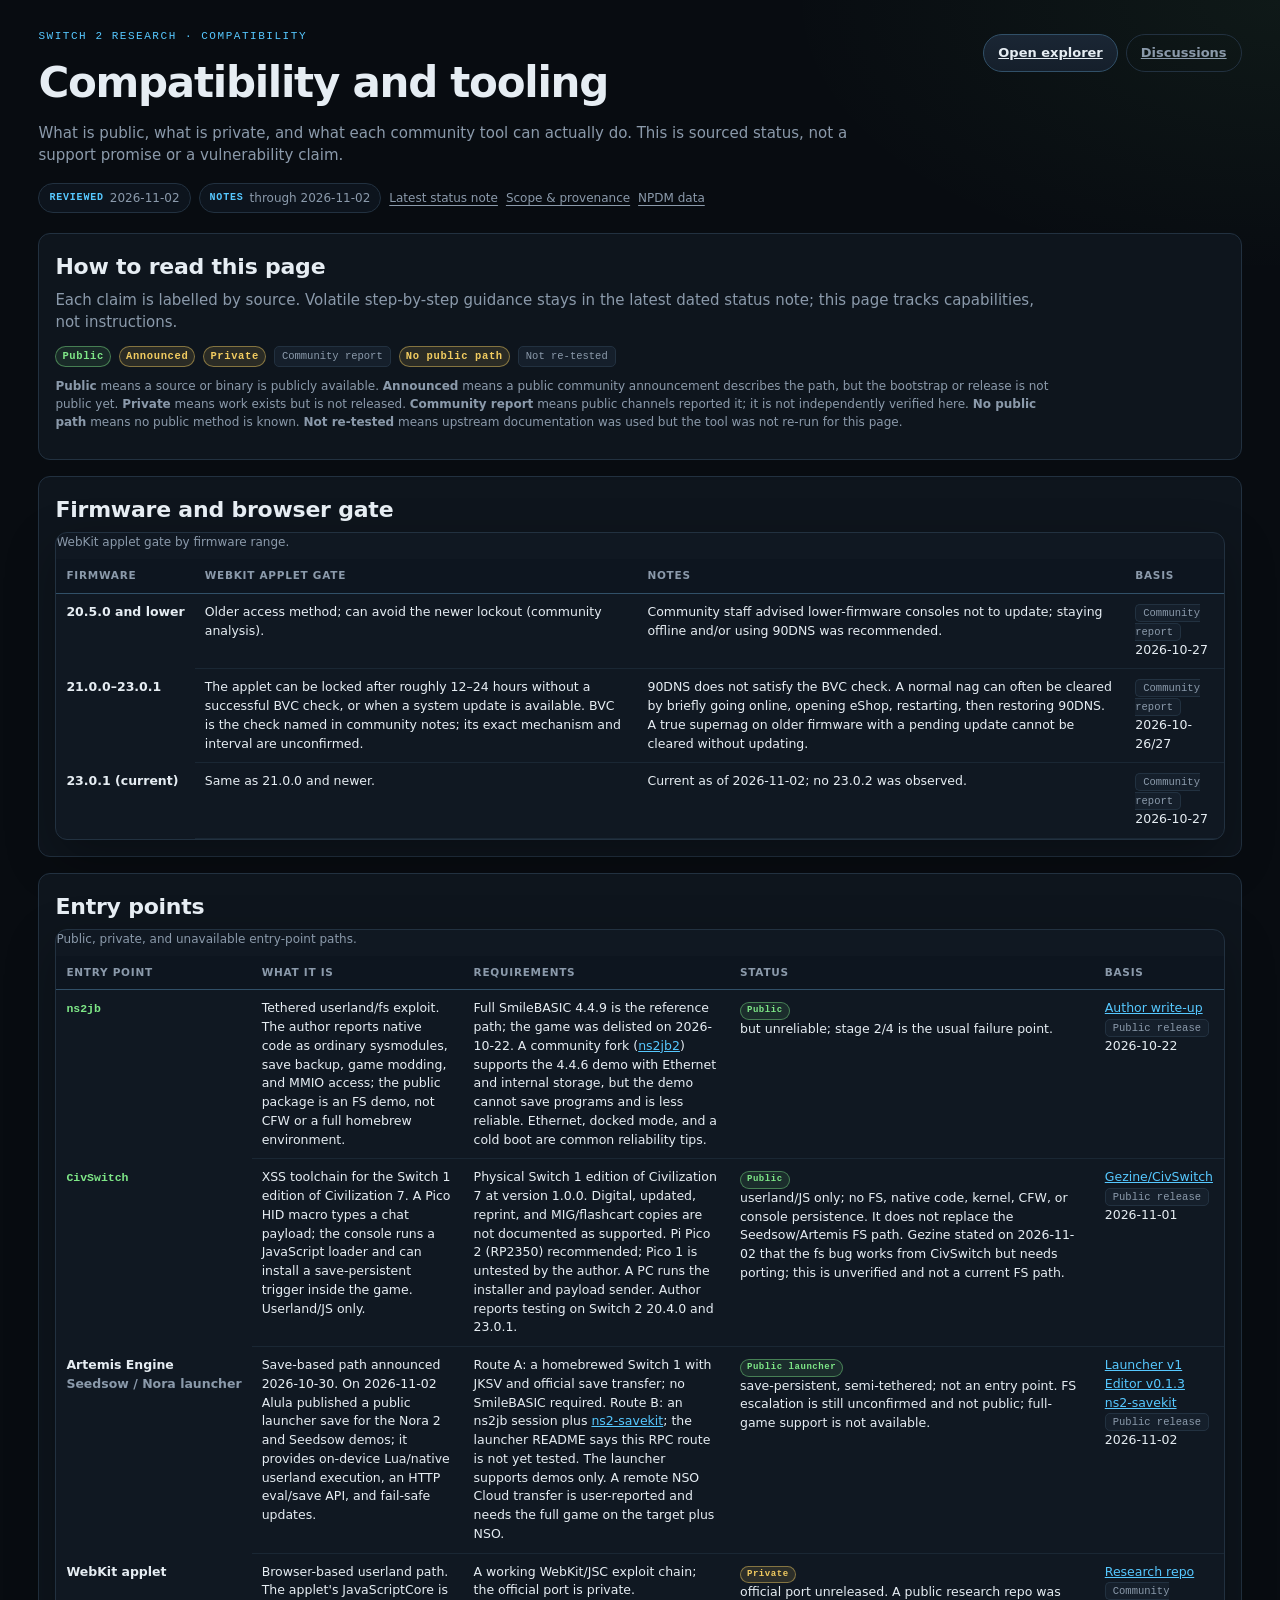
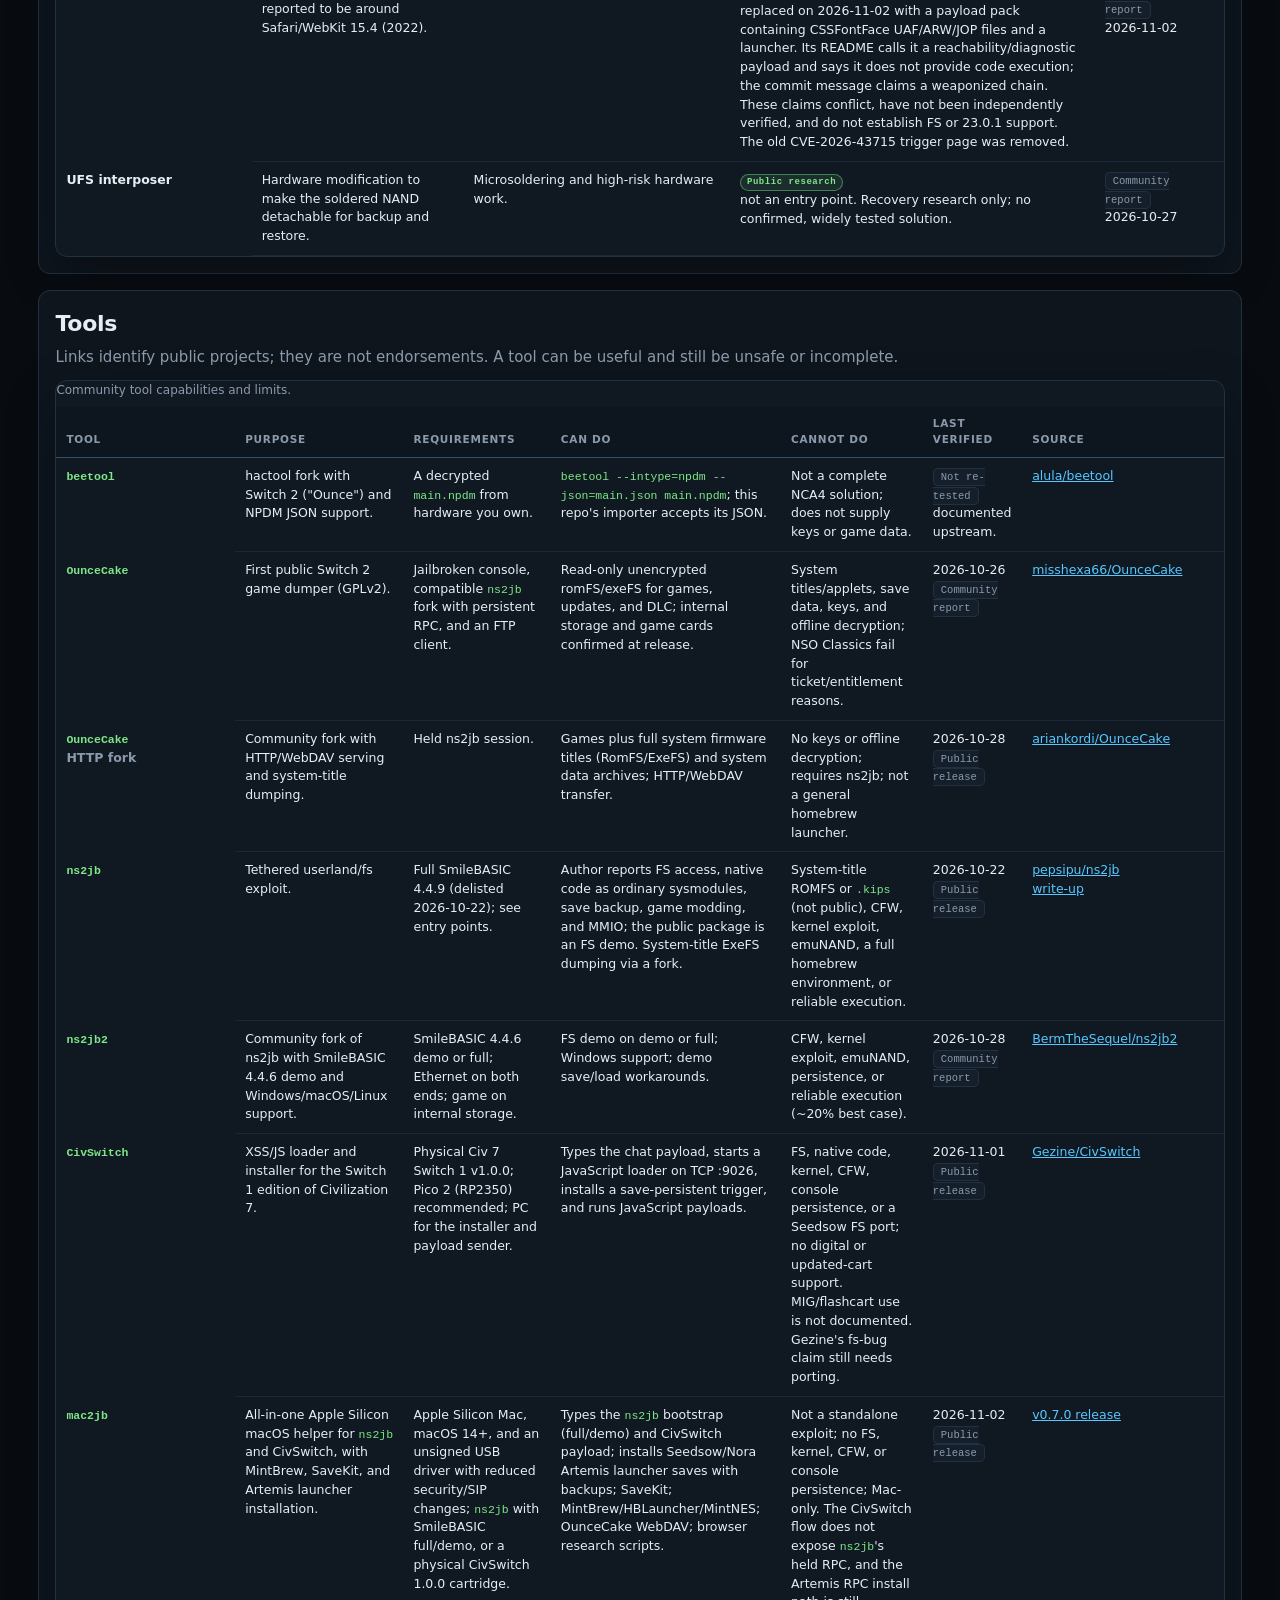
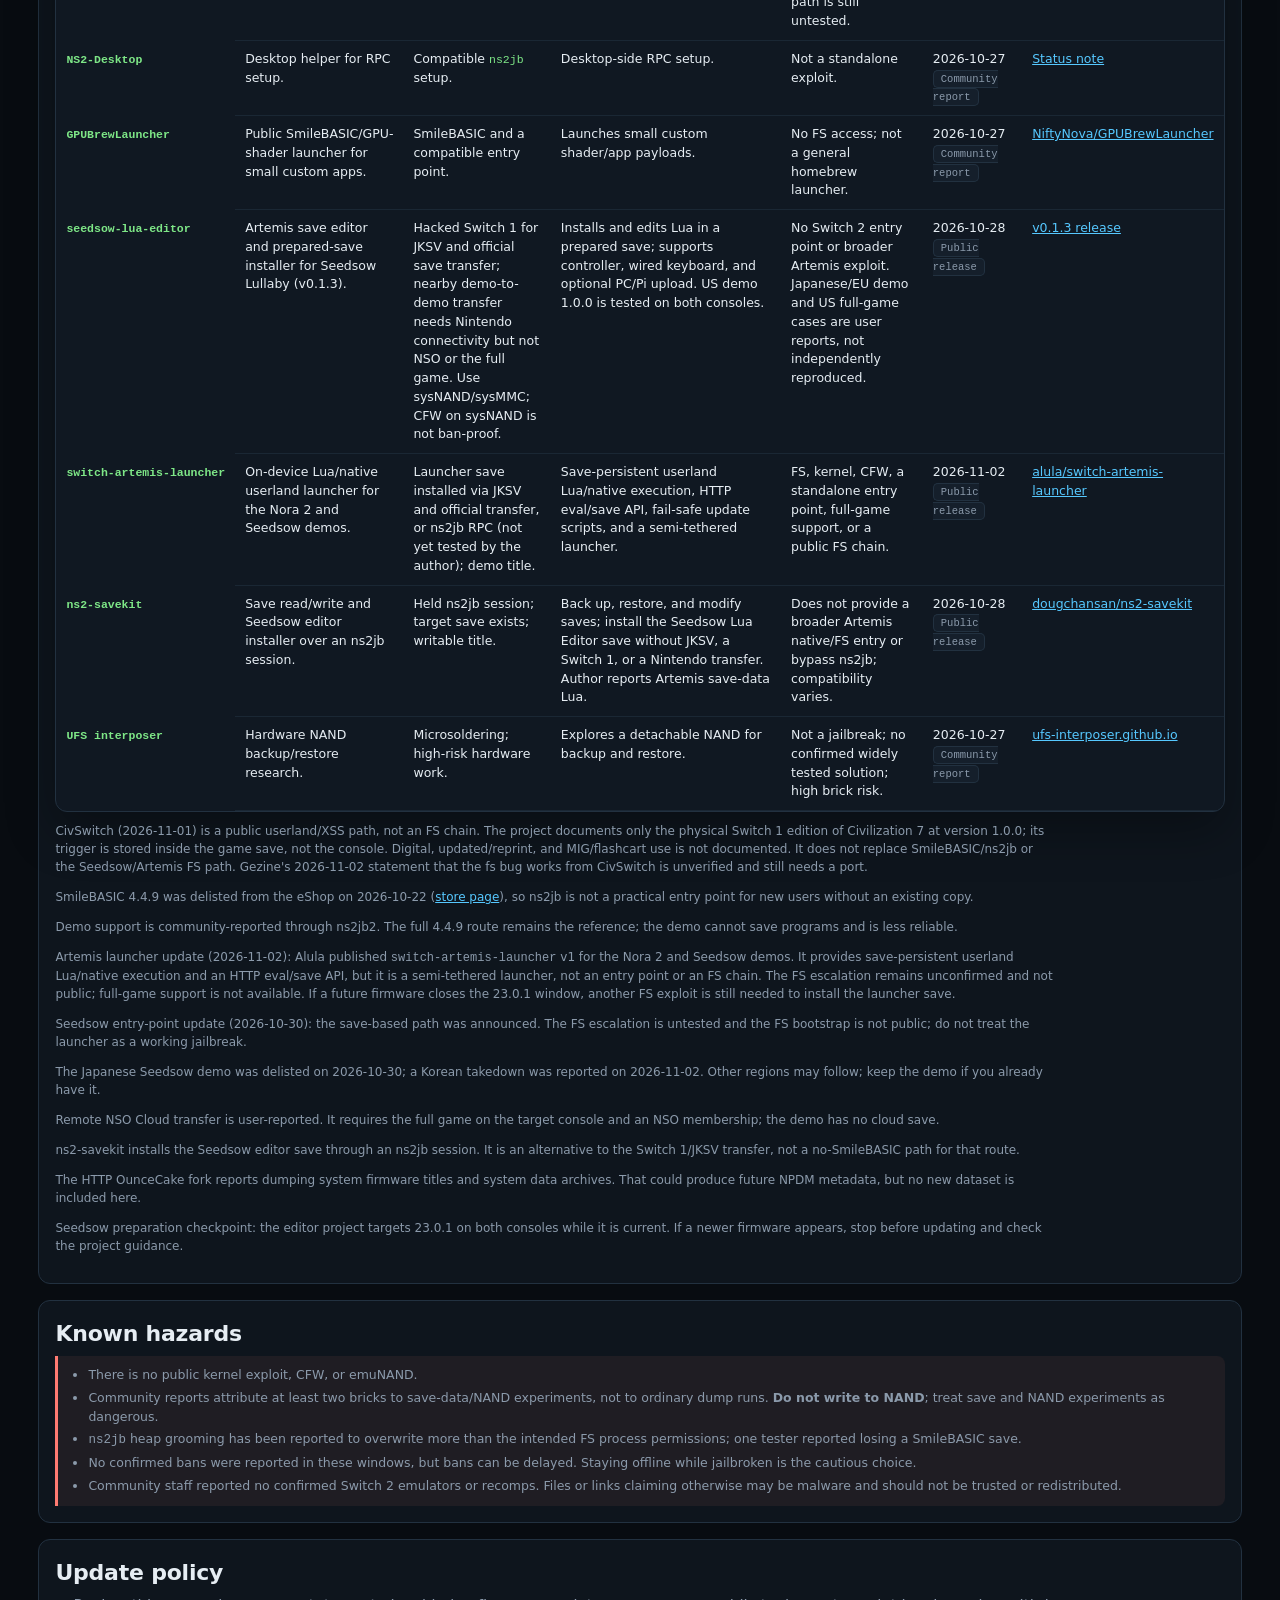
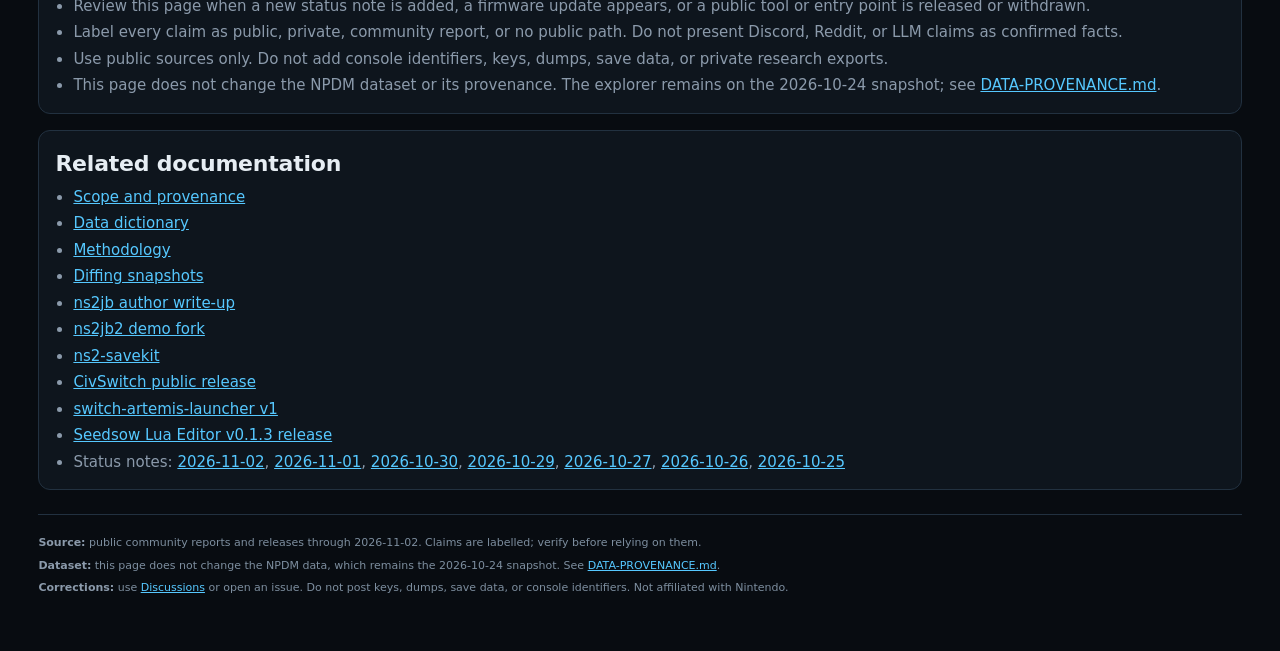
==== site/compatibility.html @ 60139b98 "Update mac2jb compatibility to v0.7.0" ====
<!doctype html>
<html lang="en">
<head>
  <meta charset="utf-8">
  <meta name="viewport" content="width=device-width, initial-scale=1">
  <meta name="color-scheme" content="dark">
  <meta name="description" content="Switch 2 firmware, entry-point, and community tool compatibility status from public sources.">
  <meta http-equiv="Content-Security-Policy" content="default-src 'self'; style-src 'self' 'unsafe-inline'; img-src 'self' data:; connect-src 'none'; object-src 'none'; base-uri 'none'; form-action 'none'">
  <title>Compatibility and tooling &mdash; NPDM Explorer</title>
  <link rel="stylesheet" href="style.css">
</head>
<body>
  <div class="app">
    <header class="header">
      <div>
        <p class="eyebrow">Switch 2 research &middot; compatibility</p>
        <h1>Compatibility and tooling</h1>
        <p class="subtitle">
          What is public, what is private, and what each community tool can
          actually do. This is sourced status, not a support promise or a
          vulnerability claim.
        </p>
      </div>
      <div class="header-actions">
        <a class="btn" href="index.html">Open explorer</a>
        <a class="btn btn-ghost" href="https://github.com/tasenjo80/switch2-npdm-explorer/discussions" target="_blank" rel="noopener">Discussions</a>
      </div>
    </header>

    <div class="dataset-meta" aria-label="Review status">
      <span class="dataset-badge"><strong>Reviewed</strong> 2026-11-02</span>
      <span class="dataset-badge"><strong>Notes</strong> through 2026-11-02</span>
      <a class="dataset-link" href="https://github.com/tasenjo80/switch2-npdm-explorer/blob/master/docs/status-2026-11-02.md" target="_blank" rel="noopener">Latest status note</a>
      <a class="dataset-link" href="https://github.com/tasenjo80/switch2-npdm-explorer/blob/master/docs/scope.md" target="_blank" rel="noopener">Scope &amp; provenance</a>
      <a class="dataset-link" href="index.html">NPDM data</a>
    </div>

    <main>
      <section class="compat-section" aria-labelledby="legend-heading">
        <h2 id="legend-heading">How to read this page</h2>
        <p>
          Each claim is labelled by source. Volatile step-by-step guidance stays
          in the latest dated status note; this page tracks capabilities, not
          instructions.
        </p>
        <div class="compat-legend">
          <span class="badge badge-builtin">Public</span>
          <span class="badge">Announced</span>
          <span class="badge">Private</span>
          <span class="chip">Community report</span>
          <span class="badge">No public path</span>
          <span class="chip">Not re-tested</span>
        </div>
        <p class="compat-note">
          <strong>Public</strong> means a source or binary is publicly available.
          <strong>Announced</strong> means a public community announcement
          describes the path, but the bootstrap or release is not public yet.
          <strong>Private</strong> means work exists but is not released.
          <strong>Community report</strong> means public channels reported it;
          it is not independently verified here.
          <strong>No public path</strong> means no public method is known.
          <strong>Not re-tested</strong> means upstream documentation was used
          but the tool was not re-run for this page.
        </p>
      </section>

      <section class="compat-section" aria-labelledby="firmware-heading">
        <h2 id="firmware-heading">Firmware and browser gate</h2>
        <div class="table-wrap" role="region" aria-label="Firmware and browser gate" tabindex="0">
          <table class="compat-table">
            <caption>WebKit applet gate by firmware range.</caption>
            <thead>
              <tr>
                <th scope="col">Firmware</th>
                <th scope="col">WebKit applet gate</th>
                <th scope="col">Notes</th>
                <th scope="col">Basis</th>
              </tr>
            </thead>
            <tbody>
              <tr>
                <th scope="row">20.5.0 and lower</th>
                <td>Older access method; can avoid the newer lockout (community analysis).</td>
                <td>Community staff advised lower-firmware consoles not to update; staying offline and/or using 90DNS was recommended.</td>
                <td><span class="chip">Community report</span><br>2026-10-27</td>
              </tr>
              <tr>
                <th scope="row">21.0.0&ndash;23.0.1</th>
                <td>The applet can be locked after roughly 12&ndash;24 hours without a successful BVC check, or when a system update is available. BVC is the check named in community notes; its exact mechanism and interval are unconfirmed.</td>
                <td>90DNS does not satisfy the BVC check. A normal nag can often be cleared by briefly going online, opening eShop, restarting, then restoring 90DNS. A true supernag on older firmware with a pending update cannot be cleared without updating.</td>
                <td><span class="chip">Community report</span><br>2026-10-26/27</td>
              </tr>
              <tr>
                <th scope="row">23.0.1 (current)</th>
                <td>Same as 21.0.0 and newer.</td>
                <td>Current as of 2026-11-02; no 23.0.2 was observed.</td>
                <td><span class="chip">Community report</span><br>2026-10-27</td>
              </tr>
            </tbody>
          </table>
        </div>
      </section>

      <section class="compat-section" aria-labelledby="entry-points-heading">
        <h2 id="entry-points-heading">Entry points</h2>
        <div class="table-wrap" role="region" aria-label="Entry points" tabindex="0">
          <table class="compat-table">
            <caption>Public, private, and unavailable entry-point paths.</caption>
            <thead>
              <tr>
                <th scope="col">Entry point</th>
                <th scope="col">What it is</th>
                <th scope="col">Requirements</th>
                <th scope="col">Status</th>
                <th scope="col">Basis</th>
              </tr>
            </thead>
            <tbody>
              <tr>
                <th scope="row"><code>ns2jb</code></th>
                <td>Tethered userland/fs exploit. The author reports native code as ordinary sysmodules, save backup, game modding, and MMIO access; the public package is an FS demo, not CFW or a full homebrew environment.</td>
                <td>Full SmileBASIC 4.4.9 is the reference path; the game was delisted on 2026-10-22. A community fork (<a href="https://gitlab.com/BermTheSequel/ns2jb2" target="_blank" rel="noopener">ns2jb2</a>) supports the 4.4.6 demo with Ethernet and internal storage, but the demo cannot save programs and is less reliable. Ethernet, docked mode, and a cold boot are common reliability tips.</td>
                <td><span class="badge badge-builtin">Public</span><br>but unreliable; stage 2/4 is the usual failure point.</td>
                <td><a href="https://pepsipu.com/blog/2026-10-switch2-jailbreak-ns2jb/" target="_blank" rel="noopener">Author write-up</a><br><span class="chip">Public release</span><br>2026-10-22</td>
              </tr>
              <tr>
                <th scope="row"><code>CivSwitch</code></th>
                <td>XSS toolchain for the Switch 1 edition of Civilization 7. A Pico HID macro types a chat payload; the console runs a JavaScript loader and can install a save-persistent trigger inside the game. Userland/JS only.</td>
                <td>Physical Switch 1 edition of Civilization 7 at version 1.0.0. Digital, updated, reprint, and MIG/flashcart copies are not documented as supported. Pi Pico 2 (RP2350) recommended; Pico 1 is untested by the author. A PC runs the installer and payload sender. Author reports testing on Switch 2 20.4.0 and 23.0.1.</td>
                <td><span class="badge badge-builtin">Public</span><br>userland/JS only; no FS, native code, kernel, CFW, or console persistence. It does not replace the Seedsow/Artemis FS path. Gezine stated on 2026-11-02 that the fs bug works from CivSwitch but needs porting; this is unverified and not a current FS path.</td>
                <td><a href="https://github.com/Gezine/CivSwitch" target="_blank" rel="noopener">Gezine/CivSwitch</a><br><span class="chip">Public release</span><br>2026-11-01</td>
              </tr>
              <tr>
                <th scope="row">Artemis Engine<br><span class="muted">Seedsow / Nora launcher</span></th>
                <td>Save-based path announced 2026-10-30. On 2026-11-02 Alula published a public launcher save for the Nora 2 and Seedsow demos; it provides on-device Lua/native userland execution, an HTTP eval/save API, and fail-safe updates.</td>
                <td>Route A: a homebrewed Switch 1 with JKSV and official save transfer; no SmileBASIC required. Route B: an ns2jb session plus <a href="https://github.com/dougchansan/ns2-savekit" target="_blank" rel="noopener">ns2-savekit</a>; the launcher README says this RPC route is not yet tested. The launcher supports demos only. A remote NSO Cloud transfer is user-reported and needs the full game on the target plus NSO.</td>
                <td><span class="badge badge-builtin">Public launcher</span><br>save-persistent, semi-tethered; not an entry point. FS escalation is still unconfirmed and not public; full-game support is not available.</td>
                <td><a href="https://github.com/alula/switch-artemis-launcher/releases/tag/v1" target="_blank" rel="noopener">Launcher v1</a><br><a href="https://github.com/DialingSpoon527/seedsow-lua-editor/releases/tag/v0.1.3" target="_blank" rel="noopener">Editor v0.1.3</a><br><a href="https://github.com/dougchansan/ns2-savekit" target="_blank" rel="noopener">ns2-savekit</a><br><span class="chip">Public release</span><br>2026-11-02</td>
              </tr>
              <tr>
                <th scope="row">WebKit applet</th>
                <td>Browser-based userland path. The applet's JavaScriptCore is reported to be around Safari/WebKit 15.4 (2022).</td>
                <td>A working WebKit/JSC exploit chain; the official port is private.</td>
                <td><span class="badge">Private</span><br>official port unreleased.
                  A public research repo was replaced on 2026-11-02 with a
                  payload pack containing CSSFontFace UAF/ARW/JOP files and a
                  launcher. Its README calls it a reachability/diagnostic
                  payload and says it does not provide code execution; the
                  commit message claims a weaponized chain. These claims
                  conflict, have not been independently verified, and do not
                  establish FS or 23.0.1 support. The old CVE-2026-43715
                  trigger page was removed.</td>
                <td><a href="https://github.com/Jmesmykil/switch2-captive-portal-research" target="_blank" rel="noopener">Research repo</a><br><span class="chip">Community report</span><br>2026-11-02</td>
              </tr>
              <tr>
                <th scope="row">UFS interposer</th>
                <td>Hardware modification to make the soldered NAND detachable for backup and restore.</td>
                <td>Microsoldering and high-risk hardware work.</td>
                <td><span class="badge badge-builtin">Public research</span><br>not an entry point. Recovery research only; no confirmed, widely tested solution.</td>
                <td><span class="chip">Community report</span><br>2026-10-27</td>
              </tr>
            </tbody>
          </table>
        </div>
      </section>

      <section class="compat-section" aria-labelledby="tools-heading">
        <h2 id="tools-heading">Tools</h2>
        <p>
          Links identify public projects; they are not endorsements. A tool can
          be useful and still be unsafe or incomplete.
        </p>
        <div class="table-wrap" role="region" aria-label="Community tools" tabindex="0">
          <table class="compat-table">
            <caption>Community tool capabilities and limits.</caption>
            <thead>
              <tr>
                <th scope="col">Tool</th>
                <th scope="col">Purpose</th>
                <th scope="col">Requirements</th>
                <th scope="col">Can do</th>
                <th scope="col">Cannot do</th>
                <th scope="col">Last verified</th>
                <th scope="col">Source</th>
              </tr>
            </thead>
            <tbody>
              <tr>
                <th scope="row"><code>beetool</code></th>
                <td>hactool fork with Switch 2 ("Ounce") and NPDM JSON support.</td>
                <td>A decrypted <code>main.npdm</code> from hardware you own.</td>
                <td><code>beetool --intype=npdm --json=main.json main.npdm</code>; this repo's importer accepts its JSON.</td>
                <td>Not a complete NCA4 solution; does not supply keys or game data.</td>
                <td><span class="chip">Not re-tested</span><br>documented upstream.</td>
                <td><a href="https://github.com/alula/beetool" target="_blank" rel="noopener">alula/beetool</a></td>
              </tr>
              <tr>
                <th scope="row"><code>OunceCake</code></th>
                <td>First public Switch 2 game dumper (GPLv2).</td>
                <td>Jailbroken console, compatible <code>ns2jb</code> fork with persistent RPC, and an FTP client.</td>
                <td>Read-only unencrypted romFS/exeFS for games, updates, and DLC; internal storage and game cards confirmed at release.</td>
                <td>System titles/applets, save data, keys, and offline decryption; NSO Classics fail for ticket/entitlement reasons.</td>
                <td>2026-10-26<br><span class="chip">Community report</span></td>
                <td><a href="https://github.com/misshexa66/OunceCake" target="_blank" rel="noopener">misshexa66/OunceCake</a></td>
              </tr>
              <tr>
                <th scope="row"><code>OunceCake</code><br><span class="muted">HTTP fork</span></th>
                <td>Community fork with HTTP/WebDAV serving and system-title dumping.</td>
                <td>Held ns2jb session.</td>
                <td>Games plus full system firmware titles (RomFS/ExeFS) and system data archives; HTTP/WebDAV transfer.</td>
                <td>No keys or offline decryption; requires ns2jb; not a general homebrew launcher.</td>
                <td>2026-10-28<br><span class="chip">Public release</span></td>
                <td><a href="https://github.com/ariankordi/OunceCake" target="_blank" rel="noopener">ariankordi/OunceCake</a></td>
              </tr>
              <tr>
                <th scope="row"><code>ns2jb</code></th>
                <td>Tethered userland/fs exploit.</td>
                <td>Full SmileBASIC 4.4.9 (delisted 2026-10-22); see entry points.</td>
                <td>Author reports FS access, native code as ordinary sysmodules, save backup, game modding, and MMIO; the public package is an FS demo. System-title ExeFS dumping via a fork.</td>
                <td>System-title ROMFS or <code>.kips</code> (not public), CFW, kernel exploit, emuNAND, a full homebrew environment, or reliable execution.</td>
                <td>2026-10-22<br><span class="chip">Public release</span></td>
                <td><a href="https://gitlab.com/pepsipu/ns2jb" target="_blank" rel="noopener">pepsipu/ns2jb</a><br><a href="https://pepsipu.com/blog/2026-10-switch2-jailbreak-ns2jb/" target="_blank" rel="noopener">write-up</a></td>
              </tr>
              <tr>
                <th scope="row"><code>ns2jb2</code></th>
                <td>Community fork of ns2jb with SmileBASIC 4.4.6 demo and Windows/macOS/Linux support.</td>
                <td>SmileBASIC 4.4.6 demo or full; Ethernet on both ends; game on internal storage.</td>
                <td>FS demo on demo or full; Windows support; demo save/load workarounds.</td>
                <td>CFW, kernel exploit, emuNAND, persistence, or reliable execution (~20% best case).</td>
                <td>2026-10-28<br><span class="chip">Community report</span></td>
                <td><a href="https://gitlab.com/BermTheSequel/ns2jb2" target="_blank" rel="noopener">BermTheSequel/ns2jb2</a></td>
              </tr>
              <tr>
                <th scope="row"><code>CivSwitch</code></th>
                <td>XSS/JS loader and installer for the Switch 1 edition of Civilization 7.</td>
                <td>Physical Civ 7 Switch 1 v1.0.0; Pico 2 (RP2350) recommended; PC for the installer and payload sender.</td>
                <td>Types the chat payload, starts a JavaScript loader on TCP :9026, installs a save-persistent trigger, and runs JavaScript payloads.</td>
                <td>FS, native code, kernel, CFW, console persistence, or a Seedsow FS port; no digital or updated-cart support. MIG/flashcart use is not documented. Gezine's fs-bug claim still needs porting.</td>
                <td>2026-11-01<br><span class="chip">Public release</span></td>
                <td><a href="https://github.com/Gezine/CivSwitch" target="_blank" rel="noopener">Gezine/CivSwitch</a></td>
              </tr>
              <tr>
                <th scope="row"><code>mac2jb</code></th>
                <td>All-in-one Apple Silicon macOS helper for <code>ns2jb</code> and CivSwitch, with MintBrew, SaveKit, and Artemis launcher installation.</td>
                <td>Apple Silicon Mac, macOS 14+, and an unsigned USB driver with reduced security/SIP changes; <code>ns2jb</code> with SmileBASIC full/demo, or a physical CivSwitch 1.0.0 cartridge.</td>
                <td>Types the <code>ns2jb</code> bootstrap (full/demo) and CivSwitch payload; installs Seedsow/Nora Artemis launcher saves with backups; SaveKit; MintBrew/HBLauncher/MintNES; OunceCake WebDAV; browser research scripts.</td>
                <td>Not a standalone exploit; no FS, kernel, CFW, or console persistence; Mac-only. The CivSwitch flow does not expose <code>ns2jb</code>'s held RPC, and the Artemis RPC install path is still untested.</td>
                <td>2026-11-02<br><span class="chip">Public release</span></td>
                <td><a href="https://github.com/cpypwn/mac2jb/releases/tag/v0.7.0" target="_blank" rel="noopener">v0.7.0 release</a></td>
              </tr>
              <tr>
                <th scope="row"><code>NS2-Desktop</code></th>
                <td>Desktop helper for RPC setup.</td>
                <td>Compatible <code>ns2jb</code> setup.</td>
                <td>Desktop-side RPC setup.</td>
                <td>Not a standalone exploit.</td>
                <td>2026-10-27<br><span class="chip">Community report</span></td>
                <td><a href="https://github.com/tasenjo80/switch2-npdm-explorer/blob/master/docs/status-2026-10-27.md" target="_blank" rel="noopener">Status note</a></td>
              </tr>
              <tr>
                <th scope="row"><code>GPUBrewLauncher</code></th>
                <td>Public SmileBASIC/GPU-shader launcher for small custom apps.</td>
                <td>SmileBASIC and a compatible entry point.</td>
                <td>Launches small custom shader/app payloads.</td>
                <td>No FS access; not a general homebrew launcher.</td>
                <td>2026-10-27<br><span class="chip">Community report</span></td>
                <td><a href="https://github.com/NiftyNova/GPUBrewLauncher" target="_blank" rel="noopener">NiftyNova/GPUBrewLauncher</a></td>
              </tr>
              <tr>
                <th scope="row"><code>seedsow-lua-editor</code></th>
                <td>Artemis save editor and prepared-save installer for Seedsow Lullaby (v0.1.3).</td>
                <td>Hacked Switch 1 for JKSV and official save transfer; nearby demo-to-demo transfer needs Nintendo connectivity but not NSO or the full game. Use sysNAND/sysMMC; CFW on sysNAND is not ban-proof.</td>
                <td>Installs and edits Lua in a prepared save; supports controller, wired keyboard, and optional PC/Pi upload. US demo 1.0.0 is tested on both consoles.</td>
                <td>No Switch 2 entry point or broader Artemis exploit. Japanese/EU demo and US full-game cases are user reports, not independently reproduced.</td>
                <td>2026-10-28<br><span class="chip">Public release</span></td>
                <td><a href="https://github.com/DialingSpoon527/seedsow-lua-editor/releases/tag/v0.1.3" target="_blank" rel="noopener">v0.1.3 release</a></td>
              </tr>
              <tr>
                <th scope="row"><code>switch-artemis-launcher</code></th>
                <td>On-device Lua/native userland launcher for the Nora 2 and Seedsow demos.</td>
                <td>Launcher save installed via JKSV and official transfer, or ns2jb RPC (not yet tested by the author); demo title.</td>
                <td>Save-persistent userland Lua/native execution, HTTP eval/save API, fail-safe update scripts, and a semi-tethered launcher.</td>
                <td>FS, kernel, CFW, a standalone entry point, full-game support, or a public FS chain.</td>
                <td>2026-11-02<br><span class="chip">Public release</span></td>
                <td><a href="https://github.com/alula/switch-artemis-launcher" target="_blank" rel="noopener">alula/switch-artemis-launcher</a></td>
              </tr>
              <tr>
                <th scope="row"><code>ns2-savekit</code></th>
                <td>Save read/write and Seedsow editor installer over an ns2jb session.</td>
                <td>Held ns2jb session; target save exists; writable title.</td>
                <td>Back up, restore, and modify saves; install the Seedsow Lua Editor save without JKSV, a Switch 1, or a Nintendo transfer. Author reports Artemis save-data Lua.</td>
                <td>Does not provide a broader Artemis native/FS entry or bypass ns2jb; compatibility varies.</td>
                <td>2026-10-28<br><span class="chip">Public release</span></td>
                <td><a href="https://github.com/dougchansan/ns2-savekit" target="_blank" rel="noopener">dougchansan/ns2-savekit</a></td>
              </tr>
              <tr>
                <th scope="row"><code>UFS interposer</code></th>
                <td>Hardware NAND backup/restore research.</td>
                <td>Microsoldering; high-risk hardware work.</td>
                <td>Explores a detachable NAND for backup and restore.</td>
                <td>Not a jailbreak; no confirmed widely tested solution; high brick risk.</td>
                <td>2026-10-27<br><span class="chip">Community report</span></td>
                <td><a href="https://ufs-interposer.github.io/" target="_blank" rel="noopener">ufs-interposer.github.io</a></td>
              </tr>
            </tbody>
          </table>
        </div>
        <p class="compat-note">
          CivSwitch (2026-11-01) is a public userland/XSS path, not an FS
          chain. The project documents only the physical Switch 1 edition of
          Civilization 7 at version 1.0.0; its trigger is stored inside the
          game save, not the console. Digital, updated/reprint, and
          MIG/flashcart use is not documented. It does not replace
          SmileBASIC/ns2jb or the Seedsow/Artemis FS path. Gezine's
          2026-11-02 statement that the fs bug works from CivSwitch is
          unverified and still needs a port.
        </p>
        <p class="compat-note">
          SmileBASIC 4.4.9 was delisted from the eShop on 2026-10-22
          (<a href="https://www.nintendo.com/us/store/products/smilebasic-4-switch/" target="_blank" rel="noopener">store page</a>),
          so ns2jb is not a practical entry point for new users without an
          existing copy.
        </p>
        <p class="compat-note">
          Demo support is community-reported through ns2jb2. The full 4.4.9
          route remains the reference; the demo cannot save programs and is
          less reliable.
        </p>
        <p class="compat-note">
          Artemis launcher update (2026-11-02): Alula published
          <code>switch-artemis-launcher</code> v1 for the Nora 2 and Seedsow
          demos. It provides save-persistent userland Lua/native execution and
          an HTTP eval/save API, but it is a semi-tethered launcher, not an
          entry point or an FS chain. The FS escalation remains unconfirmed and
          not public; full-game support is not available. If a future firmware
          closes the 23.0.1 window, another FS exploit is still needed to
          install the launcher save.
        </p>
        <p class="compat-note">
          Seedsow entry-point update (2026-10-30): the save-based path was
          announced. The FS escalation is untested and the FS bootstrap is not
          public; do not treat the launcher as a working jailbreak.
        </p>
        <p class="compat-note">
          The Japanese Seedsow demo was delisted on 2026-10-30; a Korean
          takedown was reported on 2026-11-02. Other regions may follow; keep
          the demo if you already have it.
        </p>
        <p class="compat-note">
          Remote NSO Cloud transfer is user-reported. It requires the full game
          on the target console and an NSO membership; the demo has no cloud
          save.
        </p>
        <p class="compat-note">
          ns2-savekit installs the Seedsow editor save through an ns2jb session.
          It is an alternative to the Switch 1/JKSV transfer, not a no-SmileBASIC
          path for that route.
        </p>
        <p class="compat-note">
          The HTTP OunceCake fork reports dumping system firmware titles and
          system data archives. That could produce future NPDM metadata, but no
          new dataset is included here.
        </p>
        <p class="compat-note">
          Seedsow preparation checkpoint: the editor project targets 23.0.1 on
          both consoles while it is current. If a newer firmware appears, stop
          before updating and check the project guidance.
        </p>
      </section>

      <section class="compat-section" aria-labelledby="hazards-heading">
        <h2 id="hazards-heading">Known hazards</h2>
        <div class="compat-warning">
          <ul>
            <li>There is no public kernel exploit, CFW, or emuNAND.</li>
            <li>Community reports attribute at least two bricks to save-data/NAND experiments, not to ordinary dump runs. <strong>Do not write to NAND</strong>; treat save and NAND experiments as dangerous.</li>
            <li><code>ns2jb</code> heap grooming has been reported to overwrite more than the intended FS process permissions; one tester reported losing a SmileBASIC save.</li>
            <li>No confirmed bans were reported in these windows, but bans can be delayed. Staying offline while jailbroken is the cautious choice.</li>
            <li>Community staff reported no confirmed Switch 2 emulators or recomps. Files or links claiming otherwise may be malware and should not be trusted or redistributed.</li>
          </ul>
        </div>
      </section>

      <section class="compat-section" aria-labelledby="policy-heading">
        <h2 id="policy-heading">Update policy</h2>
        <ul class="compat-links">
          <li>Review this page when a new status note is added, a firmware update appears, or a public tool or entry point is released or withdrawn.</li>
          <li>Label every claim as public, private, community report, or no public path. Do not present Discord, Reddit, or LLM claims as confirmed facts.</li>
          <li>Use public sources only. Do not add console identifiers, keys, dumps, save data, or private research exports.</li>
          <li>This page does not change the NPDM dataset or its provenance. The explorer remains on the 2026-10-24 snapshot; see <a href="https://github.com/tasenjo80/switch2-npdm-explorer/blob/master/DATA-PROVENANCE.md" target="_blank" rel="noopener">DATA-PROVENANCE.md</a>.</li>
        </ul>
      </section>

      <section class="compat-section" aria-labelledby="related-heading">
        <h2 id="related-heading">Related documentation</h2>
        <ul class="compat-links">
          <li><a href="https://github.com/tasenjo80/switch2-npdm-explorer/blob/master/docs/scope.md" target="_blank" rel="noopener">Scope and provenance</a></li>
          <li><a href="dictionary.html">Data dictionary</a></li>
          <li><a href="https://github.com/tasenjo80/switch2-npdm-explorer/blob/master/docs/methodology.md" target="_blank" rel="noopener">Methodology</a></li>
          <li><a href="https://github.com/tasenjo80/switch2-npdm-explorer/blob/master/docs/diff.md" target="_blank" rel="noopener">Diffing snapshots</a></li>
          <li><a href="https://pepsipu.com/blog/2026-10-switch2-jailbreak-ns2jb/" target="_blank" rel="noopener">ns2jb author write-up</a></li>
          <li><a href="https://gitlab.com/BermTheSequel/ns2jb2" target="_blank" rel="noopener">ns2jb2 demo fork</a></li>
          <li><a href="https://github.com/dougchansan/ns2-savekit" target="_blank" rel="noopener">ns2-savekit</a></li>
          <li><a href="https://github.com/Gezine/CivSwitch" target="_blank" rel="noopener">CivSwitch public release</a></li>
          <li><a href="https://github.com/alula/switch-artemis-launcher/releases/tag/v1" target="_blank" rel="noopener">switch-artemis-launcher v1</a></li>
          <li><a href="https://github.com/DialingSpoon527/seedsow-lua-editor/releases/tag/v0.1.3" target="_blank" rel="noopener">Seedsow Lua Editor v0.1.3 release</a></li>
          <li>Status notes: <a href="https://github.com/tasenjo80/switch2-npdm-explorer/blob/master/docs/status-2026-11-02.md" target="_blank" rel="noopener">2026-11-02</a>, <a href="https://github.com/tasenjo80/switch2-npdm-explorer/blob/master/docs/status-2026-11-01.md" target="_blank" rel="noopener">2026-11-01</a>, <a href="https://github.com/tasenjo80/switch2-npdm-explorer/blob/master/docs/status-2026-10-30.md" target="_blank" rel="noopener">2026-10-30</a>, <a href="https://github.com/tasenjo80/switch2-npdm-explorer/blob/master/docs/status-2026-10-29.md" target="_blank" rel="noopener">2026-10-29</a>, <a href="https://github.com/tasenjo80/switch2-npdm-explorer/blob/master/docs/status-2026-10-27.md" target="_blank" rel="noopener">2026-10-27</a>, <a href="https://github.com/tasenjo80/switch2-npdm-explorer/blob/master/docs/status-2026-10-26.md" target="_blank" rel="noopener">2026-10-26</a>, <a href="https://github.com/tasenjo80/switch2-npdm-explorer/blob/master/docs/status-2026-10-25.md" target="_blank" rel="noopener">2026-10-25</a></li>
        </ul>
      </section>
    </main>

    <footer class="footer">
      <p><strong>Source:</strong> public community reports and releases through 2026-11-02. Claims are labelled; verify before relying on them.</p>
      <p><strong>Dataset:</strong> this page does not change the NPDM data, which remains the 2026-10-24 snapshot. See <a href="https://github.com/tasenjo80/switch2-npdm-explorer/blob/master/DATA-PROVENANCE.md" target="_blank" rel="noopener">DATA-PROVENANCE.md</a>.</p>
      <p><strong>Corrections:</strong> use <a href="https://github.com/tasenjo80/switch2-npdm-explorer/discussions" target="_blank" rel="noopener">Discussions</a> or open an issue. Do not post keys, dumps, save data, or console identifiers. Not affiliated with Nintendo.</p>
    </footer>
  </div>
</body>
</html>
---- site/style.css ----
:root {
  --bg: #080c11;
  --bg-soft: #0d131b;
  --panel: #101822;
  --panel-2: #151f2b;
  --panel-3: #1a2634;
  --border: #223140;
  --border-strong: #315068;
  --text: #e6edf3;
  --muted: #8b9aab;
  --faint: #7d8e9f;
  --accent: #56c8ff;
  --accent-2: #7ee787;
  --accent-3: #f2cc60;
  --danger: #ff7b72;
  --purple: #bc8cff;
  --radius: 12px;
  --radius-sm: 8px;
  --shadow: 0 18px 50px rgba(0, 0, 0, 0.32);
  --mono: "SFMono-Regular", "Cascadia Code", "JetBrains Mono", Consolas, "Liberation Mono", monospace;
  --sans: system-ui, -apple-system, "Segoe UI", Roboto, "Helvetica Neue", Arial, sans-serif;
}

* {
  box-sizing: border-box;
}

[hidden] {
  display: none !important;
}

html {
  color-scheme: dark;
  scroll-behavior: smooth;
}

body {
  margin: 0;
  min-height: 100vh;
  background:
    radial-gradient(1100px 600px at 10% -10%, rgba(86, 200, 255, 0.08), transparent 60%),
    radial-gradient(900px 500px at 100% 0%, rgba(126, 231, 135, 0.06), transparent 55%),
    var(--bg);
  color: var(--text);
  font-family: var(--sans);
  font-size: 15px;
  line-height: 1.5;
}

button,
input,
select {
  font: inherit;
  color: inherit;
}

button {
  cursor: pointer;
}

a {
  color: var(--accent);
}

.sr-only {
  position: absolute;
  width: 1px;
  height: 1px;
  padding: 0;
  margin: -1px;
  overflow: hidden;
  clip: rect(0, 0, 0, 0);
  white-space: nowrap;
  border: 0;
}

.app {
  width: min(1480px, 100%);
  margin: 0 auto;
  padding: 28px clamp(16px, 3vw, 40px) 48px;
}

.header {
  display: flex;
  align-items: flex-start;
  justify-content: space-between;
  gap: 24px;
  margin-bottom: 24px;
}

.eyebrow {
  margin: 0 0 6px;
  color: var(--accent);
  font-family: var(--mono);
  font-size: 11px;
  letter-spacing: 0.14em;
  text-transform: uppercase;
}

h1 {
  margin: 0;
  font-size: clamp(28px, 4vw, 42px);
  font-weight: 700;
  letter-spacing: -0.03em;
}

.subtitle {
  max-width: 820px;
  margin: 8px 0 0;
  color: var(--muted);
}

.header-actions {
  display: flex;
  flex-wrap: wrap;
  gap: 8px;
  padding-top: 6px;
}

.dataset-meta {
  display: flex;
  flex-wrap: wrap;
  align-items: center;
  gap: 8px;
  margin: -8px 0 20px;
}

.dataset-badge {
  display: inline-flex;
  align-items: center;
  gap: 6px;
  border: 1px solid var(--border);
  border-radius: 999px;
  background: rgba(16, 24, 34, 0.72);
  padding: 5px 10px;
  color: var(--muted);
  font-size: 12px;
}

.dataset-badge strong {
  color: var(--accent);
  font-family: var(--mono);
  font-size: 10px;
  letter-spacing: 0.08em;
  text-transform: uppercase;
}

.dataset-link {
  color: var(--muted);
  font-size: 12px;
  text-underline-offset: 3px;
}

.dataset-link:hover {
  color: var(--accent);
}

.btn {
  border: 1px solid var(--border-strong);
  border-radius: 999px;
  background: linear-gradient(180deg, var(--panel-3), var(--panel-2));
  padding: 8px 14px;
  color: var(--text);
  font-size: 13px;
  font-weight: 600;
  transition: border-color 120ms ease, background 120ms ease, transform 120ms ease;
}

.btn:hover {
  border-color: var(--accent);
  background: var(--panel-3);
}

.btn:active {
  transform: translateY(1px);
}

.btn-ghost {
  background: transparent;
  border-color: var(--border);
  color: var(--muted);
}

.btn-ghost:hover {
  color: var(--text);
}

.icon-btn {
  display: inline-flex;
  align-items: center;
  justify-content: center;
  width: 30px;
  height: 30px;
  border: 1px solid transparent;
  border-radius: 999px;
  background: transparent;
  color: var(--muted);
  font-size: 20px;
  line-height: 1;
}

.icon-btn:hover {
  border-color: var(--border);
  background: var(--panel-3);
  color: var(--text);
}

.view-tabs {
  display: inline-flex;
  gap: 4px;
  margin: 0 0 16px;
  border: 1px solid var(--border);
  border-radius: 999px;
  background: var(--panel);
  padding: 4px;
}

.view-tab {
  border: 1px solid transparent;
  border-radius: 999px;
  background: transparent;
  padding: 7px 18px;
  color: var(--muted);
  font-size: 13px;
  font-weight: 700;
}

.view-tab:hover {
  color: var(--text);
}

.view-tab.active {
  border-color: var(--border-strong);
  background: var(--panel-3);
  color: var(--accent);
}

.view-tab:focus-visible,
.btn:focus-visible,
.icon-btn:focus-visible,
.chip:focus-visible,
summary:focus-visible,
.table-wrap:focus-visible {
  outline: 2px solid var(--accent);
  outline-offset: 2px;
}

.summary {
  display: grid;
  grid-template-columns: repeat(6, minmax(0, 1fr));
  gap: 10px;
  margin-bottom: 16px;
}

.summary.compact {
  grid-template-columns: repeat(4, minmax(0, 1fr));
}

.card {
  min-width: 0;
  border: 1px solid var(--border);
  border-radius: var(--radius);
  background:
    linear-gradient(180deg, rgba(255, 255, 255, 0.025), transparent 55%),
    var(--panel);
  padding: 14px 16px;
}

.card-value {
  font-family: var(--mono);
  font-size: clamp(20px, 2.3vw, 30px);
  font-weight: 700;
  letter-spacing: -0.04em;
  color: var(--accent);
}

.card:nth-child(2) .card-value { color: var(--accent-3); }
.card:nth-child(3) .card-value { color: var(--purple); }
.card:nth-child(4) .card-value { color: var(--accent-2); }
.card:nth-child(5) .card-value { color: var(--text); }
.card:nth-child(6) .card-value { color: var(--danger); }

.card-label {
  margin-top: 2px;
  font-size: 12px;
  font-weight: 700;
  letter-spacing: 0.04em;
  text-transform: uppercase;
}

.card-hint {
  margin-top: 3px;
  color: var(--faint);
  font-size: 11px;
  line-height: 1.35;
}

.controls {
  border: 1px solid var(--border);
  border-radius: var(--radius);
  background: rgba(16, 24, 34, 0.76);
  padding: 12px;
  margin-bottom: 16px;
  backdrop-filter: blur(8px);
}

.search-wrap {
  position: relative;
}

#search,
#service-search,
#gap-search {
  width: 100%;
  border: 1px solid var(--border-strong);
  border-radius: 10px;
  background: var(--bg-soft);
  padding: 11px 42px 11px 14px;
  font-family: var(--mono);
  font-size: 13px;
  outline: none;
  transition: border-color 120ms ease, box-shadow 120ms ease;
}

#search::placeholder,
#service-search::placeholder,
#gap-search::placeholder {
  color: var(--faint);
}

#search::-webkit-search-cancel-button,
#search::-webkit-search-decoration,
#service-search::-webkit-search-cancel-button,
#service-search::-webkit-search-decoration,
#gap-search::-webkit-search-cancel-button,
#gap-search::-webkit-search-decoration {
  -webkit-appearance: none;
  appearance: none;
}

#search:focus,
#service-search:focus,
#gap-search:focus {
  border-color: var(--accent);
  box-shadow: 0 0 0 3px rgba(86, 200, 255, 0.12);
}

.search-wrap .icon-btn {
  position: absolute;
  top: 50%;
  right: 6px;
  transform: translateY(-50%);
}

.filter-row {
  display: flex;
  flex-wrap: wrap;
  align-items: center;
  gap: 8px 16px;
  margin-top: 10px;
}

.check {
  display: inline-flex;
  align-items: center;
  gap: 6px;
  color: var(--muted);
  font-size: 12px;
  white-space: nowrap;
  cursor: pointer;
}

.check input {
  accent-color: var(--accent);
}

.select-label,
.range-label {
  display: inline-flex;
  align-items: center;
  gap: 8px;
  color: var(--muted);
  font-size: 12px;
  white-space: nowrap;
}

select {
  border: 1px solid var(--border);
  border-radius: 8px;
  background: var(--bg-soft);
  padding: 6px 10px;
  color: var(--text);
  font-size: 12px;
  outline: none;
}

select:focus {
  border-color: var(--accent);
}

input[type="range"] {
  width: 120px;
  accent-color: var(--accent);
}

#min-surface-value {
  min-width: 2ch;
  color: var(--accent);
  font-family: var(--mono);
  font-size: 12px;
  text-align: right;
}

.result-meta {
  display: flex;
  flex-wrap: wrap;
  justify-content: space-between;
  gap: 8px;
  margin-top: 10px;
  color: var(--faint);
  font-family: var(--mono);
  font-size: 11px;
}

.service-meta-text {
  display: inline-flex;
  flex-wrap: wrap;
  align-items: center;
  gap: 8px 14px;
}

.export-actions {
  display: inline-flex;
  flex-wrap: wrap;
  gap: 6px;
}

.export-actions .btn {
  padding: 5px 10px;
  font-size: 11px;
}

.layout {
  display: grid;
  grid-template-columns: minmax(0, 1fr) 400px;
  gap: 16px;
  align-items: start;
}

.table-wrap {
  min-width: 0;
  max-height: min(72vh, 900px);
  overflow: auto;
  border: 1px solid var(--border);
  border-radius: var(--radius);
  background: var(--panel);
  box-shadow: var(--shadow);
}

table {
  width: 100%;
  min-width: 940px;
  border-collapse: separate;
  border-spacing: 0;
  font-size: 12.5px;
}

thead th {
  position: sticky;
  top: 0;
  z-index: 2;
  border-bottom: 1px solid var(--border-strong);
  background: #0d151f;
  padding: 0;
  text-align: left;
  white-space: nowrap;
}

thead th button {
  width: 100%;
  border: 0;
  background: transparent;
  padding: 9px 8px;
  color: var(--muted);
  font-family: var(--sans);
  font-size: 10.5px;
  font-weight: 700;
  letter-spacing: 0.07em;
  text-align: left;
  text-transform: uppercase;
}

thead th button:hover {
  color: var(--text);
}

thead th[aria-sort="ascending"] button::after {
  content: " \2191";
  color: var(--accent);
}

thead th[aria-sort="descending"] button::after {
  content: " \2193";
  color: var(--accent);
}

tbody td {
  border-bottom: 1px solid rgba(34, 49, 64, 0.6);
  padding: 8px 8px;
  vertical-align: middle;
}

tbody tr {
  transition: background 90ms ease;
  outline: none;
}

tbody tr:hover {
  background: rgba(86, 200, 255, 0.055);
}

tbody tr.selected {
  background: rgba(86, 200, 255, 0.11);
  box-shadow: inset 3px 0 0 var(--accent);
}

tbody tr:focus-visible {
  background: rgba(86, 200, 255, 0.11);
  box-shadow: inset 3px 0 0 var(--accent);
}

.name-cell {
  min-width: 170px;
}

.name-line {
  display: flex;
  align-items: center;
  gap: 7px;
}

.module-name {
  font-weight: 700;
  font-size: 13px;
}

.program-id {
  color: var(--muted);
  font-size: 11.5px;
  white-space: nowrap;
}

.mono,
code {
  font-family: var(--mono);
}

.num {
  font-family: var(--mono);
  font-size: 12px;
  text-align: right;
  color: var(--text);
}

.fs-cell {
  font-size: 11.5px;
  white-space: nowrap;
}

.status-cell {
  white-space: nowrap;
}

.status {
  display: inline-flex;
  align-items: center;
  gap: 6px;
  color: var(--muted);
  font-size: 11.5px;
}

.dot {
  width: 7px;
  height: 7px;
  border-radius: 50%;
  background: var(--faint);
  box-shadow: 0 0 0 2px rgba(255, 255, 255, 0.04);
}

.dot-watching { background: var(--accent-3); }
.dot-reviewed { background: var(--accent-2); }
.dot-blocked { background: var(--danger); }

.badge {
  display: inline-flex;
  align-items: center;
  border: 1px solid rgba(242, 204, 96, 0.45);
  border-radius: 999px;
  background: rgba(242, 204, 96, 0.12);
  padding: 1px 6px;
  color: var(--accent-3);
  font-family: var(--mono);
  font-size: 9px;
  font-weight: 700;
  letter-spacing: 0.06em;
}

.badge-builtin {
  border-color: rgba(126, 231, 135, 0.45);
  background: rgba(126, 231, 135, 0.1);
  color: var(--accent-2);
}

.family-name {
  font-family: var(--mono);
  font-size: 12.5px;
  font-weight: 700;
}

.family-services {
  display: flex;
  flex-wrap: wrap;
  gap: 3px;
  margin-top: 4px;
}

.family-services .chip {
  font-size: 9.5px;
  padding: 1px 5px;
}

#family-table {
  min-width: 720px;
}

.tags {
  display: flex;
  flex-wrap: wrap;
  gap: 3px;
  margin-top: 4px;
}

.tag {
  border: 1px solid var(--border);
  border-radius: 5px;
  background: rgba(255, 255, 255, 0.025);
  padding: 0 5px;
  color: var(--faint);
  font-family: var(--mono);
  font-size: 9.5px;
  line-height: 16px;
}

.surface {
  display: flex;
  align-items: center;
  gap: 7px;
  min-width: 92px;
}

.surface-bar {
  display: block;
  flex: 1;
  height: 6px;
  overflow: hidden;
  border-radius: 999px;
  background: rgba(255, 255, 255, 0.07);
}

.surface-bar > span {
  display: block;
  height: 100%;
  border-radius: 999px;
  background: linear-gradient(90deg, #2d9fd0, var(--accent));
}

.surface-num {
  min-width: 4ch;
  color: var(--accent);
  font-family: var(--mono);
  font-size: 11.5px;
  text-align: right;
}

.empty {
  padding: 40px 20px;
  color: var(--muted);
  text-align: center;
}

.detail {
  position: sticky;
  top: 16px;
  max-height: min(72vh, 900px);
  overflow: auto;
  border: 1px solid var(--border);
  border-radius: var(--radius);
  background:
    linear-gradient(180deg, rgba(255, 255, 255, 0.025), transparent 180px),
    var(--panel);
  box-shadow: var(--shadow);
}

.detail-placeholder {
  padding: 48px 26px;
}

.placeholder-mark {
  display: inline-block;
  margin-bottom: 14px;
  border: 1px solid var(--border-strong);
  border-radius: 8px;
  padding: 4px 8px;
  color: var(--faint);
  font-family: var(--mono);
  font-size: 10px;
  letter-spacing: 0.16em;
}

.detail-placeholder h2 {
  margin: 0 0 8px;
  font-size: 22px;
}

.detail-placeholder p {
  margin: 8px 0;
  color: var(--muted);
}

.detail-head {
  display: flex;
  align-items: flex-start;
  justify-content: space-between;
  gap: 12px;
  padding: 18px 18px 10px;
}

.detail-eyebrow {
  color: var(--accent);
  font-family: var(--mono);
  font-size: 10px;
  letter-spacing: 0.08em;
}

.detail-head h2 {
  margin: 2px 0 0;
  font-size: 24px;
  letter-spacing: -0.02em;
  overflow-wrap: anywhere;
}

.detail-head .tags {
  margin-top: 8px;
}

.status-row {
  display: flex;
  align-items: center;
  justify-content: space-between;
  gap: 12px;
  margin: 0 18px 14px;
  border: 1px solid var(--border);
  border-radius: 9px;
  background: var(--bg-soft);
  padding: 8px 10px;
}

.status-row label {
  color: var(--muted);
  font-size: 12px;
}

.surface-card {
  margin: 0 18px 16px;
  border: 1px solid var(--border);
  border-radius: 10px;
  background: var(--bg-soft);
  padding: 12px;
}

.surface-top {
  display: flex;
  align-items: baseline;
  justify-content: space-between;
  margin-bottom: 8px;
  color: var(--muted);
  font-size: 12px;
  text-transform: uppercase;
  letter-spacing: 0.06em;
}

.surface-top strong {
  color: var(--accent);
  font-family: var(--mono);
  font-size: 22px;
}

.surface-bar.big {
  height: 8px;
}

.small {
  font-size: 11px;
}

.muted {
  color: var(--muted);
}

.faint {
  color: var(--faint);
}

.breakdown {
  margin-top: 10px;
  border-top: 1px solid var(--border);
  padding-top: 8px;
}

.breakdown summary {
  color: var(--muted);
  font-size: 11.5px;
  cursor: pointer;
}

.breakdown-list {
  display: grid;
  gap: 3px;
  margin-top: 8px;
}

.breakdown-row {
  display: flex;
  justify-content: space-between;
  gap: 12px;
  color: var(--muted);
  font-size: 11px;
}

.breakdown-row .mono {
  color: var(--text);
  white-space: nowrap;
}

.kv {
  display: grid;
  grid-template-columns: 1fr 1fr;
  gap: 1px;
  margin: 0 18px 16px;
  overflow: hidden;
  border: 1px solid var(--border);
  border-radius: 10px;
  background: var(--border);
}

.kv-item {
  min-width: 0;
  background: var(--panel-2);
  padding: 8px 10px;
}

.kv-item dt {
  color: var(--faint);
  font-size: 10px;
  letter-spacing: 0.05em;
  text-transform: uppercase;
}

.kv-item dd {
  margin: 2px 0 0;
  overflow-wrap: anywhere;
  font-size: 12px;
}

.detail h3 {
  margin: 18px 18px 8px;
  color: var(--text);
  font-size: 12px;
  letter-spacing: 0.05em;
  text-transform: uppercase;
}

.detail h3 .count {
  margin-left: 5px;
  color: var(--faint);
  font-family: var(--mono);
  font-weight: 400;
}

.chips {
  display: flex;
  flex-wrap: wrap;
  gap: 4px;
  margin: 0 18px;
}

.chip {
  border: 1px solid var(--border);
  border-radius: 5px;
  background: var(--panel-2);
  padding: 2px 7px;
  color: var(--muted);
  font-family: var(--mono);
  font-size: 10.5px;
}

button.chip {
  cursor: pointer;
  transition: border-color 100ms ease, color 100ms ease, background 100ms ease;
}

button.chip:hover {
  border-color: var(--accent);
  background: rgba(86, 200, 255, 0.08);
  color: var(--text);
}

.chip.focus-chip {
  border-color: rgba(242, 204, 96, 0.45);
  color: var(--accent-3);
}

.warning {
  margin: 0 18px 16px;
  border-left: 3px solid var(--danger);
  border-radius: 0 8px 8px 0;
  background: rgba(255, 123, 114, 0.07);
  padding: 10px 12px;
  color: var(--muted);
  font-size: 12px;
}

.warning strong {
  color: var(--danger);
}

.service-note {
  margin: 0 18px 16px;
  border-left: 3px solid var(--accent);
  border-radius: 0 8px 8px 0;
  background: rgba(86, 200, 255, 0.06);
  padding: 10px 12px;
  color: var(--muted);
  font-size: 12px;
}

.service-note strong {
  color: var(--accent);
}

#service-table {
  min-width: 720px;
}

.service-name {
  display: flex;
  align-items: center;
  gap: 7px;
  font-family: var(--mono);
  font-size: 12.5px;
  font-weight: 700;
}

.service-family {
  color: var(--faint);
  font-family: var(--mono);
  font-size: 11.5px;
}

.service-count {
  font-family: var(--mono);
  font-size: 12px;
  text-align: right;
}

.no-host {
  color: var(--danger);
  font-family: var(--mono);
  font-size: 10.5px;
}

.code-block {
  margin: 0 18px;
  max-height: 180px;
  overflow: auto;
  border: 1px solid var(--border);
  border-radius: 8px;
  background: #060a0e;
  padding: 10px 12px;
  color: var(--accent-2);
  font-family: var(--mono);
  font-size: 11px;
  line-height: 1.55;
  overflow-wrap: anywhere;
  white-space: pre-wrap;
}

.code-block.syscalls {
  max-height: 220px;
}

.note {
  margin: 16px 18px;
  border-left: 3px solid var(--accent-3);
  border-radius: 0 8px 8px 0;
  background: rgba(242, 204, 96, 0.06);
  padding: 10px 12px;
}

.note-label {
  color: var(--accent-3);
  font-family: var(--mono);
  font-size: 10px;
  letter-spacing: 0.06em;
  text-transform: uppercase;
}

.note p {
  margin: 6px 0 0;
  color: var(--muted);
  font-size: 12px;
}

.detail-actions {
  display: flex;
  flex-wrap: wrap;
  gap: 6px;
  margin: 18px;
}

.insights-intro {
  margin: 0 0 16px;
}

.insights-intro h2 {
  margin: 0;
  font-size: 24px;
  letter-spacing: -0.02em;
}

.insights-intro p {
  max-width: 900px;
  margin: 6px 0 0;
  color: var(--muted);
}

.insights-grid {
  display: grid;
  grid-template-columns: repeat(2, minmax(0, 1fr));
  gap: 16px;
}

.builtin-gaps {
  margin-top: 16px;
  border: 1px solid var(--border);
  border-radius: var(--radius);
  background: var(--panel);
  padding: 16px;
  box-shadow: var(--shadow);
}

.builtin-gaps-head {
  display: flex;
  align-items: flex-start;
  justify-content: space-between;
  gap: 16px;
  margin-bottom: 14px;
}

.builtin-gaps-head h2 {
  margin: 0;
  font-size: 18px;
  letter-spacing: -0.01em;
}

.builtin-gaps-head .insight-sub {
  max-width: 760px;
  margin: 4px 0 0;
  color: var(--muted);
  font-size: 12px;
}

.gap-controls {
  display: flex;
  flex-wrap: wrap;
  align-items: center;
  gap: 10px 18px;
  border: 0;
  background: transparent;
  padding: 0;
  margin: 0 0 12px;
  backdrop-filter: none;
}

.gap-controls .search-wrap {
  flex: 1 1 280px;
  min-width: 220px;
}

.gap-controls .result-meta {
  margin: 0;
  justify-content: flex-end;
  flex: 1 1 auto;
}

.gap-table {
  min-width: 760px;
}

.gap-table th:nth-child(1),
.gap-table td:nth-child(1) {
  width: 18%;
}

.gap-table th:nth-child(2),
.gap-table td:nth-child(2) {
  width: 14%;
}

.gap-table th:nth-child(3),
.gap-table td:nth-child(3) {
  width: 8%;
}

.gap-table th:nth-child(4),
.gap-table td:nth-child(4) {
  width: 7%;
}

.gap-table th:nth-child(5),
.gap-table td:nth-child(5) {
  width: 11%;
}

.gap-table th:nth-child(6),
.gap-table td:nth-child(6) {
  width: 42%;
}

.gap-note {
  display: block;
  overflow: hidden;
  text-overflow: ellipsis;
  white-space: nowrap;
  color: var(--muted);
}

@media (max-width: 720px) {
  .builtin-gaps-head {
    flex-direction: column;
  }
}

.insight-card {
  min-width: 0;
  border: 1px solid var(--border);
  border-radius: var(--radius);
  background:
    linear-gradient(180deg, rgba(255, 255, 255, 0.02), transparent 160px),
    var(--panel);
  padding: 16px;
  box-shadow: var(--shadow);
}

.insight-card h2 {
  margin: 0;
  font-size: 16px;
  letter-spacing: -0.01em;
}

.insight-card .insight-sub {
  margin: 4px 0 12px;
  color: var(--muted);
  font-size: 12px;
}

.insight-card .insight-sub strong {
  color: var(--text);
}

.insight-card h3 {
  margin: 14px 0 6px;
  color: var(--faint);
  font-family: var(--mono);
  font-size: 10px;
  letter-spacing: 0.08em;
  text-transform: uppercase;
}

.insight-table {
  width: 100%;
  min-width: 0;
  table-layout: fixed;
  border-collapse: collapse;
  font-size: 11.5px;
}

.insight-table th,
.insight-table td {
  overflow: hidden;
  text-overflow: ellipsis;
}

.insight-table td .chip {
  max-width: 100%;
  overflow: hidden;
  display: inline-block;
  text-overflow: ellipsis;
  vertical-align: middle;
  white-space: nowrap;
}

.insight-table th {
  padding: 6px 4px;
  color: var(--faint);
  font-family: var(--mono);
  font-size: 9.5px;
  font-weight: 700;
  letter-spacing: 0.05em;
  text-align: left;
  text-transform: uppercase;
}

.insight-table td {
  border-top: 1px solid rgba(34, 49, 64, 0.7);
  padding: 6px 4px;
  vertical-align: middle;
}

.insight-table .num {
  text-align: right;
  white-space: nowrap;
}

.insight-table .chip {
  font-size: 10px;
  padding: 1px 5px;
}

.insight-card .chips {
  margin: 0;
}

.insight-card .chips .chip {
  font-size: 10px;
  padding: 2px 6px;
}

.insight-card .badge {
  font-size: 8px;
  padding: 0 5px;
}

@media (max-width: 1180px) {
  .insights-grid {
    grid-template-columns: minmax(0, 1fr);
  }
}

.compare-controls {
  display: flex;
  flex-wrap: wrap;
  align-items: center;
  gap: 12px 18px;
  margin-bottom: 16px;
  border: 1px solid var(--border);
  border-radius: var(--radius);
  background: var(--panel);
  padding: 12px;
}

.compare-controls .select-label {
  gap: 8px;
}

.compare-controls select {
  min-width: 220px;
  font-family: var(--mono);
}

.compare-output {
  display: grid;
  gap: 16px;
}

.compare-modules {
  display: grid;
  grid-template-columns: repeat(2, minmax(0, 1fr));
  gap: 16px;
}

.compare-card {
  border: 1px solid var(--border);
  border-radius: var(--radius);
  background: var(--panel);
  padding: 16px;
}

.compare-card h2 {
  margin: 0;
  font-size: 18px;
}

.compare-card .detail-eyebrow {
  margin-bottom: 4px;
}

.compare-table {
  width: 100%;
  min-width: 0;
  table-layout: fixed;
  border-collapse: collapse;
  font-size: 12px;
}

.compare-table th,
.compare-table td {
  border-top: 1px solid rgba(34, 49, 64, 0.7);
  padding: 7px 8px;
  overflow: hidden;
  text-overflow: ellipsis;
}

.compare-table thead th {
  border-top: 0;
  color: var(--faint);
  font-family: var(--mono);
  font-size: 9.5px;
  letter-spacing: 0.06em;
  text-transform: uppercase;
}

.compare-table td:first-child {
  color: var(--muted);
}

.compare-table .num {
  font-family: var(--mono);
  text-align: right;
}

.compare-table .mono {
  font-family: var(--mono);
}

.diff-pos {
  color: var(--accent-2);
}

.diff-neg {
  color: var(--danger);
}

.diff-same {
  color: var(--faint);
}

.compare-columns {
  display: grid;
  grid-template-columns: repeat(3, minmax(0, 1fr));
  gap: 12px;
}

.compare-col {
  min-width: 0;
  border: 1px solid var(--border);
  border-radius: 10px;
  background: var(--panel);
  padding: 12px;
}

.compare-col h3 {
  margin: 0 0 8px;
  color: var(--muted);
  font-family: var(--mono);
  font-size: 10px;
  letter-spacing: 0.06em;
  text-transform: uppercase;
}

.compare-col .chips {
  margin: 0;
}

.compare-col .chip {
  font-size: 10px;
  padding: 1px 5px;
}

.compare-syscalls {
  display: grid;
  grid-template-columns: repeat(3, minmax(0, 1fr));
  gap: 12px;
}

.compare-syscalls .code-block {
  margin: 0;
  max-height: 140px;
  font-size: 10.5px;
}

@media (max-width: 1000px) {
  .compare-modules,
  .compare-columns,
  .compare-syscalls {
    grid-template-columns: minmax(0, 1fr);
  }
}

.graph-wrap {
  overflow: auto;
  border: 1px solid var(--border);
  border-radius: var(--radius);
  background: var(--panel);
  padding: 12px;
  box-shadow: var(--shadow);
}

#graph-canvas svg {
  display: block;
  min-width: 820px;
}

.graph-edge {
  stroke: #2a3a4a;
  stroke-width: 1.2;
}

.graph-node {
  cursor: pointer;
  outline: none;
}

.graph-node rect {
  fill: var(--panel-2);
  stroke: var(--border-strong);
  stroke-width: 1.2;
  transition: fill 100ms ease, stroke 100ms ease;
}

.graph-node text {
  fill: var(--text);
  font-family: var(--mono);
  font-size: 11.5px;
  pointer-events: none;
}

.graph-node .graph-sub {
  fill: var(--faint);
  font-size: 9px;
}

.graph-node.module rect {
  stroke: var(--purple);
}

.graph-node.service rect {
  stroke: #2d9fd0;
}

.graph-node.focus rect {
  stroke: var(--accent-3);
}

.graph-node.center rect {
  stroke: var(--accent);
  stroke-width: 2;
  fill: var(--panel-3);
}

.graph-node:hover rect,
.graph-node:focus rect {
  fill: #1a2634;
  stroke: var(--accent);
}

.graph-label {
  fill: var(--muted);
  font-family: var(--mono);
  font-size: 10px;
  letter-spacing: 0.08em;
  text-transform: uppercase;
}

.graph-more {
  fill: var(--faint);
  font-family: var(--mono);
  font-size: 9.5px;
}

.graph-legend {
  display: flex;
  flex-wrap: wrap;
  gap: 8px 16px;
  margin: 10px 2px 0;
  color: var(--faint);
  font-size: 11px;
}

.graph-legend span {
  display: inline-flex;
  align-items: center;
  gap: 6px;
}

.path-finder {
  margin-bottom: 16px;
  border: 1px solid var(--border);
  border-radius: var(--radius);
  background: var(--panel);
  padding: 14px;
  box-shadow: var(--shadow);
}

.path-finder-head {
  margin-bottom: 12px;
}

.path-finder-head h3 {
  margin: 0 0 4px;
  font-size: 18px;
}

.path-finder-head .insight-sub {
  margin: 0;
}

.path-controls {
  display: flex;
  flex-wrap: wrap;
  align-items: center;
  gap: 10px 12px;
}

.path-controls .select-label {
  gap: 8px;
}

.path-controls select {
  min-width: 240px;
  max-width: 100%;
  font-family: var(--mono);
}

.path-result {
  margin-top: 14px;
}

.path-result:focus {
  outline: 2px solid var(--accent);
  outline-offset: 4px;
}

.path-summary-row {
  display: flex;
  flex-wrap: wrap;
  align-items: center;
  justify-content: space-between;
  gap: 10px 12px;
  margin-bottom: 10px;
}

.path-status {
  margin: 0;
  color: var(--muted);
  font-size: 12px;
}

.path-empty {
  margin: 0;
  color: var(--muted);
}

.path-list {
  display: flex;
  flex-direction: column;
  gap: 6px;
  margin: 0;
  padding: 0;
  list-style: none;
}

.path-step {
  display: flex;
  flex-wrap: wrap;
  align-items: center;
  gap: 8px;
  margin: 0;
}

.path-edge {
  color: var(--faint);
  font-family: var(--mono);
  font-size: 10px;
  letter-spacing: 0.06em;
  text-transform: uppercase;
}

.path-node {
  border: 1px solid var(--border-strong);
  border-radius: 8px;
  background: var(--panel-2);
  color: var(--text);
  padding: 7px 10px;
  font-family: var(--mono);
  font-size: 12px;
  text-align: left;
  cursor: pointer;
}

.path-node:hover,
.path-node:focus {
  outline: none;
  border-color: var(--accent);
  background: #1a2634;
}

.path-node.module {
  border-color: var(--purple);
}

.path-node.service {
  border-color: #2d9fd0;
}

.path-node .path-sub {
  display: block;
  margin-top: 2px;
  color: var(--faint);
  font-size: 9px;
}

@media (max-width: 700px) {
  .path-controls {
    align-items: stretch;
  }

  .path-controls .select-label {
    flex: 1 1 100%;
  }

  .path-controls select {
    width: 100%;
  }

  .path-controls .btn {
    flex: 1 1 auto;
  }
}

.legend-box {
  width: 10px;
  height: 10px;
  border: 1px solid var(--border-strong);
  border-radius: 3px;
  background: var(--panel-2);
}

.legend-box.module { border-color: var(--purple); }
.legend-box.service { border-color: #2d9fd0; }
.legend-box.focus { border-color: var(--accent-3); }

.footer {
  margin-top: 24px;
  border-top: 1px solid var(--border);
  padding-top: 14px;
  color: var(--faint);
  font-size: 11px;
}

.footer p {
  margin: 6px 0;
  max-width: 1100px;
}

.footer strong {
  color: var(--muted);
}

.compat-section {
  margin: 0 0 16px;
  border: 1px solid var(--border);
  border-radius: var(--radius);
  background: rgba(16, 24, 34, 0.76);
  padding: 16px;
}

.compat-section h2 {
  margin: 0 0 6px;
  font-size: clamp(18px, 2vw, 22px);
  letter-spacing: -0.01em;
}

.compat-section > p {
  max-width: 1000px;
  margin: 0 0 12px;
  color: var(--muted);
}

.compat-section .table-wrap {
  max-height: none;
}

.compat-table {
  min-width: 720px;
}

.compat-table caption {
  caption-side: top;
  padding: 0 0 8px;
  color: var(--muted);
  font-size: 12px;
  text-align: left;
}

.compat-table thead th {
  position: static;
  padding: 9px 10px;
  color: var(--muted);
  font-size: 10.5px;
  letter-spacing: 0.07em;
  text-transform: uppercase;
  vertical-align: bottom;
  white-space: normal;
}

.compat-table tbody th,
.compat-table tbody td {
  padding: 9px 10px;
  vertical-align: top;
}

.compat-table tbody th {
  color: var(--text);
  font-weight: 700;
  text-align: left;
  white-space: nowrap;
}

.compat-table code {
  color: var(--accent-2);
  font-size: 11.5px;
}

.compat-legend {
  display: flex;
  flex-wrap: wrap;
  gap: 8px;
  margin: 0 0 10px;
}

.compat-legend .badge,
.compat-legend .chip {
  font-size: 10.5px;
}

.compat-note {
  margin: 0;
  color: var(--faint);
  font-size: 12px;
}

.compat-section > .compat-note {
  margin-top: 10px;
}

.compat-warning {
  border-left: 3px solid var(--danger);
  border-radius: 0 8px 8px 0;
  background: rgba(255, 123, 114, 0.07);
  padding: 10px 12px;
  color: var(--muted);
  font-size: 12.5px;
}

.compat-warning ul {
  margin: 0;
  padding-left: 18px;
}

.compat-warning li + li {
  margin-top: 4px;
}

.compat-links {
  margin: 0;
  padding-left: 18px;
  color: var(--muted);
}

.compat-links li + li {
  margin-top: 4px;
}

::-webkit-scrollbar {
  width: 10px;
  height: 10px;
}

::-webkit-scrollbar-track {
  background: transparent;
}

::-webkit-scrollbar-thumb {
  border: 2px solid transparent;
  border-radius: 999px;
  background: #2a3a4a;
  background-clip: content-box;
}

::-webkit-scrollbar-thumb:hover {
  background: #3b5368;
  background-clip: content-box;
}

@media (max-width: 1180px) {
  .summary {
    grid-template-columns: repeat(3, minmax(0, 1fr));
  }

  .summary.compact {
    grid-template-columns: repeat(2, minmax(0, 1fr));
  }

  .layout {
    grid-template-columns: minmax(0, 1fr);
  }

  .detail {
    position: static;
    max-height: none;
  }
}

@media (max-width: 1000px) {
  table {
    min-width: 800px;
  }

  th:nth-child(7),
  td:nth-child(7),
  th:nth-child(8),
  td:nth-child(8) {
    display: none;
  }
}

@media (max-width: 680px) {
  .app {
    padding: 18px 12px 32px;
  }

  .header {
    flex-direction: column;
    gap: 12px;
  }

  .summary {
    grid-template-columns: repeat(2, minmax(0, 1fr));
  }

  .card {
    padding: 10px 12px;
  }

  .filter-row {
    align-items: flex-start;
  }

  .kv {
    grid-template-columns: 1fr;
  }

  .detail-head h2 {
    font-size: 20px;
  }
}

@media (prefers-reduced-motion: reduce) {
  * {
    scroll-behavior: auto !important;
    transition: none !important;
  }
}

@media (max-width: 1000px) {
  .compat-table th:nth-child(7),
  .compat-table td:nth-child(7),
  .compat-table th:nth-child(8),
  .compat-table td:nth-child(8) {
    display: table-cell;
  }
}

@media (max-width: 680px) {
  .compat-section {
    padding: 12px;
  }

  .compat-table {
    min-width: 640px;
  }
}
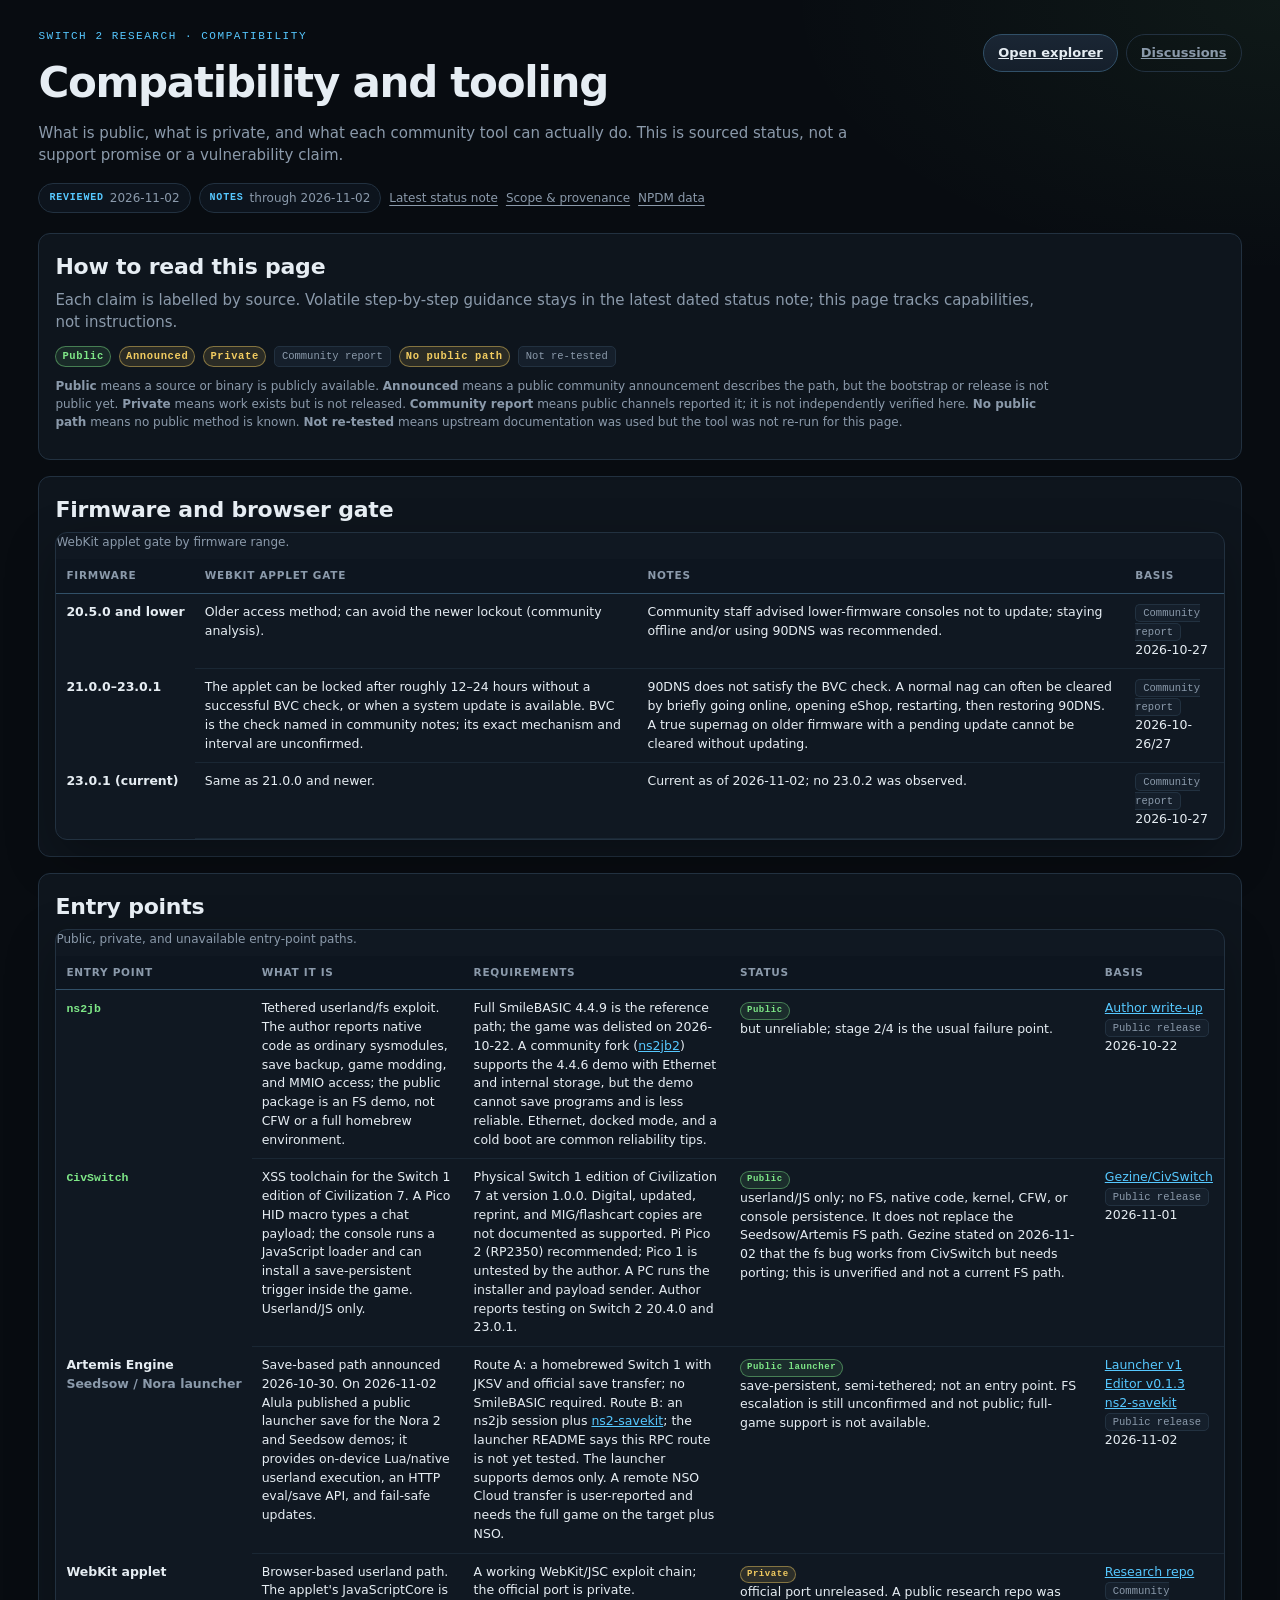
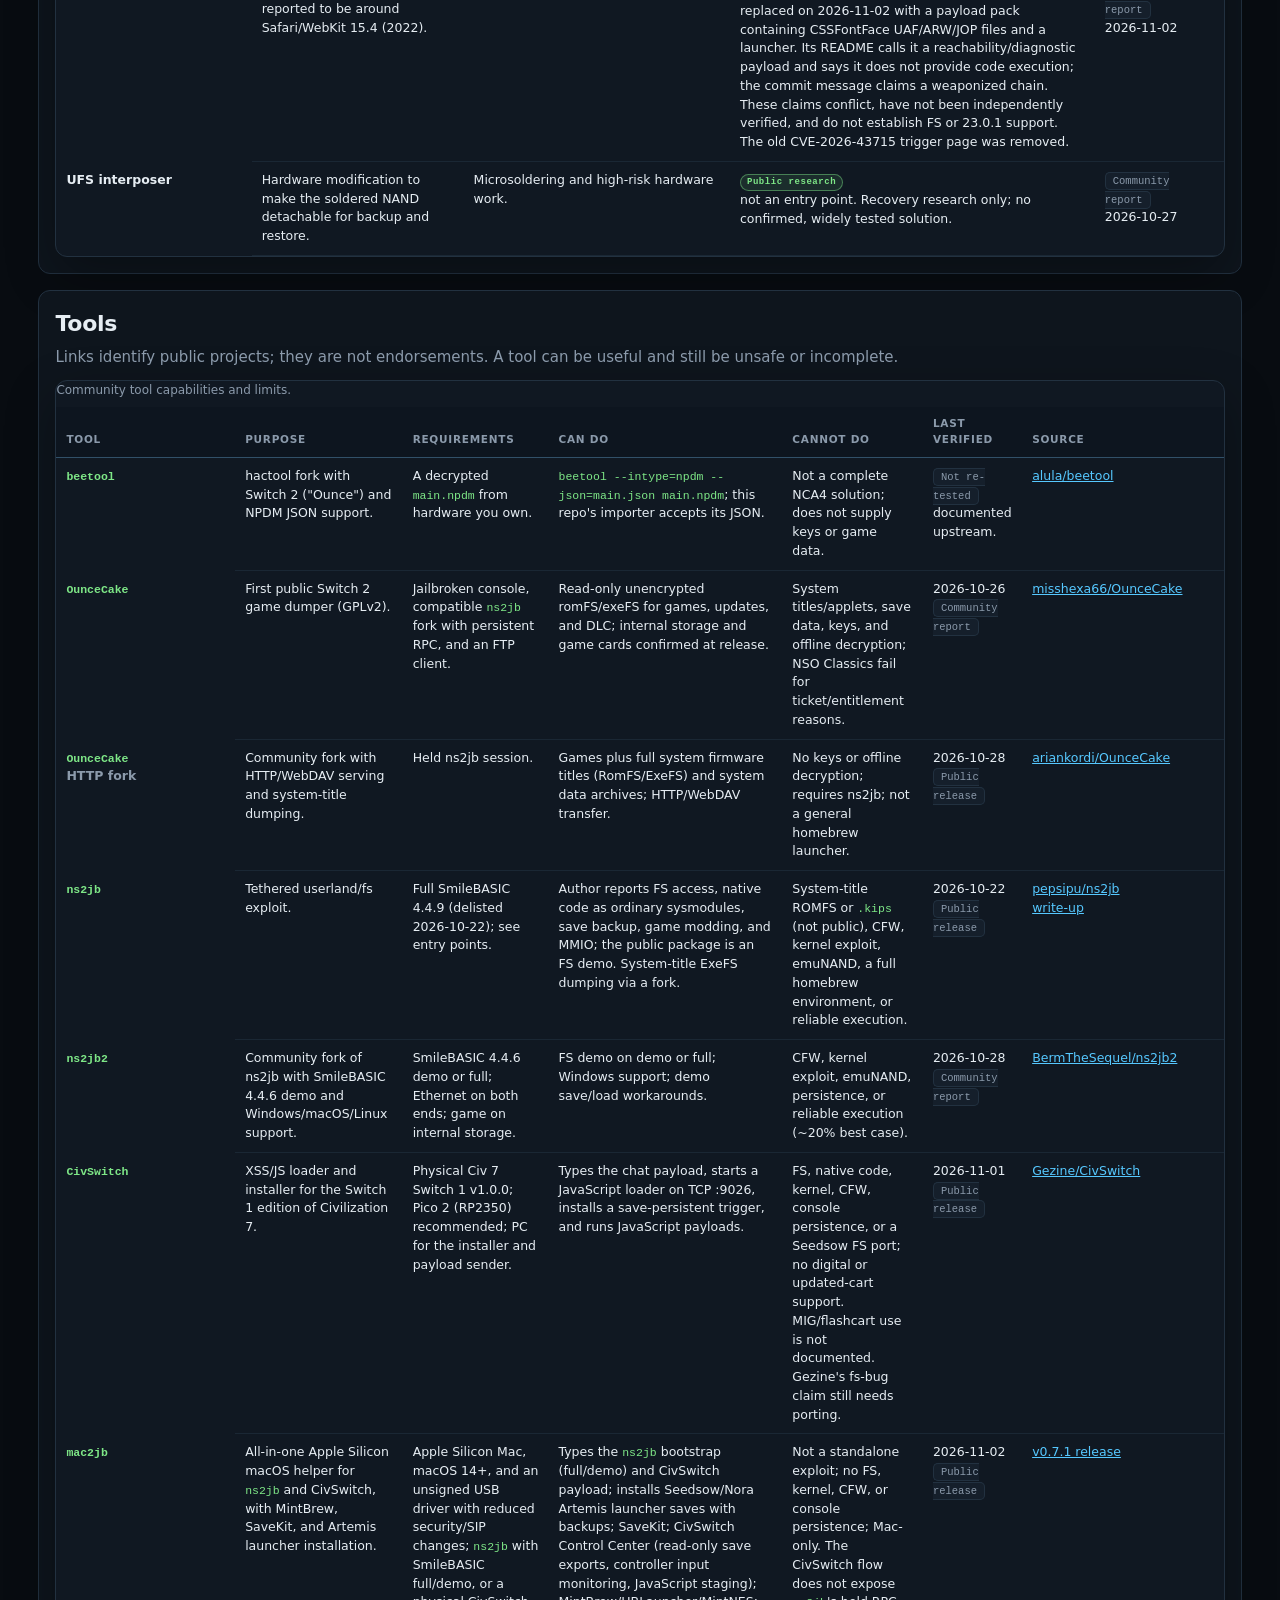
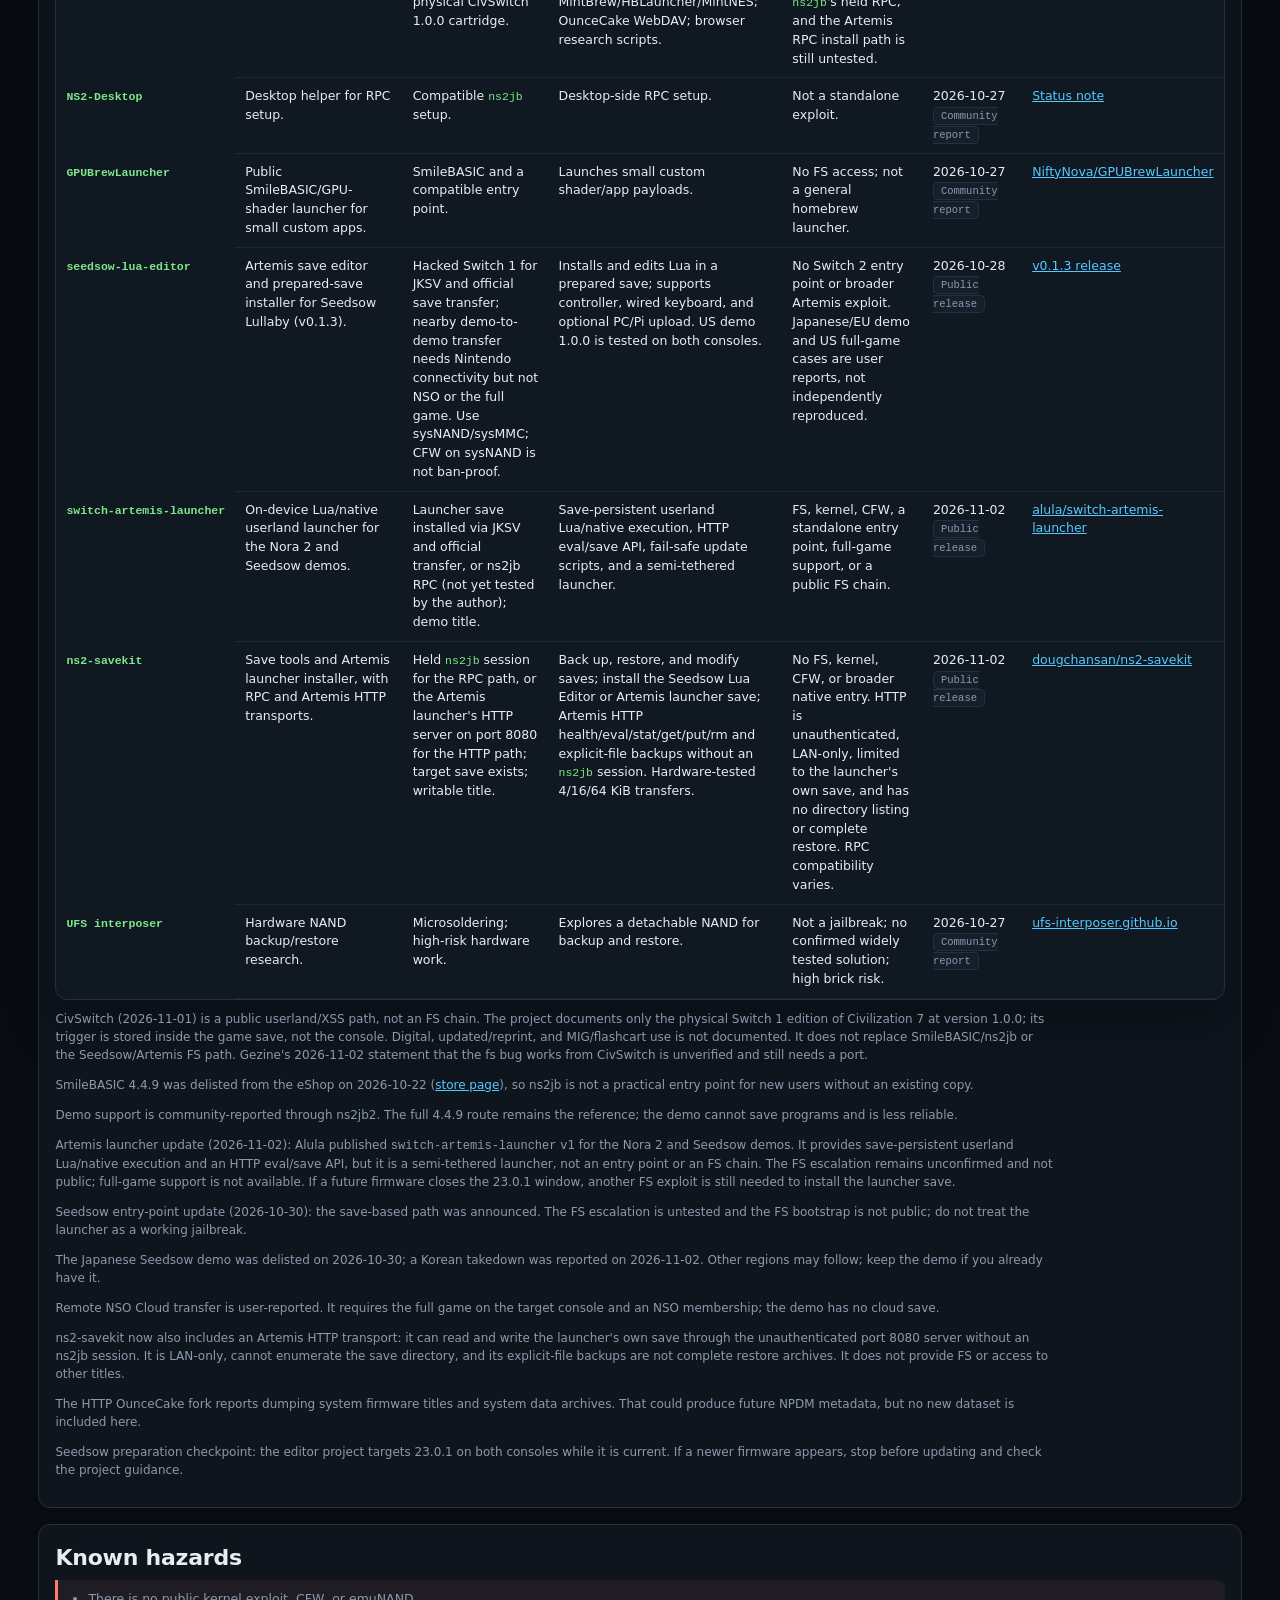
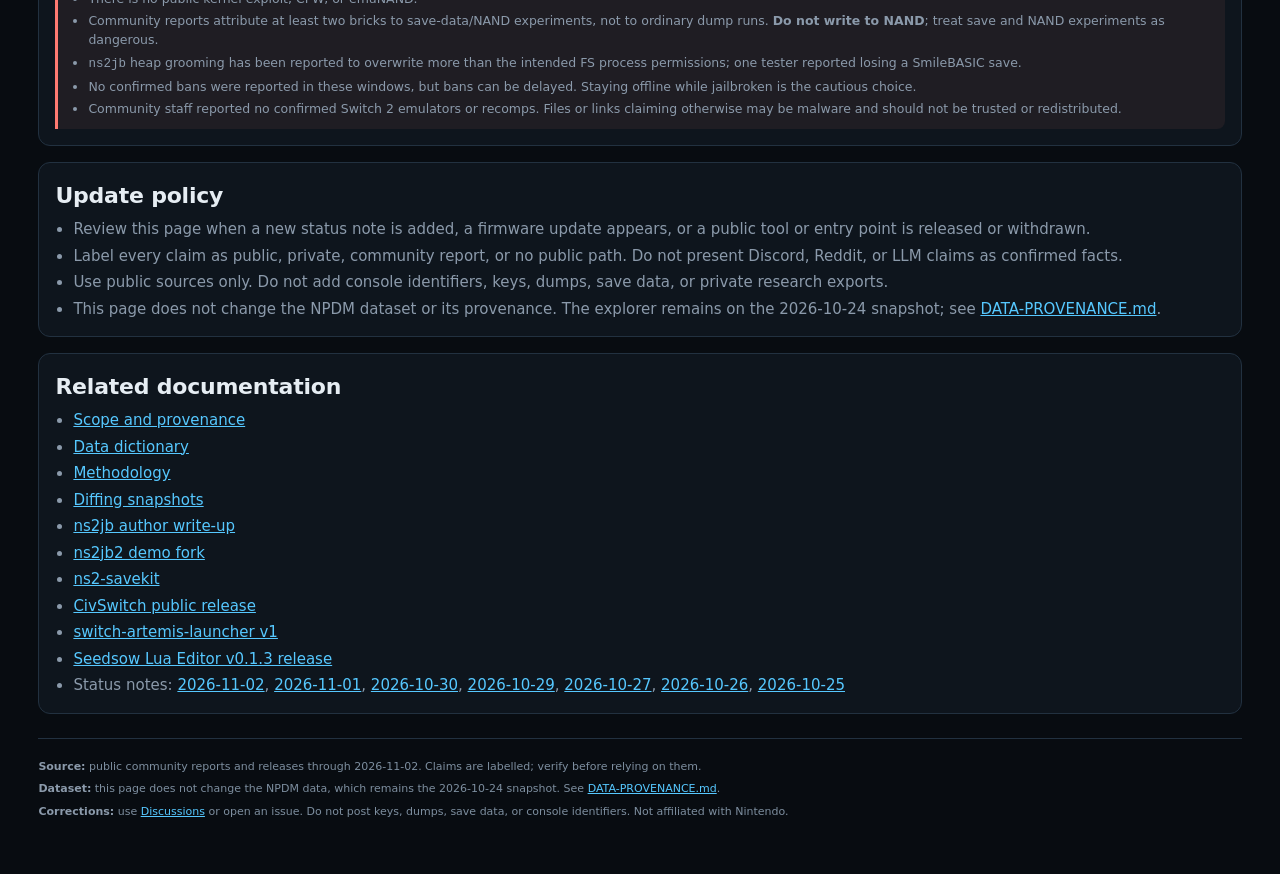
==== commit 49abb0dc: "Document Artemis HTTP and mac2jb v0.7.1" ====
--- a/site/compatibility.html
+++ b/site/compatibility.html
@@ -243,10 +243,10 @@
                 <th scope="row"><code>mac2jb</code></th>
                 <td>All-in-one Apple Silicon macOS helper for <code>ns2jb</code> and CivSwitch, with MintBrew, SaveKit, and Artemis launcher installation.</td>
                 <td>Apple Silicon Mac, macOS 14+, and an unsigned USB driver with reduced security/SIP changes; <code>ns2jb</code> with SmileBASIC full/demo, or a physical CivSwitch 1.0.0 cartridge.</td>
-                <td>Types the <code>ns2jb</code> bootstrap (full/demo) and CivSwitch payload; installs Seedsow/Nora Artemis launcher saves with backups; SaveKit; MintBrew/HBLauncher/MintNES; OunceCake WebDAV; browser research scripts.</td>
+                <td>Types the <code>ns2jb</code> bootstrap (full/demo) and CivSwitch payload; installs Seedsow/Nora Artemis launcher saves with backups; SaveKit; CivSwitch Control Center (read-only save exports, controller input monitoring, JavaScript staging); MintBrew/HBLauncher/MintNES; OunceCake WebDAV; browser research scripts.</td>
                 <td>Not a standalone exploit; no FS, kernel, CFW, or console persistence; Mac-only. The CivSwitch flow does not expose <code>ns2jb</code>'s held RPC, and the Artemis RPC install path is still untested.</td>
                 <td>2026-11-02<br><span class="chip">Public release</span></td>
-                <td><a href="https://github.com/cpypwn/mac2jb/releases/tag/v0.7.0" target="_blank" rel="noopener">v0.7.0 release</a></td>
+                <td><a href="https://github.com/cpypwn/mac2jb/releases/tag/v0.7.1" target="_blank" rel="noopener">v0.7.1 release</a></td>
               </tr>
               <tr>
                 <th scope="row"><code>NS2-Desktop</code></th>
@@ -286,11 +286,11 @@
               </tr>
               <tr>
                 <th scope="row"><code>ns2-savekit</code></th>
-                <td>Save read/write and Seedsow editor installer over an ns2jb session.</td>
-                <td>Held ns2jb session; target save exists; writable title.</td>
-                <td>Back up, restore, and modify saves; install the Seedsow Lua Editor save without JKSV, a Switch 1, or a Nintendo transfer. Author reports Artemis save-data Lua.</td>
-                <td>Does not provide a broader Artemis native/FS entry or bypass ns2jb; compatibility varies.</td>
-                <td>2026-10-28<br><span class="chip">Public release</span></td>
+                <td>Save tools and Artemis launcher installer, with RPC and Artemis HTTP transports.</td>
+                <td>Held <code>ns2jb</code> session for the RPC path, or the Artemis launcher's HTTP server on port 8080 for the HTTP path; target save exists; writable title.</td>
+                <td>Back up, restore, and modify saves; install the Seedsow Lua Editor or Artemis launcher save; Artemis HTTP health/eval/stat/get/put/rm and explicit-file backups without an <code>ns2jb</code> session. Hardware-tested 4/16/64 KiB transfers.</td>
+                <td>No FS, kernel, CFW, or broader native entry. HTTP is unauthenticated, LAN-only, limited to the launcher's own save, and has no directory listing or complete restore. RPC compatibility varies.</td>
+                <td>2026-11-02<br><span class="chip">Public release</span></td>
                 <td><a href="https://github.com/dougchansan/ns2-savekit" target="_blank" rel="noopener">dougchansan/ns2-savekit</a></td>
               </tr>
               <tr>
@@ -352,9 +352,11 @@
           save.
         </p>
         <p class="compat-note">
-          ns2-savekit installs the Seedsow editor save through an ns2jb session.
-          It is an alternative to the Switch 1/JKSV transfer, not a no-SmileBASIC
-          path for that route.
+          ns2-savekit now also includes an Artemis HTTP transport: it can read
+          and write the launcher's own save through the unauthenticated port
+          8080 server without an ns2jb session. It is LAN-only, cannot enumerate
+          the save directory, and its explicit-file backups are not complete
+          restore archives. It does not provide FS or access to other titles.
         </p>
         <p class="compat-note">
           The HTTP OunceCake fork reports dumping system firmware titles and
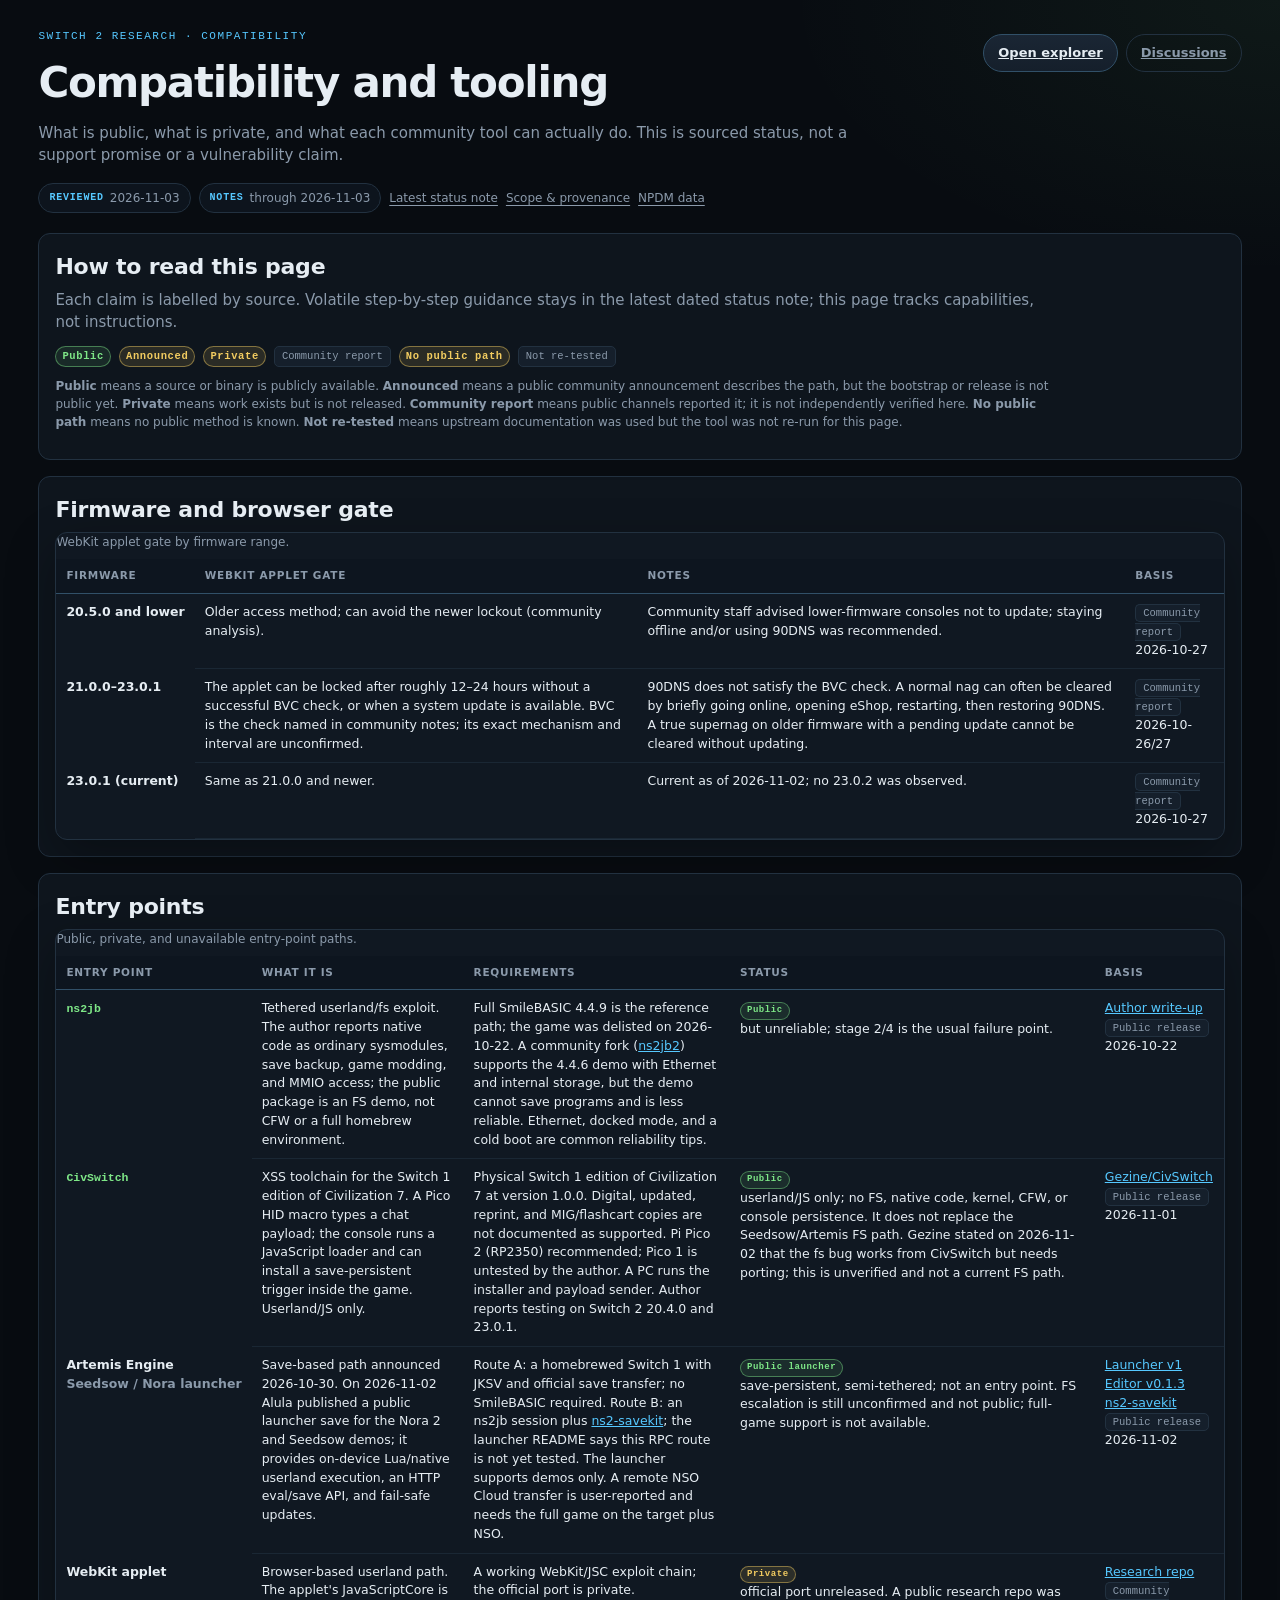
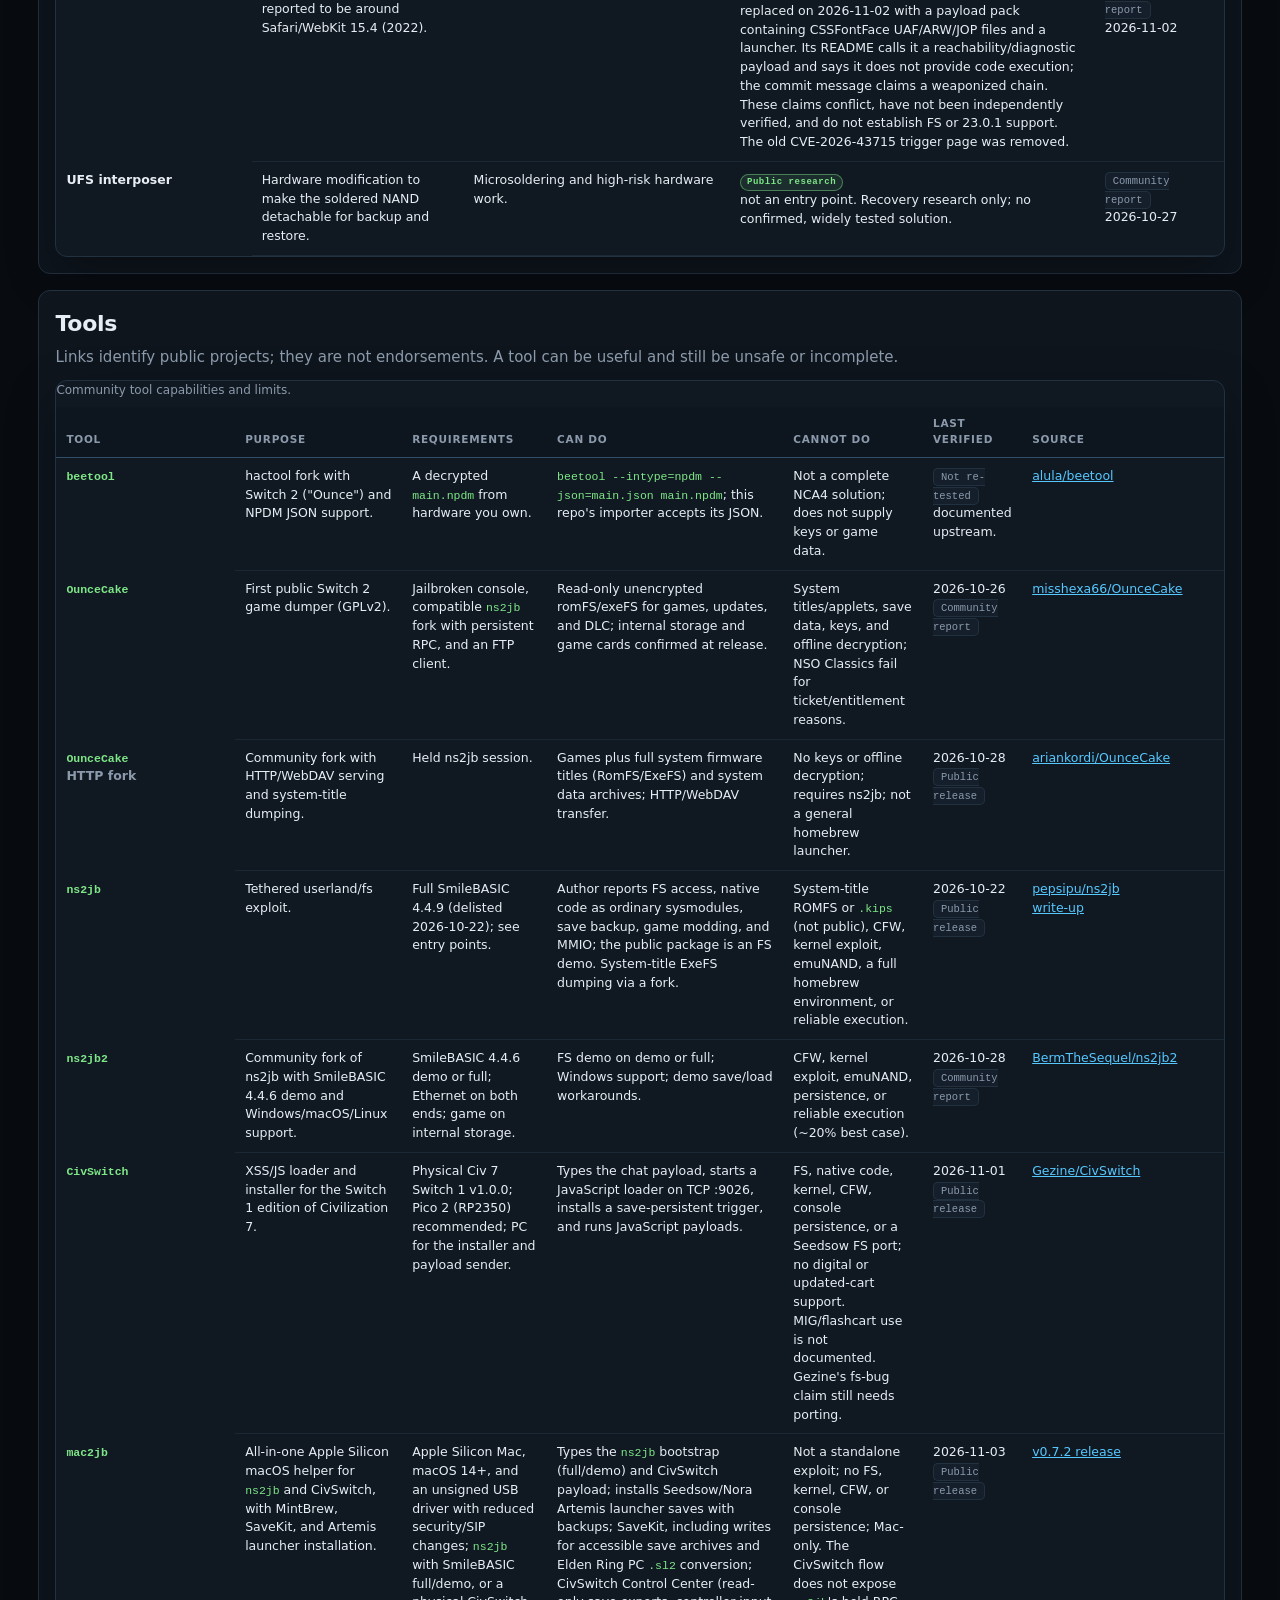
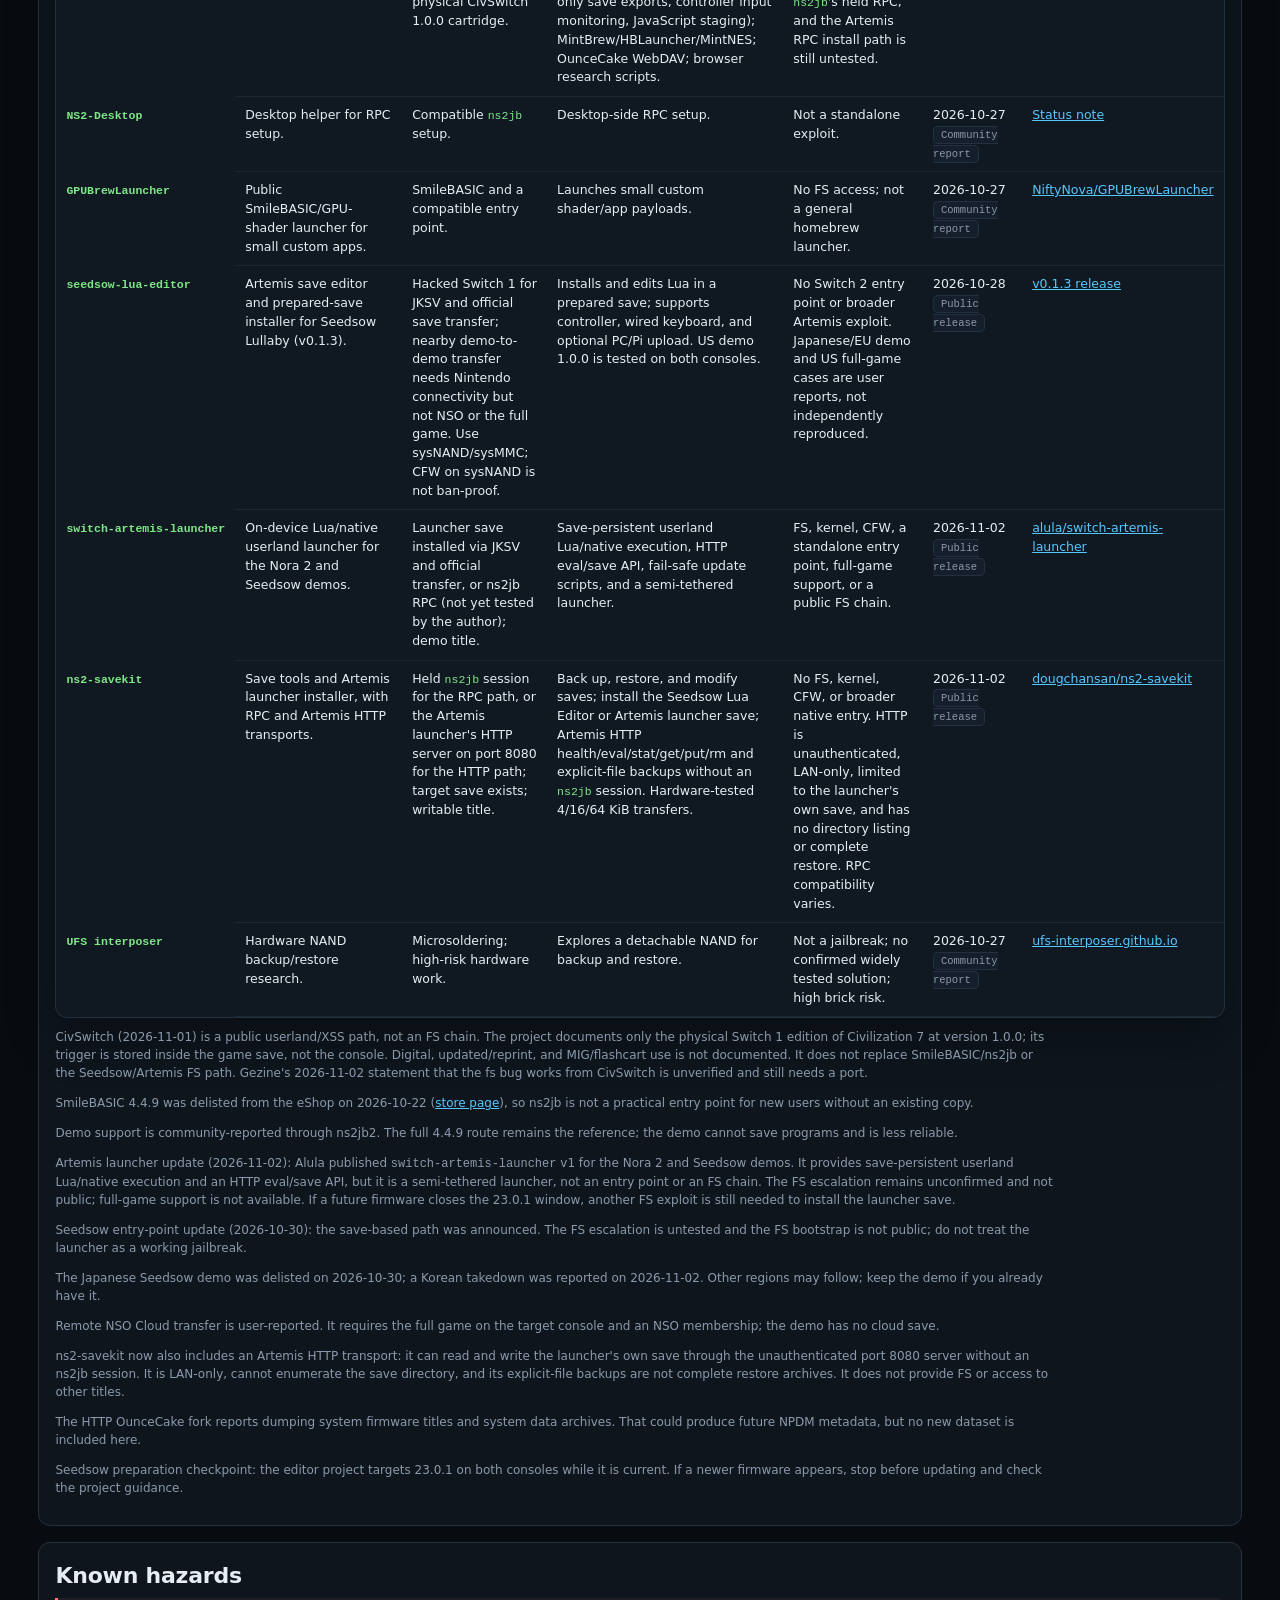
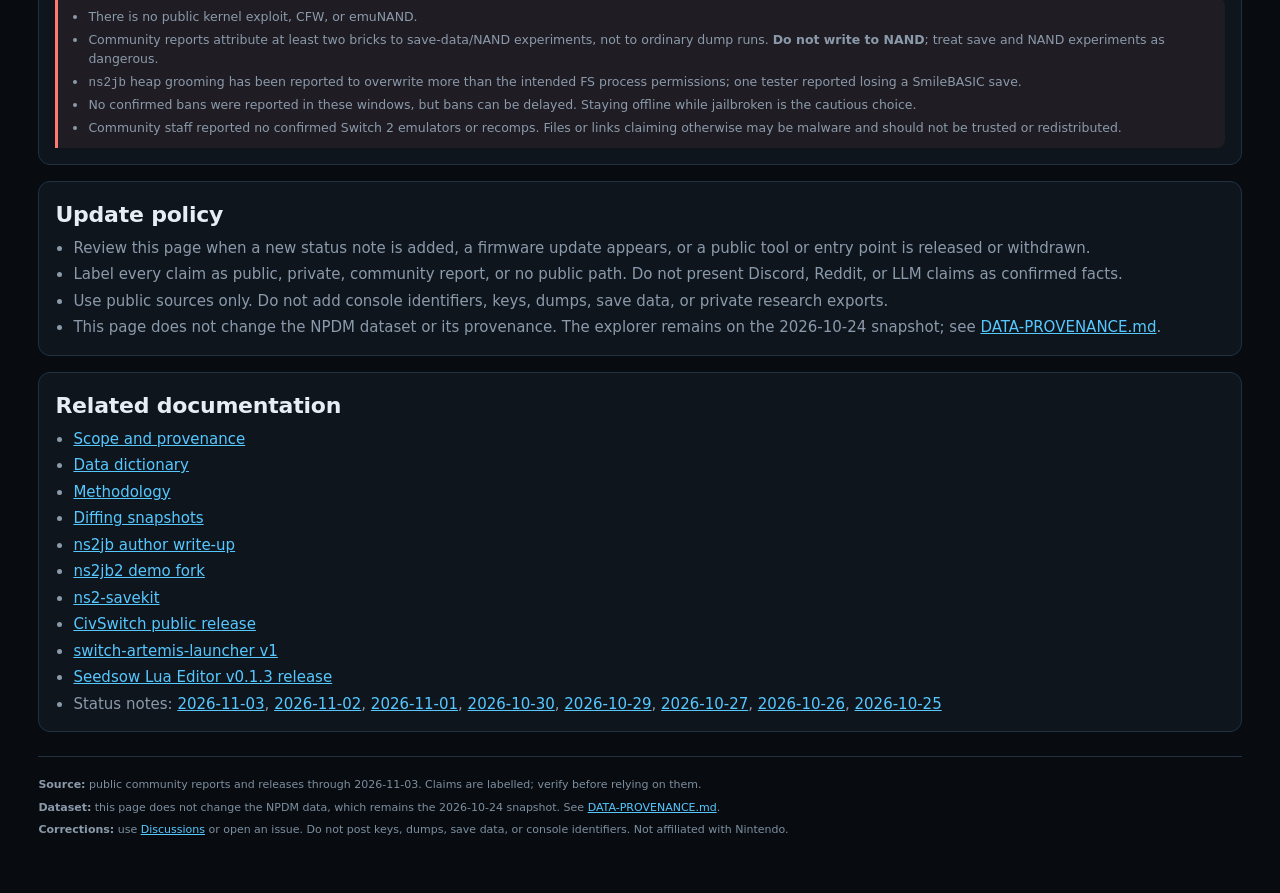
==== commit faf177f7: "Add 2026-11-03 status and mac2jb v0.7.2" ====
--- a/site/compatibility.html
+++ b/site/compatibility.html
@@ -28,9 +28,9 @@
     </header>
 
     <div class="dataset-meta" aria-label="Review status">
-      <span class="dataset-badge"><strong>Reviewed</strong> 2026-11-02</span>
-      <span class="dataset-badge"><strong>Notes</strong> through 2026-11-02</span>
-      <a class="dataset-link" href="https://github.com/tasenjo80/switch2-npdm-explorer/blob/master/docs/status-2026-11-02.md" target="_blank" rel="noopener">Latest status note</a>
+      <span class="dataset-badge"><strong>Reviewed</strong> 2026-11-03</span>
+      <span class="dataset-badge"><strong>Notes</strong> through 2026-11-03</span>
+      <a class="dataset-link" href="https://github.com/tasenjo80/switch2-npdm-explorer/blob/master/docs/status-2026-11-03.md" target="_blank" rel="noopener">Latest status note</a>
       <a class="dataset-link" href="https://github.com/tasenjo80/switch2-npdm-explorer/blob/master/docs/scope.md" target="_blank" rel="noopener">Scope &amp; provenance</a>
       <a class="dataset-link" href="index.html">NPDM data</a>
     </div>
@@ -243,10 +243,10 @@
                 <th scope="row"><code>mac2jb</code></th>
                 <td>All-in-one Apple Silicon macOS helper for <code>ns2jb</code> and CivSwitch, with MintBrew, SaveKit, and Artemis launcher installation.</td>
                 <td>Apple Silicon Mac, macOS 14+, and an unsigned USB driver with reduced security/SIP changes; <code>ns2jb</code> with SmileBASIC full/demo, or a physical CivSwitch 1.0.0 cartridge.</td>
-                <td>Types the <code>ns2jb</code> bootstrap (full/demo) and CivSwitch payload; installs Seedsow/Nora Artemis launcher saves with backups; SaveKit; CivSwitch Control Center (read-only save exports, controller input monitoring, JavaScript staging); MintBrew/HBLauncher/MintNES; OunceCake WebDAV; browser research scripts.</td>
+                <td>Types the <code>ns2jb</code> bootstrap (full/demo) and CivSwitch payload; installs Seedsow/Nora Artemis launcher saves with backups; SaveKit, including writes for accessible save archives and Elden Ring PC <code>.sl2</code> conversion; CivSwitch Control Center (read-only save exports, controller input monitoring, JavaScript staging); MintBrew/HBLauncher/MintNES; OunceCake WebDAV; browser research scripts.</td>
                 <td>Not a standalone exploit; no FS, kernel, CFW, or console persistence; Mac-only. The CivSwitch flow does not expose <code>ns2jb</code>'s held RPC, and the Artemis RPC install path is still untested.</td>
-                <td>2026-11-02<br><span class="chip">Public release</span></td>
-                <td><a href="https://github.com/cpypwn/mac2jb/releases/tag/v0.7.1" target="_blank" rel="noopener">v0.7.1 release</a></td>
+                <td>2026-11-03<br><span class="chip">Public release</span></td>
+                <td><a href="https://github.com/cpypwn/mac2jb/releases/tag/v0.7.2" target="_blank" rel="noopener">v0.7.2 release</a></td>
               </tr>
               <tr>
                 <th scope="row"><code>NS2-Desktop</code></th>
@@ -406,13 +406,13 @@
           <li><a href="https://github.com/Gezine/CivSwitch" target="_blank" rel="noopener">CivSwitch public release</a></li>
           <li><a href="https://github.com/alula/switch-artemis-launcher/releases/tag/v1" target="_blank" rel="noopener">switch-artemis-launcher v1</a></li>
           <li><a href="https://github.com/DialingSpoon527/seedsow-lua-editor/releases/tag/v0.1.3" target="_blank" rel="noopener">Seedsow Lua Editor v0.1.3 release</a></li>
-          <li>Status notes: <a href="https://github.com/tasenjo80/switch2-npdm-explorer/blob/master/docs/status-2026-11-02.md" target="_blank" rel="noopener">2026-11-02</a>, <a href="https://github.com/tasenjo80/switch2-npdm-explorer/blob/master/docs/status-2026-11-01.md" target="_blank" rel="noopener">2026-11-01</a>, <a href="https://github.com/tasenjo80/switch2-npdm-explorer/blob/master/docs/status-2026-10-30.md" target="_blank" rel="noopener">2026-10-30</a>, <a href="https://github.com/tasenjo80/switch2-npdm-explorer/blob/master/docs/status-2026-10-29.md" target="_blank" rel="noopener">2026-10-29</a>, <a href="https://github.com/tasenjo80/switch2-npdm-explorer/blob/master/docs/status-2026-10-27.md" target="_blank" rel="noopener">2026-10-27</a>, <a href="https://github.com/tasenjo80/switch2-npdm-explorer/blob/master/docs/status-2026-10-26.md" target="_blank" rel="noopener">2026-10-26</a>, <a href="https://github.com/tasenjo80/switch2-npdm-explorer/blob/master/docs/status-2026-10-25.md" target="_blank" rel="noopener">2026-10-25</a></li>
+          <li>Status notes: <a href="https://github.com/tasenjo80/switch2-npdm-explorer/blob/master/docs/status-2026-11-03.md" target="_blank" rel="noopener">2026-11-03</a>, <a href="https://github.com/tasenjo80/switch2-npdm-explorer/blob/master/docs/status-2026-11-02.md" target="_blank" rel="noopener">2026-11-02</a>, <a href="https://github.com/tasenjo80/switch2-npdm-explorer/blob/master/docs/status-2026-11-01.md" target="_blank" rel="noopener">2026-11-01</a>, <a href="https://github.com/tasenjo80/switch2-npdm-explorer/blob/master/docs/status-2026-10-30.md" target="_blank" rel="noopener">2026-10-30</a>, <a href="https://github.com/tasenjo80/switch2-npdm-explorer/blob/master/docs/status-2026-10-29.md" target="_blank" rel="noopener">2026-10-29</a>, <a href="https://github.com/tasenjo80/switch2-npdm-explorer/blob/master/docs/status-2026-10-27.md" target="_blank" rel="noopener">2026-10-27</a>, <a href="https://github.com/tasenjo80/switch2-npdm-explorer/blob/master/docs/status-2026-10-26.md" target="_blank" rel="noopener">2026-10-26</a>, <a href="https://github.com/tasenjo80/switch2-npdm-explorer/blob/master/docs/status-2026-10-25.md" target="_blank" rel="noopener">2026-10-25</a></li>
         </ul>
       </section>
     </main>
 
     <footer class="footer">
-      <p><strong>Source:</strong> public community reports and releases through 2026-11-02. Claims are labelled; verify before relying on them.</p>
+      <p><strong>Source:</strong> public community reports and releases through 2026-11-03. Claims are labelled; verify before relying on them.</p>
       <p><strong>Dataset:</strong> this page does not change the NPDM data, which remains the 2026-10-24 snapshot. See <a href="https://github.com/tasenjo80/switch2-npdm-explorer/blob/master/DATA-PROVENANCE.md" target="_blank" rel="noopener">DATA-PROVENANCE.md</a>.</p>
       <p><strong>Corrections:</strong> use <a href="https://github.com/tasenjo80/switch2-npdm-explorer/discussions" target="_blank" rel="noopener">Discussions</a> or open an issue. Do not post keys, dumps, save data, or console identifiers. Not affiliated with Nintendo.</p>
     </footer>
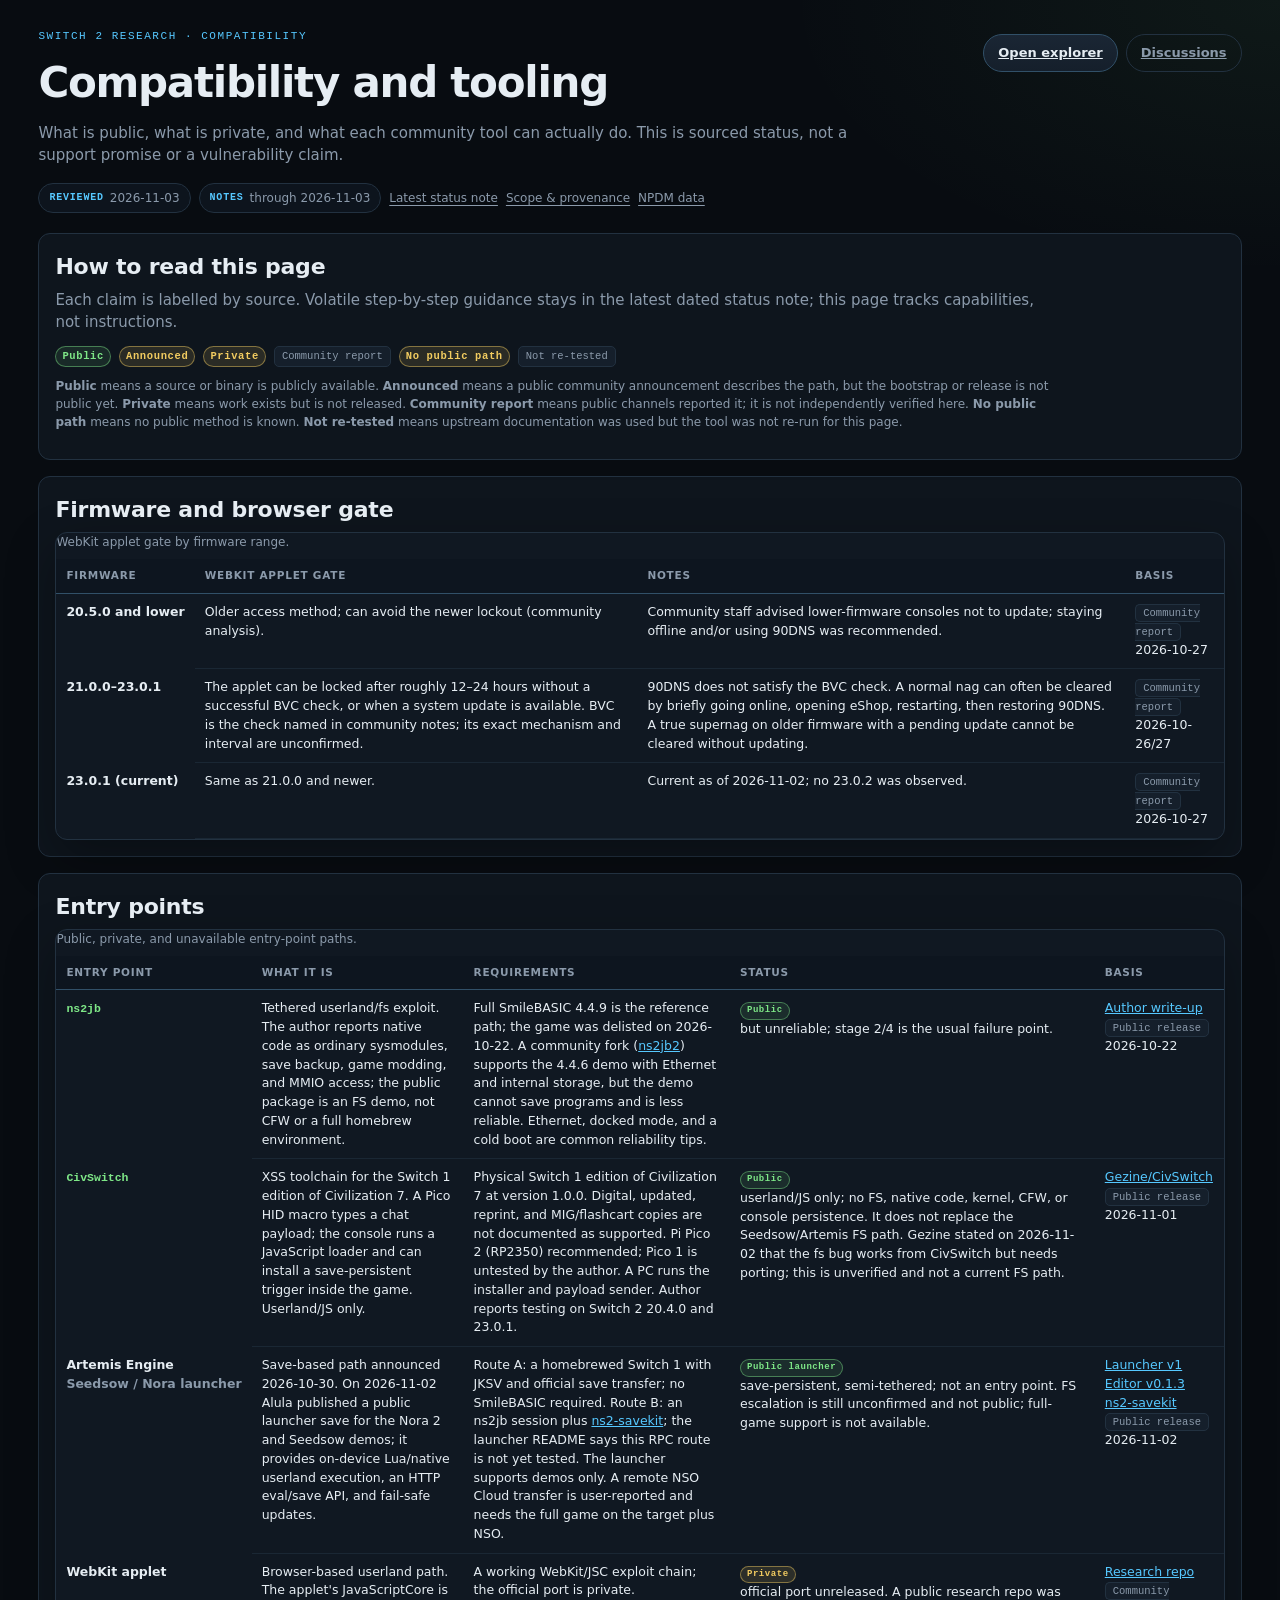
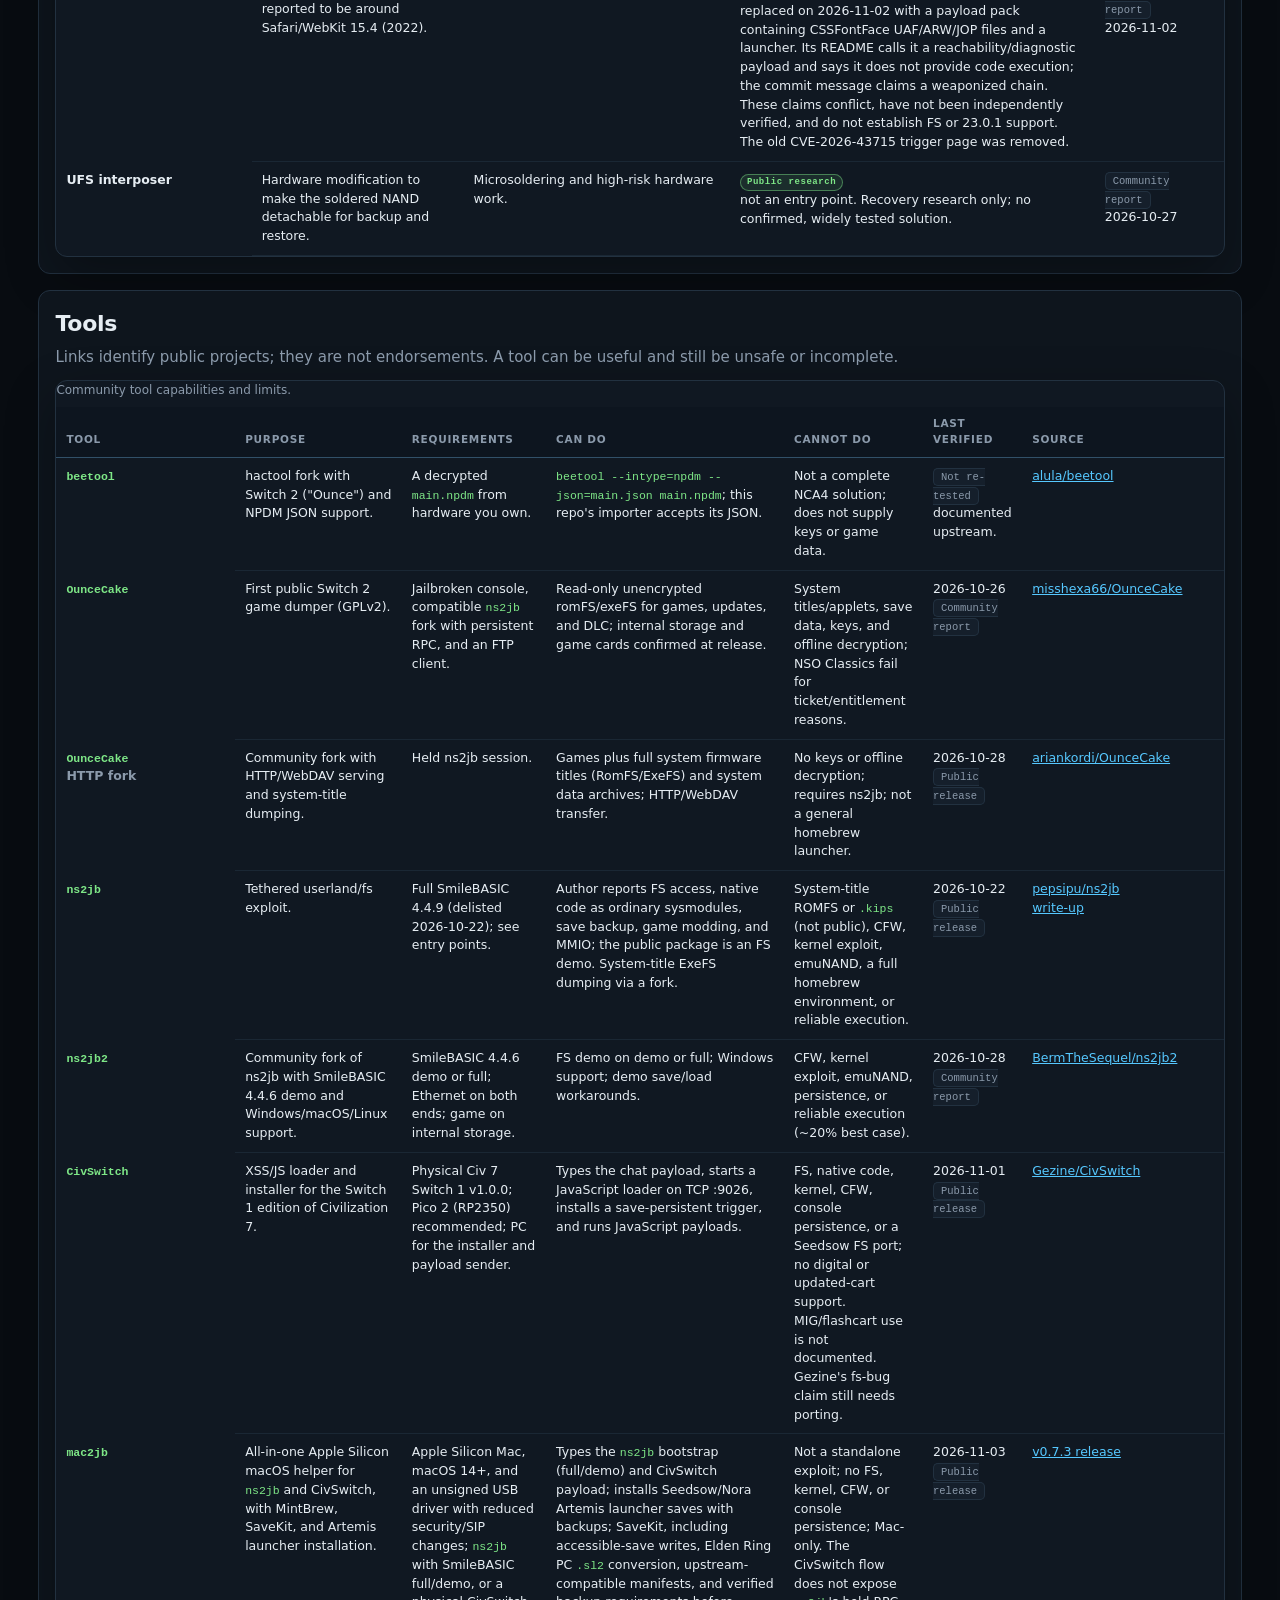
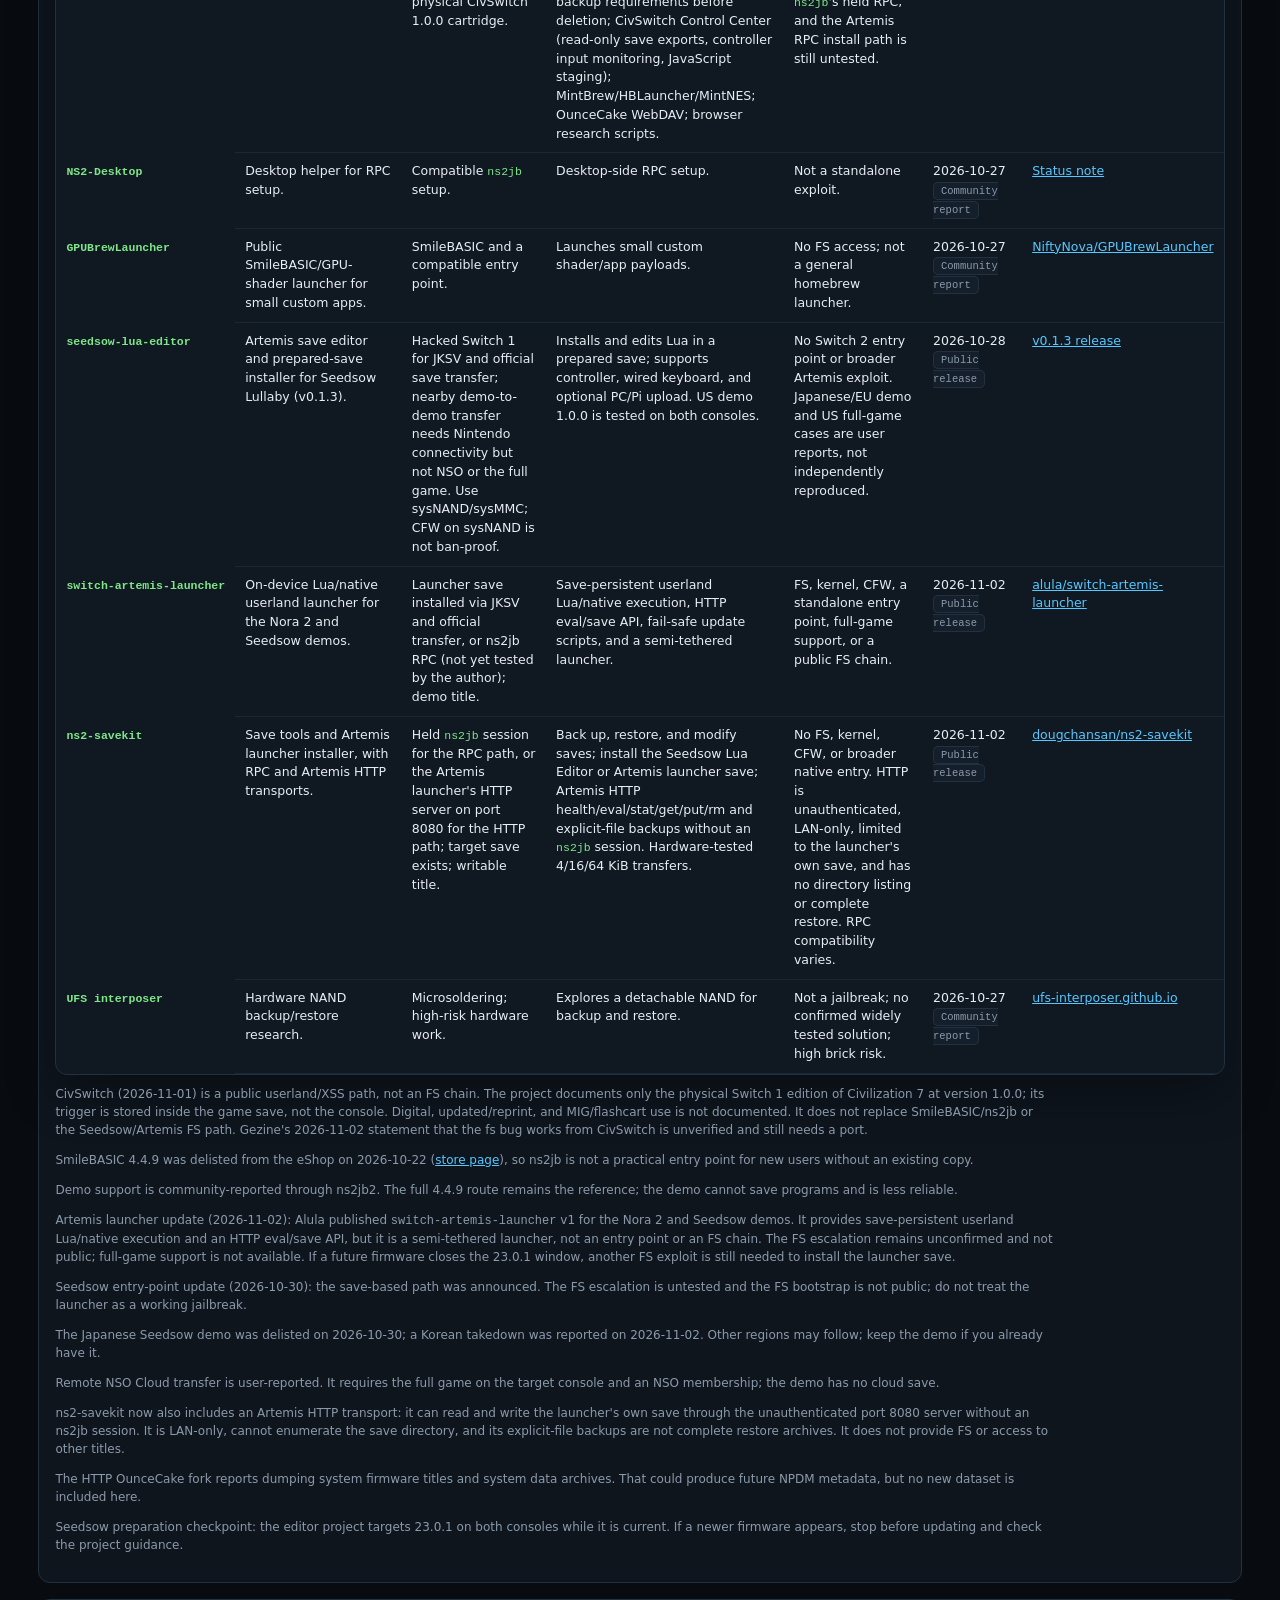
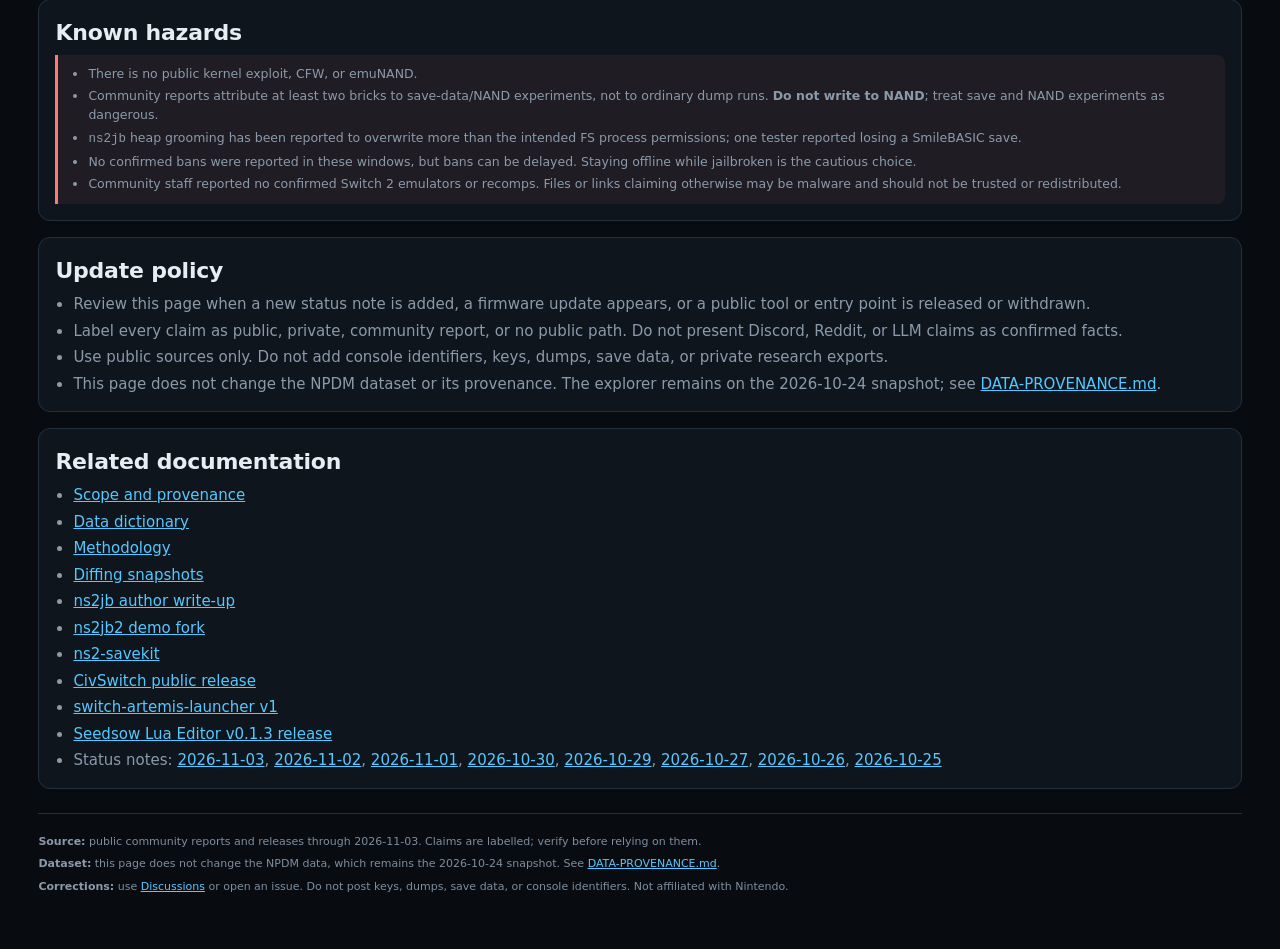
==== commit 5eea375d: "Update mac2jb compatibility to v0.7.3" ====
--- a/site/compatibility.html
+++ b/site/compatibility.html
@@ -243,10 +243,10 @@
                 <th scope="row"><code>mac2jb</code></th>
                 <td>All-in-one Apple Silicon macOS helper for <code>ns2jb</code> and CivSwitch, with MintBrew, SaveKit, and Artemis launcher installation.</td>
                 <td>Apple Silicon Mac, macOS 14+, and an unsigned USB driver with reduced security/SIP changes; <code>ns2jb</code> with SmileBASIC full/demo, or a physical CivSwitch 1.0.0 cartridge.</td>
-                <td>Types the <code>ns2jb</code> bootstrap (full/demo) and CivSwitch payload; installs Seedsow/Nora Artemis launcher saves with backups; SaveKit, including writes for accessible save archives and Elden Ring PC <code>.sl2</code> conversion; CivSwitch Control Center (read-only save exports, controller input monitoring, JavaScript staging); MintBrew/HBLauncher/MintNES; OunceCake WebDAV; browser research scripts.</td>
+                <td>Types the <code>ns2jb</code> bootstrap (full/demo) and CivSwitch payload; installs Seedsow/Nora Artemis launcher saves with backups; SaveKit, including accessible-save writes, Elden Ring PC <code>.sl2</code> conversion, upstream-compatible manifests, and verified backup requirements before deletion; CivSwitch Control Center (read-only save exports, controller input monitoring, JavaScript staging); MintBrew/HBLauncher/MintNES; OunceCake WebDAV; browser research scripts.</td>
                 <td>Not a standalone exploit; no FS, kernel, CFW, or console persistence; Mac-only. The CivSwitch flow does not expose <code>ns2jb</code>'s held RPC, and the Artemis RPC install path is still untested.</td>
                 <td>2026-11-03<br><span class="chip">Public release</span></td>
-                <td><a href="https://github.com/cpypwn/mac2jb/releases/tag/v0.7.2" target="_blank" rel="noopener">v0.7.2 release</a></td>
+                <td><a href="https://github.com/cpypwn/mac2jb/releases/tag/v0.7.3" target="_blank" rel="noopener">v0.7.3 release</a></td>
               </tr>
               <tr>
                 <th scope="row"><code>NS2-Desktop</code></th>
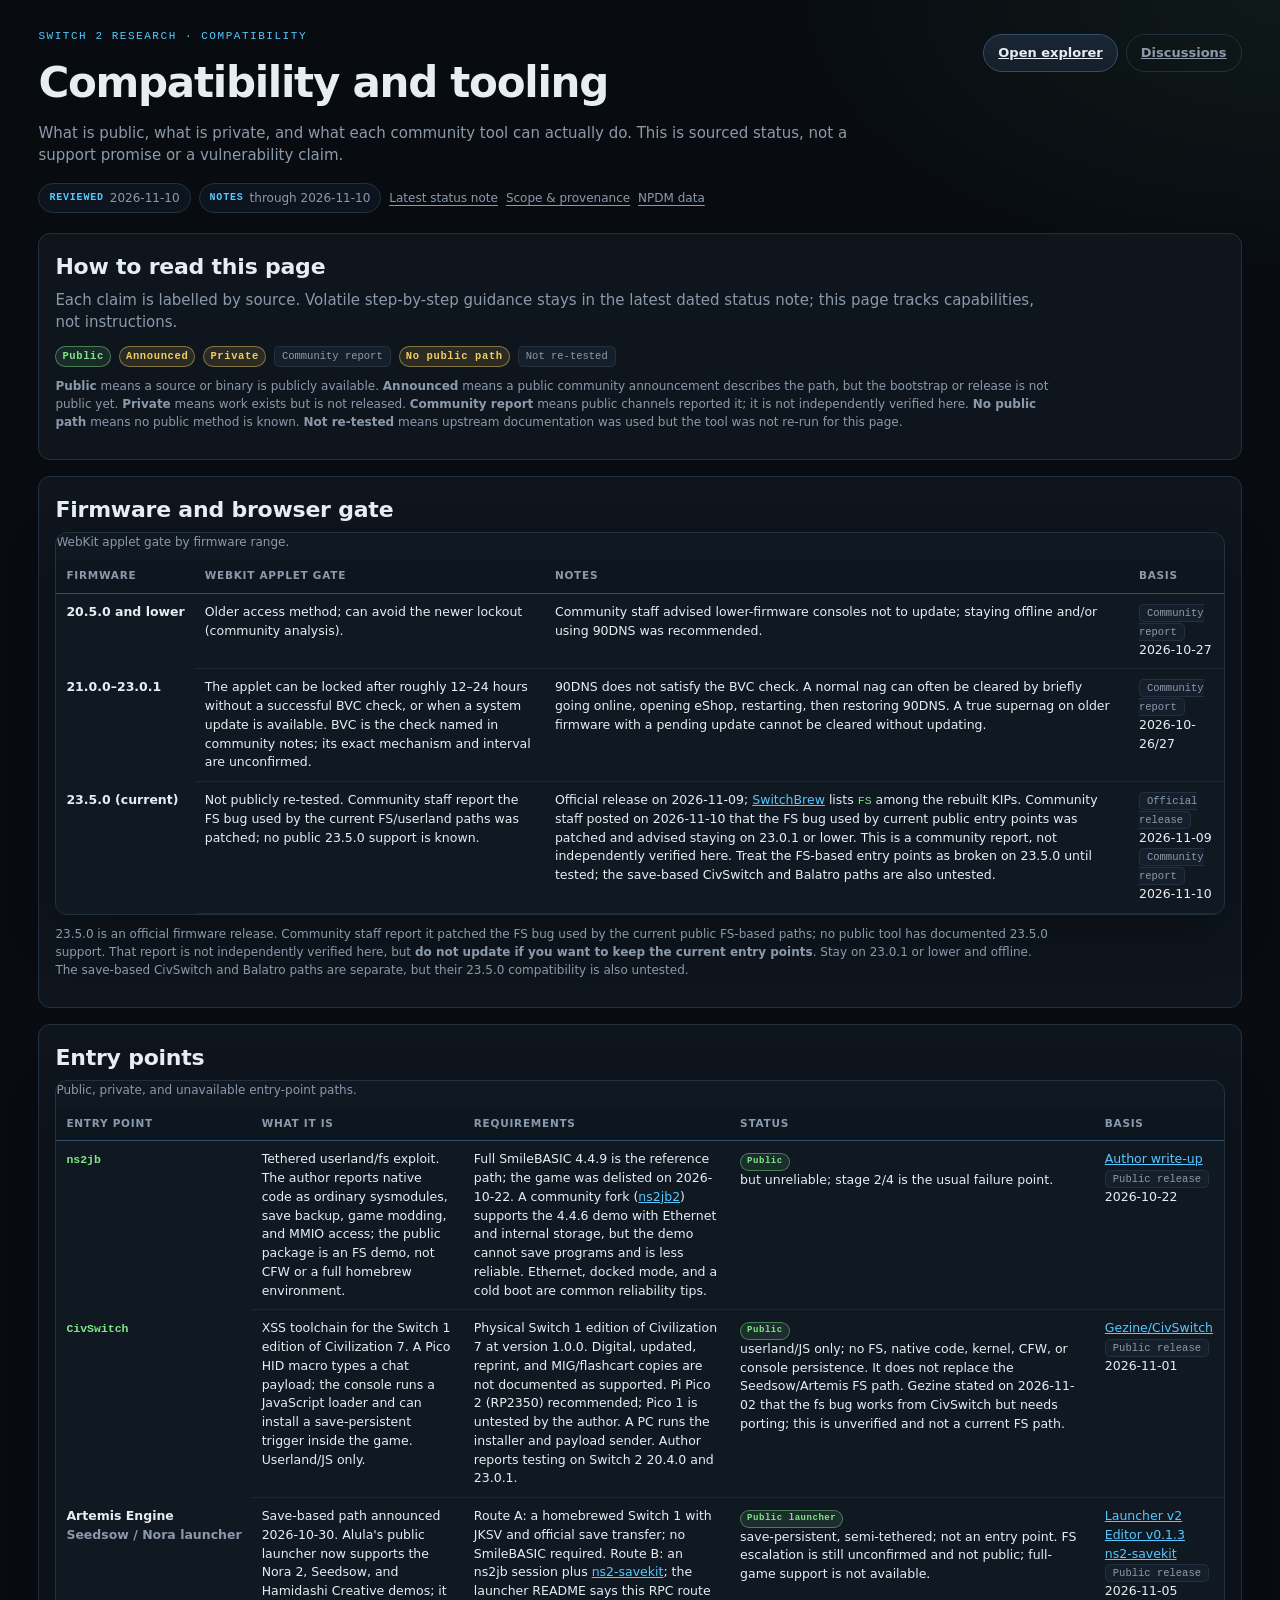
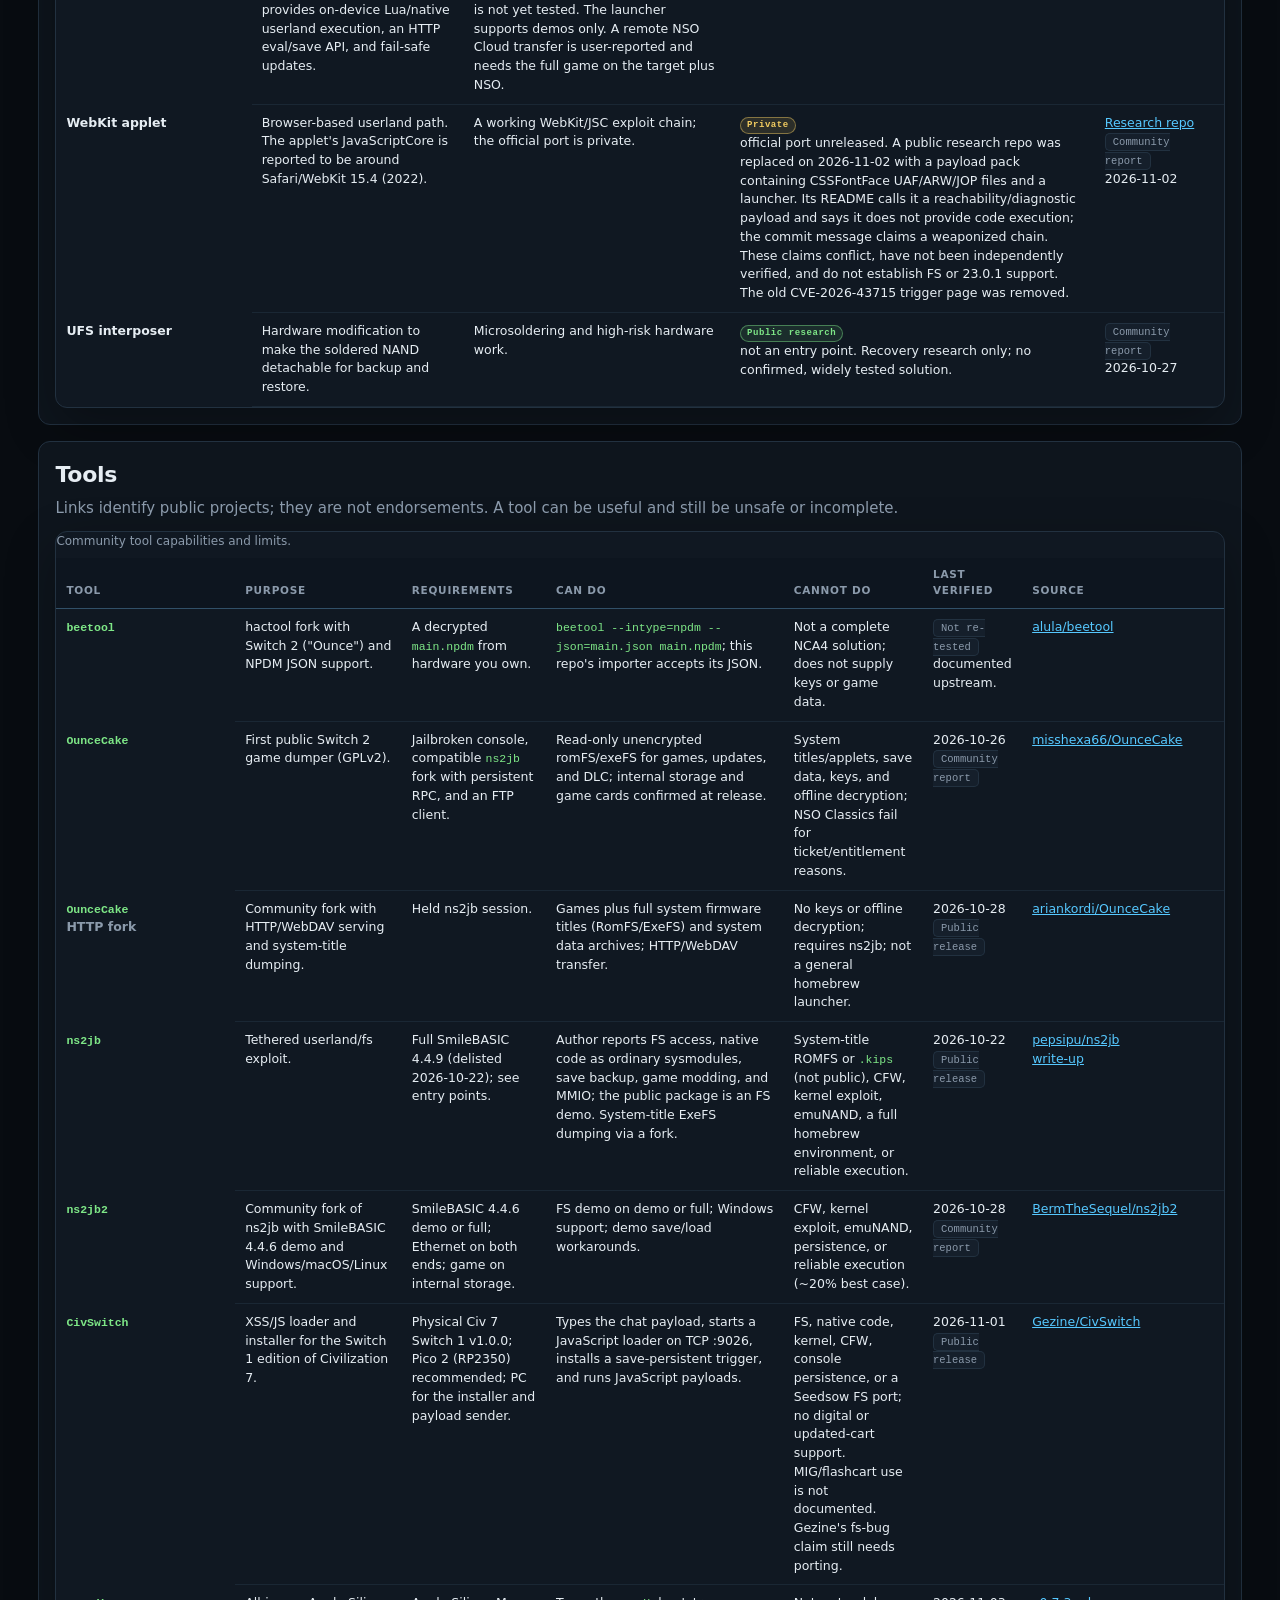
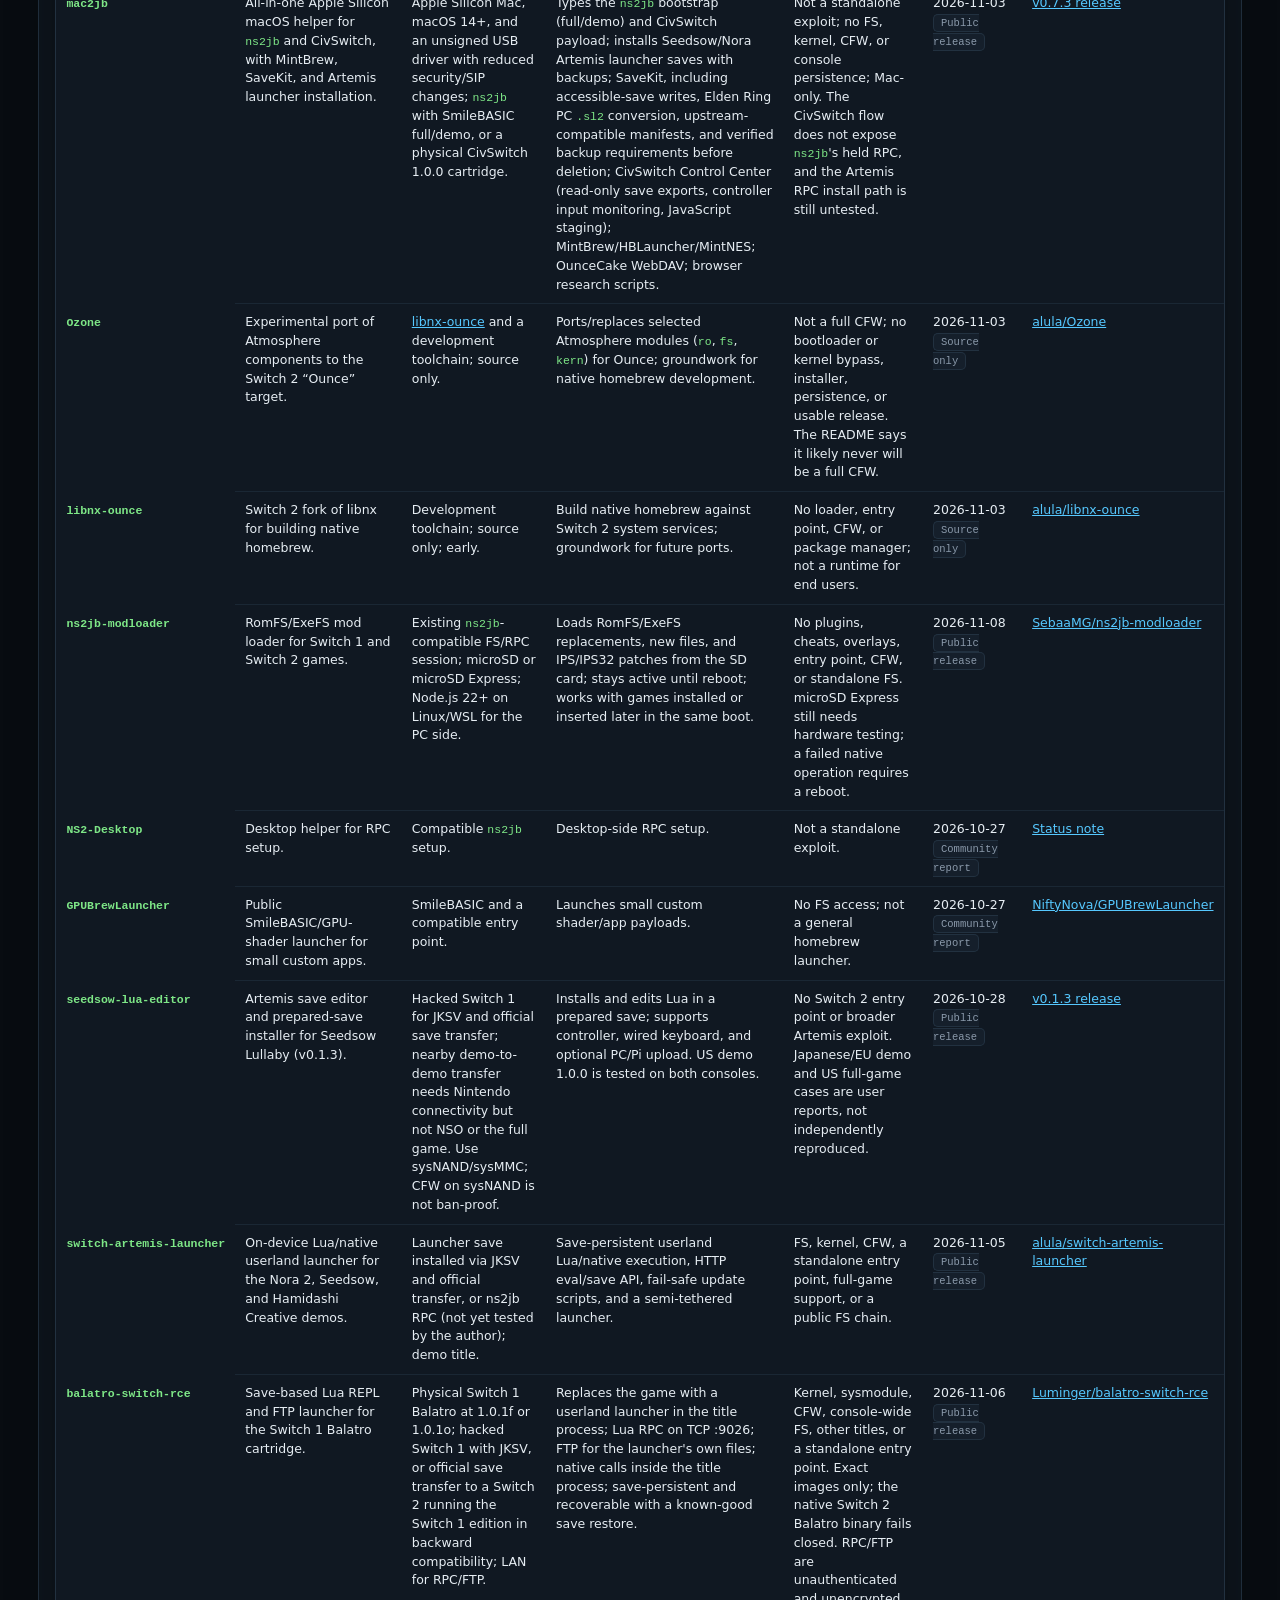
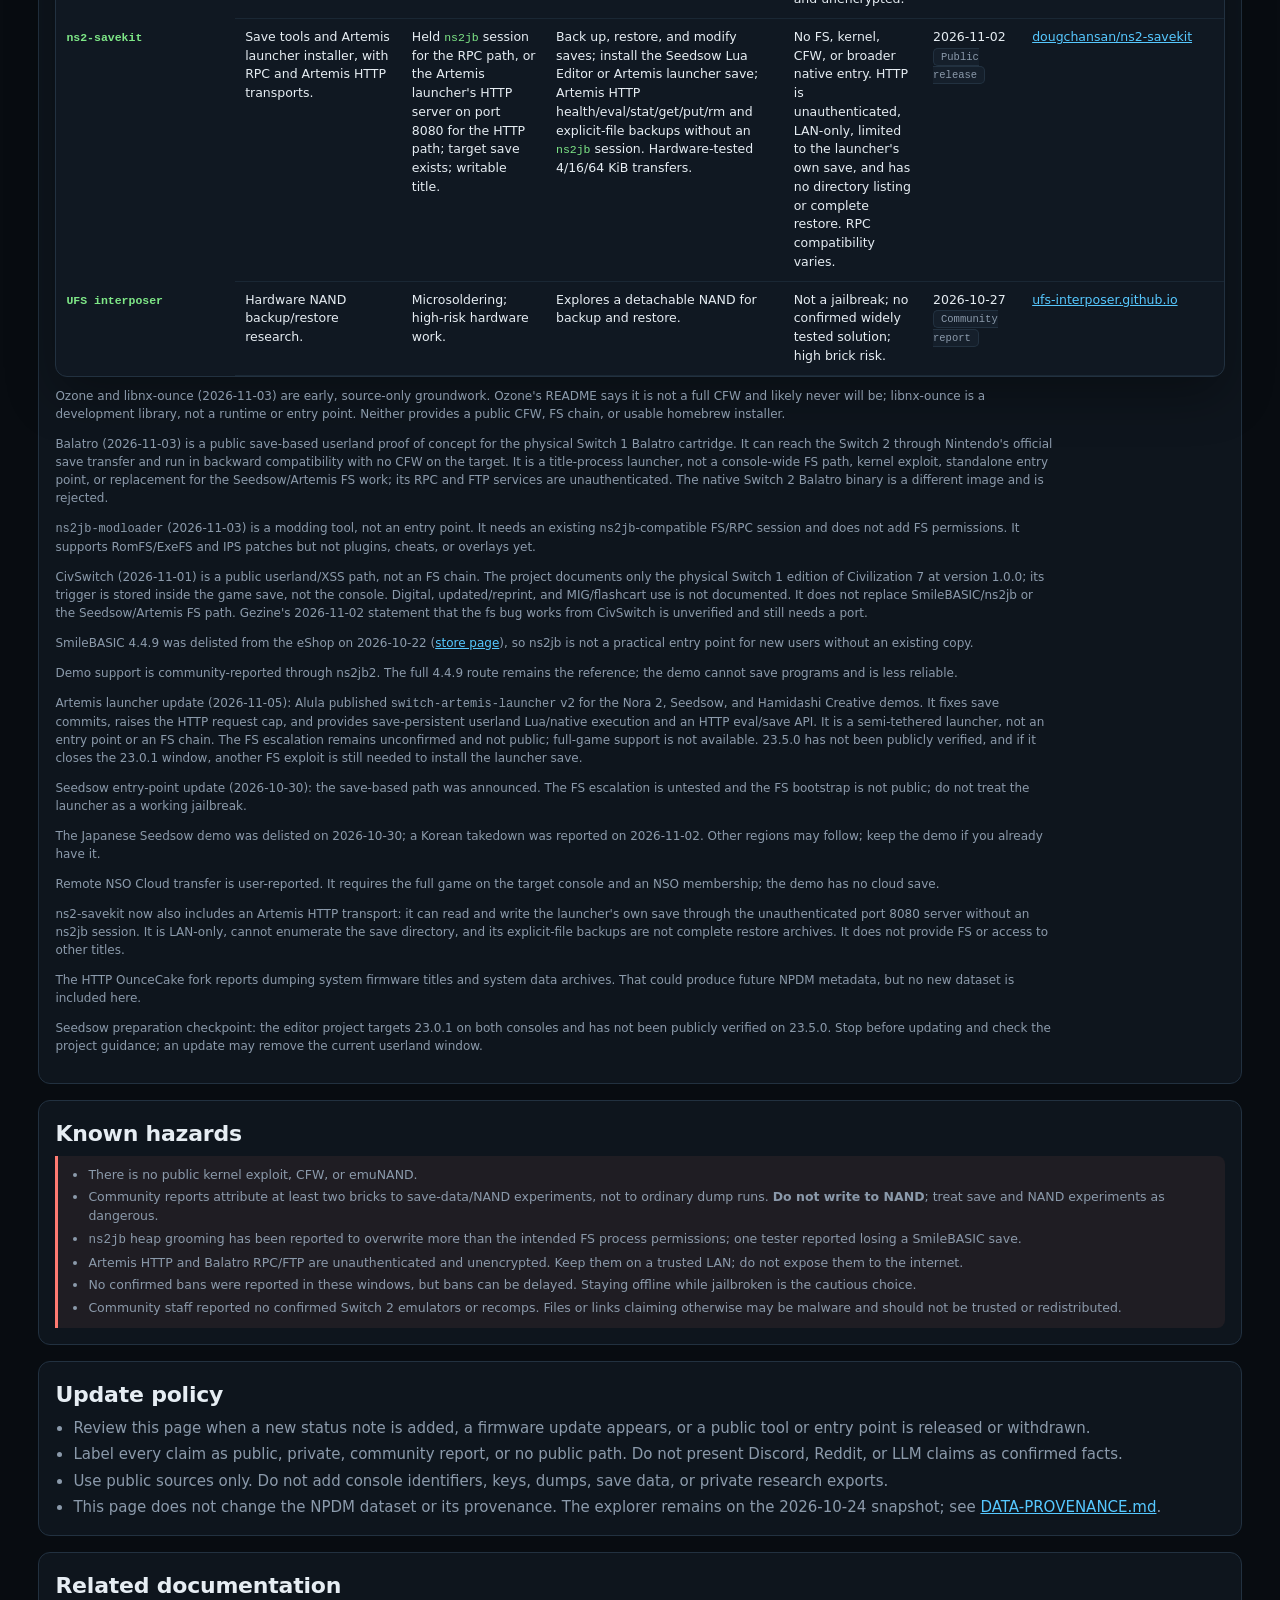
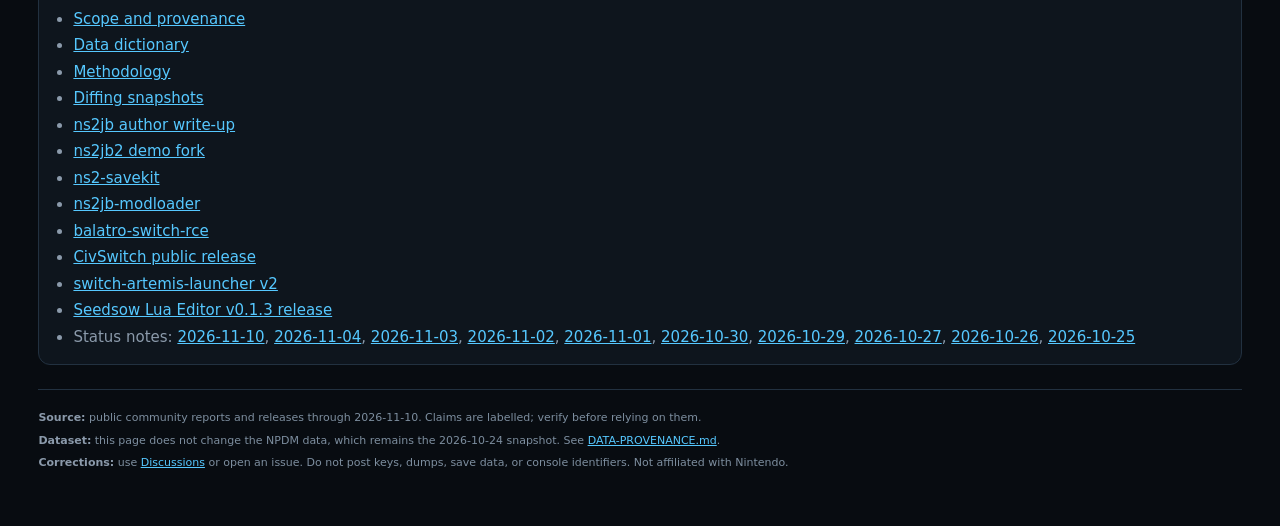
==== commit a0cf68eb: "Add 2026-11-10 status and 23.5.0 compatibility" ====
--- a/site/compatibility.html
+++ b/site/compatibility.html
@@ -28,9 +28,9 @@
     </header>
 
     <div class="dataset-meta" aria-label="Review status">
-      <span class="dataset-badge"><strong>Reviewed</strong> 2026-11-03</span>
-      <span class="dataset-badge"><strong>Notes</strong> through 2026-11-03</span>
-      <a class="dataset-link" href="https://github.com/tasenjo80/switch2-npdm-explorer/blob/master/docs/status-2026-11-03.md" target="_blank" rel="noopener">Latest status note</a>
+      <span class="dataset-badge"><strong>Reviewed</strong> 2026-11-10</span>
+      <span class="dataset-badge"><strong>Notes</strong> through 2026-11-10</span>
+      <a class="dataset-link" href="https://github.com/tasenjo80/switch2-npdm-explorer/blob/master/docs/status-2026-11-10.md" target="_blank" rel="noopener">Latest status note</a>
       <a class="dataset-link" href="https://github.com/tasenjo80/switch2-npdm-explorer/blob/master/docs/scope.md" target="_blank" rel="noopener">Scope &amp; provenance</a>
       <a class="dataset-link" href="index.html">NPDM data</a>
     </div>
@@ -91,14 +91,23 @@
                 <td><span class="chip">Community report</span><br>2026-10-26/27</td>
               </tr>
               <tr>
-                <th scope="row">23.0.1 (current)</th>
-                <td>Same as 21.0.0 and newer.</td>
-                <td>Current as of 2026-11-02; no 23.0.2 was observed.</td>
-                <td><span class="chip">Community report</span><br>2026-10-27</td>
+                <th scope="row">23.5.0 (current)</th>
+                <td>Not publicly re-tested. Community staff report the FS bug used by the current FS/userland paths was patched; no public 23.5.0 support is known.</td>
+                <td>Official release on 2026-11-09; <a href="https://switchbrew.org/wiki/23.5.0" target="_blank" rel="noopener">SwitchBrew</a> lists <code>FS</code> among the rebuilt KIPs. Community staff posted on 2026-11-10 that the FS bug used by current public entry points was patched and advised staying on 23.0.1 or lower. This is a community report, not independently verified here. Treat the FS-based entry points as broken on 23.5.0 until tested; the save-based CivSwitch and Balatro paths are also untested.</td>
+                <td><span class="chip">Official release</span><br>2026-11-09<br><span class="chip">Community report</span><br>2026-11-10</td>
               </tr>
             </tbody>
           </table>
         </div>
+        <p class="compat-note">
+          23.5.0 is an official firmware release. Community staff report it
+          patched the FS bug used by the current public FS-based paths; no public
+          tool has documented 23.5.0 support. That report is not independently
+          verified here, but <strong>do not update if you want to keep the current
+          entry points</strong>. Stay on 23.0.1 or lower and offline. The
+          save-based CivSwitch and Balatro paths are separate, but their 23.5.0
+          compatibility is also untested.
+        </p>
       </section>
 
       <section class="compat-section" aria-labelledby="entry-points-heading">
@@ -132,10 +141,10 @@
               </tr>
               <tr>
                 <th scope="row">Artemis Engine<br><span class="muted">Seedsow / Nora launcher</span></th>
-                <td>Save-based path announced 2026-10-30. On 2026-11-02 Alula published a public launcher save for the Nora 2 and Seedsow demos; it provides on-device Lua/native userland execution, an HTTP eval/save API, and fail-safe updates.</td>
+                <td>Save-based path announced 2026-10-30. Alula's public launcher now supports the Nora 2, Seedsow, and Hamidashi Creative demos; it provides on-device Lua/native userland execution, an HTTP eval/save API, and fail-safe updates.</td>
                 <td>Route A: a homebrewed Switch 1 with JKSV and official save transfer; no SmileBASIC required. Route B: an ns2jb session plus <a href="https://github.com/dougchansan/ns2-savekit" target="_blank" rel="noopener">ns2-savekit</a>; the launcher README says this RPC route is not yet tested. The launcher supports demos only. A remote NSO Cloud transfer is user-reported and needs the full game on the target plus NSO.</td>
                 <td><span class="badge badge-builtin">Public launcher</span><br>save-persistent, semi-tethered; not an entry point. FS escalation is still unconfirmed and not public; full-game support is not available.</td>
-                <td><a href="https://github.com/alula/switch-artemis-launcher/releases/tag/v1" target="_blank" rel="noopener">Launcher v1</a><br><a href="https://github.com/DialingSpoon527/seedsow-lua-editor/releases/tag/v0.1.3" target="_blank" rel="noopener">Editor v0.1.3</a><br><a href="https://github.com/dougchansan/ns2-savekit" target="_blank" rel="noopener">ns2-savekit</a><br><span class="chip">Public release</span><br>2026-11-02</td>
+                <td><a href="https://github.com/alula/switch-artemis-launcher/releases/tag/v2" target="_blank" rel="noopener">Launcher v2</a><br><a href="https://github.com/DialingSpoon527/seedsow-lua-editor/releases/tag/v0.1.3" target="_blank" rel="noopener">Editor v0.1.3</a><br><a href="https://github.com/dougchansan/ns2-savekit" target="_blank" rel="noopener">ns2-savekit</a><br><span class="chip">Public release</span><br>2026-11-05</td>
               </tr>
               <tr>
                 <th scope="row">WebKit applet</th>
@@ -249,6 +258,33 @@
                 <td><a href="https://github.com/cpypwn/mac2jb/releases/tag/v0.7.3" target="_blank" rel="noopener">v0.7.3 release</a></td>
               </tr>
               <tr>
+                <th scope="row"><code>Ozone</code></th>
+                <td>Experimental port of Atmosphere components to the Switch 2 “Ounce” target.</td>
+                <td><a href="https://github.com/alula/libnx-ounce" target="_blank" rel="noopener">libnx-ounce</a> and a development toolchain; source only.</td>
+                <td>Ports/replaces selected Atmosphere modules (<code>ro</code>, <code>fs</code>, <code>kern</code>) for Ounce; groundwork for native homebrew development.</td>
+                <td>Not a full CFW; no bootloader or kernel bypass, installer, persistence, or usable release. The README says it likely never will be a full CFW.</td>
+                <td>2026-11-03<br><span class="chip">Source only</span></td>
+                <td><a href="https://github.com/alula/Ozone" target="_blank" rel="noopener">alula/Ozone</a></td>
+              </tr>
+              <tr>
+                <th scope="row"><code>libnx-ounce</code></th>
+                <td>Switch 2 fork of libnx for building native homebrew.</td>
+                <td>Development toolchain; source only; early.</td>
+                <td>Build native homebrew against Switch 2 system services; groundwork for future ports.</td>
+                <td>No loader, entry point, CFW, or package manager; not a runtime for end users.</td>
+                <td>2026-11-03<br><span class="chip">Source only</span></td>
+                <td><a href="https://github.com/alula/libnx-ounce" target="_blank" rel="noopener">alula/libnx-ounce</a></td>
+              </tr>
+              <tr>
+                <th scope="row"><code>ns2jb-modloader</code></th>
+                <td>RomFS/ExeFS mod loader for Switch 1 and Switch 2 games.</td>
+                <td>Existing <code>ns2jb</code>-compatible FS/RPC session; microSD or microSD Express; Node.js 22+ on Linux/WSL for the PC side.</td>
+                <td>Loads RomFS/ExeFS replacements, new files, and IPS/IPS32 patches from the SD card; stays active until reboot; works with games installed or inserted later in the same boot.</td>
+                <td>No plugins, cheats, overlays, entry point, CFW, or standalone FS. microSD Express still needs hardware testing; a failed native operation requires a reboot.</td>
+                <td>2026-11-08<br><span class="chip">Public release</span></td>
+                <td><a href="https://github.com/SebaaMG/ns2jb-modloader" target="_blank" rel="noopener">SebaaMG/ns2jb-modloader</a></td>
+              </tr>
+              <tr>
                 <th scope="row"><code>NS2-Desktop</code></th>
                 <td>Desktop helper for RPC setup.</td>
                 <td>Compatible <code>ns2jb</code> setup.</td>
@@ -277,12 +313,21 @@
               </tr>
               <tr>
                 <th scope="row"><code>switch-artemis-launcher</code></th>
-                <td>On-device Lua/native userland launcher for the Nora 2 and Seedsow demos.</td>
+                <td>On-device Lua/native userland launcher for the Nora 2, Seedsow, and Hamidashi Creative demos.</td>
                 <td>Launcher save installed via JKSV and official transfer, or ns2jb RPC (not yet tested by the author); demo title.</td>
                 <td>Save-persistent userland Lua/native execution, HTTP eval/save API, fail-safe update scripts, and a semi-tethered launcher.</td>
                 <td>FS, kernel, CFW, a standalone entry point, full-game support, or a public FS chain.</td>
-                <td>2026-11-02<br><span class="chip">Public release</span></td>
+                <td>2026-11-05<br><span class="chip">Public release</span></td>
                 <td><a href="https://github.com/alula/switch-artemis-launcher" target="_blank" rel="noopener">alula/switch-artemis-launcher</a></td>
+              </tr>
+              <tr>
+                <th scope="row"><code>balatro-switch-rce</code></th>
+                <td>Save-based Lua REPL and FTP launcher for the Switch 1 Balatro cartridge.</td>
+                <td>Physical Switch 1 Balatro at 1.0.1f or 1.0.1o; hacked Switch 1 with JKSV, or official save transfer to a Switch 2 running the Switch 1 edition in backward compatibility; LAN for RPC/FTP.</td>
+                <td>Replaces the game with a userland launcher in the title process; Lua RPC on TCP :9026; FTP for the launcher's own files; native calls inside the title process; save-persistent and recoverable with a known-good save restore.</td>
+                <td>Kernel, sysmodule, CFW, console-wide FS, other titles, or a standalone entry point. Exact images only; the native Switch 2 Balatro binary fails closed. RPC/FTP are unauthenticated and unencrypted.</td>
+                <td>2026-11-06<br><span class="chip">Public release</span></td>
+                <td><a href="https://github.com/Luminger/balatro-switch-rce" target="_blank" rel="noopener">Luminger/balatro-switch-rce</a></td>
               </tr>
               <tr>
                 <th scope="row"><code>ns2-savekit</code></th>
@@ -305,6 +350,28 @@
             </tbody>
           </table>
         </div>
+        <p class="compat-note">
+          Ozone and libnx-ounce (2026-11-03) are early, source-only groundwork.
+          Ozone's README says it is not a full CFW and likely never will be;
+          libnx-ounce is a development library, not a runtime or entry point.
+          Neither provides a public CFW, FS chain, or usable homebrew installer.
+        </p>
+        <p class="compat-note">
+          Balatro (2026-11-03) is a public save-based userland proof of concept
+          for the physical Switch 1 Balatro cartridge. It can reach the Switch 2
+          through Nintendo's official save transfer and run in backward
+          compatibility with no CFW on the target. It is a title-process
+          launcher, not a console-wide FS path, kernel exploit, standalone entry
+          point, or replacement for the Seedsow/Artemis FS work; its RPC and FTP
+          services are unauthenticated. The native Switch 2 Balatro binary is a
+          different image and is rejected.
+        </p>
+        <p class="compat-note">
+          <code>ns2jb-modloader</code> (2026-11-03) is a modding tool, not an
+          entry point. It needs an existing <code>ns2jb</code>-compatible FS/RPC
+          session and does not add FS permissions. It supports RomFS/ExeFS and
+          IPS patches but not plugins, cheats, or overlays yet.
+        </p>
         <p class="compat-note">
           CivSwitch (2026-11-01) is a public userland/XSS path, not an FS
           chain. The project documents only the physical Switch 1 edition of
@@ -327,14 +394,15 @@
           less reliable.
         </p>
         <p class="compat-note">
-          Artemis launcher update (2026-11-02): Alula published
-          <code>switch-artemis-launcher</code> v1 for the Nora 2 and Seedsow
-          demos. It provides save-persistent userland Lua/native execution and
-          an HTTP eval/save API, but it is a semi-tethered launcher, not an
-          entry point or an FS chain. The FS escalation remains unconfirmed and
-          not public; full-game support is not available. If a future firmware
-          closes the 23.0.1 window, another FS exploit is still needed to
-          install the launcher save.
+          Artemis launcher update (2026-11-05): Alula published
+          <code>switch-artemis-launcher</code> v2 for the Nora 2, Seedsow, and
+          Hamidashi Creative demos. It fixes save commits, raises the HTTP
+          request cap, and provides save-persistent userland Lua/native
+          execution and an HTTP eval/save API. It is a semi-tethered launcher,
+          not an entry point or an FS chain. The FS escalation remains
+          unconfirmed and not public; full-game support is not available. 23.5.0
+          has not been publicly verified, and if it closes the 23.0.1 window,
+          another FS exploit is still needed to install the launcher save.
         </p>
         <p class="compat-note">
           Seedsow entry-point update (2026-10-30): the save-based path was
@@ -365,8 +433,9 @@
         </p>
         <p class="compat-note">
           Seedsow preparation checkpoint: the editor project targets 23.0.1 on
-          both consoles while it is current. If a newer firmware appears, stop
-          before updating and check the project guidance.
+          both consoles and has not been publicly verified on 23.5.0. Stop
+          before updating and check the project guidance; an update may remove
+          the current userland window.
         </p>
       </section>
 
@@ -377,6 +446,7 @@
             <li>There is no public kernel exploit, CFW, or emuNAND.</li>
             <li>Community reports attribute at least two bricks to save-data/NAND experiments, not to ordinary dump runs. <strong>Do not write to NAND</strong>; treat save and NAND experiments as dangerous.</li>
             <li><code>ns2jb</code> heap grooming has been reported to overwrite more than the intended FS process permissions; one tester reported losing a SmileBASIC save.</li>
+            <li>Artemis HTTP and Balatro RPC/FTP are unauthenticated and unencrypted. Keep them on a trusted LAN; do not expose them to the internet.</li>
             <li>No confirmed bans were reported in these windows, but bans can be delayed. Staying offline while jailbroken is the cautious choice.</li>
             <li>Community staff reported no confirmed Switch 2 emulators or recomps. Files or links claiming otherwise may be malware and should not be trusted or redistributed.</li>
           </ul>
@@ -403,16 +473,18 @@
           <li><a href="https://pepsipu.com/blog/2026-10-switch2-jailbreak-ns2jb/" target="_blank" rel="noopener">ns2jb author write-up</a></li>
           <li><a href="https://gitlab.com/BermTheSequel/ns2jb2" target="_blank" rel="noopener">ns2jb2 demo fork</a></li>
           <li><a href="https://github.com/dougchansan/ns2-savekit" target="_blank" rel="noopener">ns2-savekit</a></li>
+          <li><a href="https://github.com/SebaaMG/ns2jb-modloader" target="_blank" rel="noopener">ns2jb-modloader</a></li>
+          <li><a href="https://github.com/Luminger/balatro-switch-rce" target="_blank" rel="noopener">balatro-switch-rce</a></li>
           <li><a href="https://github.com/Gezine/CivSwitch" target="_blank" rel="noopener">CivSwitch public release</a></li>
-          <li><a href="https://github.com/alula/switch-artemis-launcher/releases/tag/v1" target="_blank" rel="noopener">switch-artemis-launcher v1</a></li>
+          <li><a href="https://github.com/alula/switch-artemis-launcher/releases/tag/v2" target="_blank" rel="noopener">switch-artemis-launcher v2</a></li>
           <li><a href="https://github.com/DialingSpoon527/seedsow-lua-editor/releases/tag/v0.1.3" target="_blank" rel="noopener">Seedsow Lua Editor v0.1.3 release</a></li>
-          <li>Status notes: <a href="https://github.com/tasenjo80/switch2-npdm-explorer/blob/master/docs/status-2026-11-03.md" target="_blank" rel="noopener">2026-11-03</a>, <a href="https://github.com/tasenjo80/switch2-npdm-explorer/blob/master/docs/status-2026-11-02.md" target="_blank" rel="noopener">2026-11-02</a>, <a href="https://github.com/tasenjo80/switch2-npdm-explorer/blob/master/docs/status-2026-11-01.md" target="_blank" rel="noopener">2026-11-01</a>, <a href="https://github.com/tasenjo80/switch2-npdm-explorer/blob/master/docs/status-2026-10-30.md" target="_blank" rel="noopener">2026-10-30</a>, <a href="https://github.com/tasenjo80/switch2-npdm-explorer/blob/master/docs/status-2026-10-29.md" target="_blank" rel="noopener">2026-10-29</a>, <a href="https://github.com/tasenjo80/switch2-npdm-explorer/blob/master/docs/status-2026-10-27.md" target="_blank" rel="noopener">2026-10-27</a>, <a href="https://github.com/tasenjo80/switch2-npdm-explorer/blob/master/docs/status-2026-10-26.md" target="_blank" rel="noopener">2026-10-26</a>, <a href="https://github.com/tasenjo80/switch2-npdm-explorer/blob/master/docs/status-2026-10-25.md" target="_blank" rel="noopener">2026-10-25</a></li>
+          <li>Status notes: <a href="https://github.com/tasenjo80/switch2-npdm-explorer/blob/master/docs/status-2026-11-10.md" target="_blank" rel="noopener">2026-11-10</a>, <a href="https://github.com/tasenjo80/switch2-npdm-explorer/blob/master/docs/status-2026-11-04.md" target="_blank" rel="noopener">2026-11-04</a>, <a href="https://github.com/tasenjo80/switch2-npdm-explorer/blob/master/docs/status-2026-11-03.md" target="_blank" rel="noopener">2026-11-03</a>, <a href="https://github.com/tasenjo80/switch2-npdm-explorer/blob/master/docs/status-2026-11-02.md" target="_blank" rel="noopener">2026-11-02</a>, <a href="https://github.com/tasenjo80/switch2-npdm-explorer/blob/master/docs/status-2026-11-01.md" target="_blank" rel="noopener">2026-11-01</a>, <a href="https://github.com/tasenjo80/switch2-npdm-explorer/blob/master/docs/status-2026-10-30.md" target="_blank" rel="noopener">2026-10-30</a>, <a href="https://github.com/tasenjo80/switch2-npdm-explorer/blob/master/docs/status-2026-10-29.md" target="_blank" rel="noopener">2026-10-29</a>, <a href="https://github.com/tasenjo80/switch2-npdm-explorer/blob/master/docs/status-2026-10-27.md" target="_blank" rel="noopener">2026-10-27</a>, <a href="https://github.com/tasenjo80/switch2-npdm-explorer/blob/master/docs/status-2026-10-26.md" target="_blank" rel="noopener">2026-10-26</a>, <a href="https://github.com/tasenjo80/switch2-npdm-explorer/blob/master/docs/status-2026-10-25.md" target="_blank" rel="noopener">2026-10-25</a></li>
         </ul>
       </section>
     </main>
 
     <footer class="footer">
-      <p><strong>Source:</strong> public community reports and releases through 2026-11-03. Claims are labelled; verify before relying on them.</p>
+      <p><strong>Source:</strong> public community reports and releases through 2026-11-10. Claims are labelled; verify before relying on them.</p>
       <p><strong>Dataset:</strong> this page does not change the NPDM data, which remains the 2026-10-24 snapshot. See <a href="https://github.com/tasenjo80/switch2-npdm-explorer/blob/master/DATA-PROVENANCE.md" target="_blank" rel="noopener">DATA-PROVENANCE.md</a>.</p>
       <p><strong>Corrections:</strong> use <a href="https://github.com/tasenjo80/switch2-npdm-explorer/discussions" target="_blank" rel="noopener">Discussions</a> or open an issue. Do not post keys, dumps, save data, or console identifiers. Not affiliated with Nintendo.</p>
     </footer>
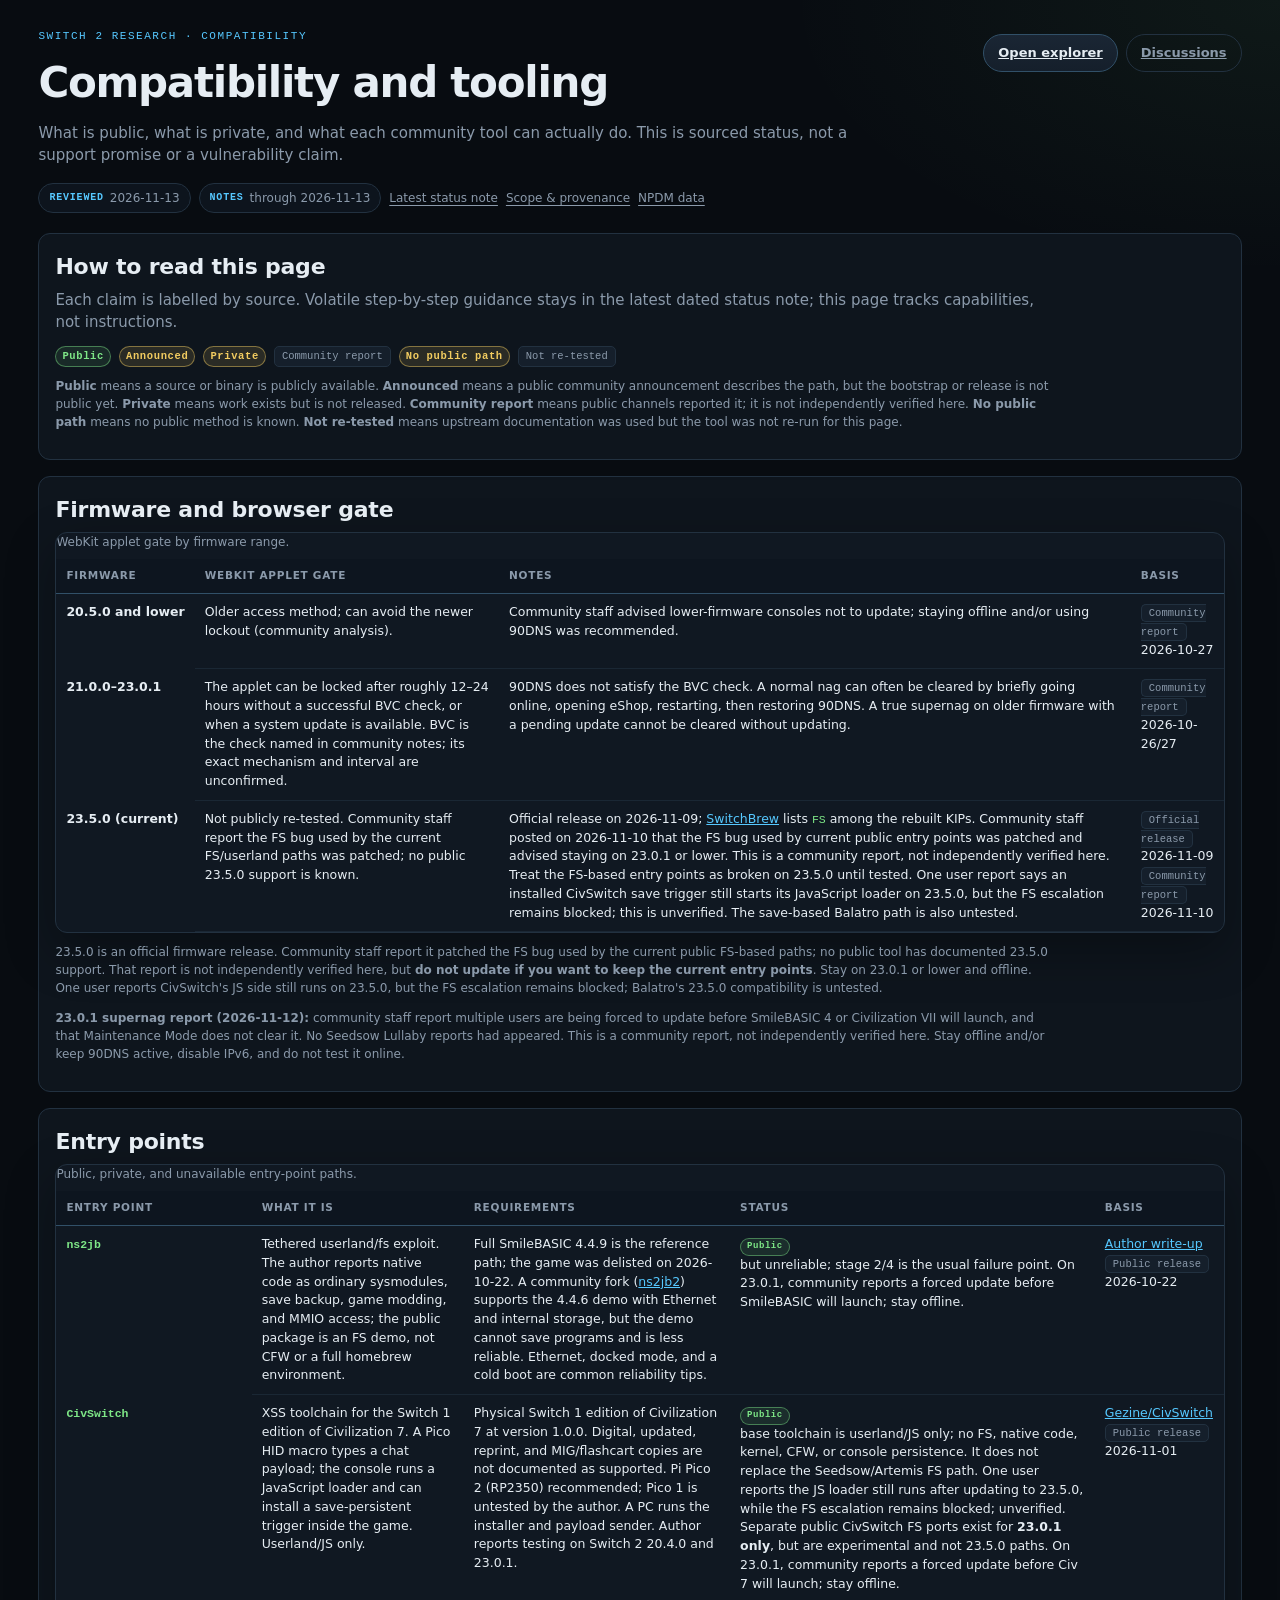
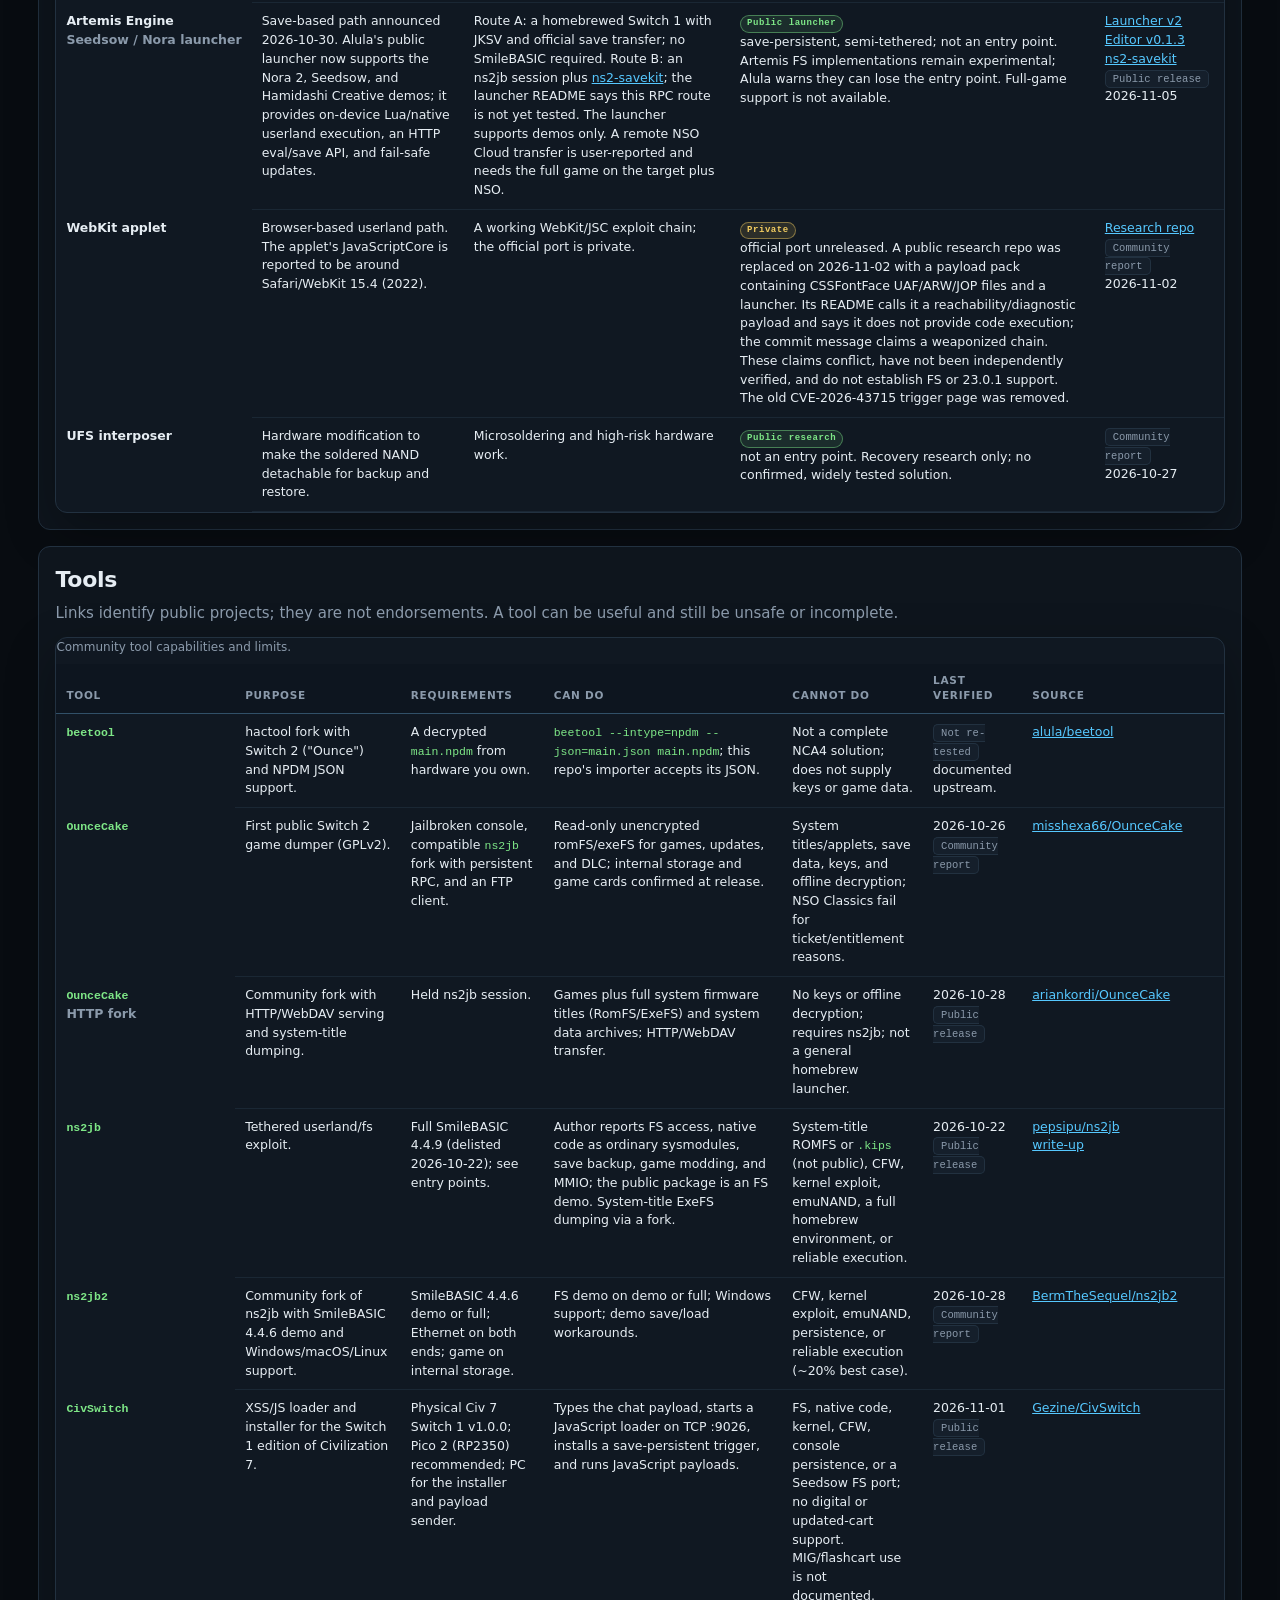
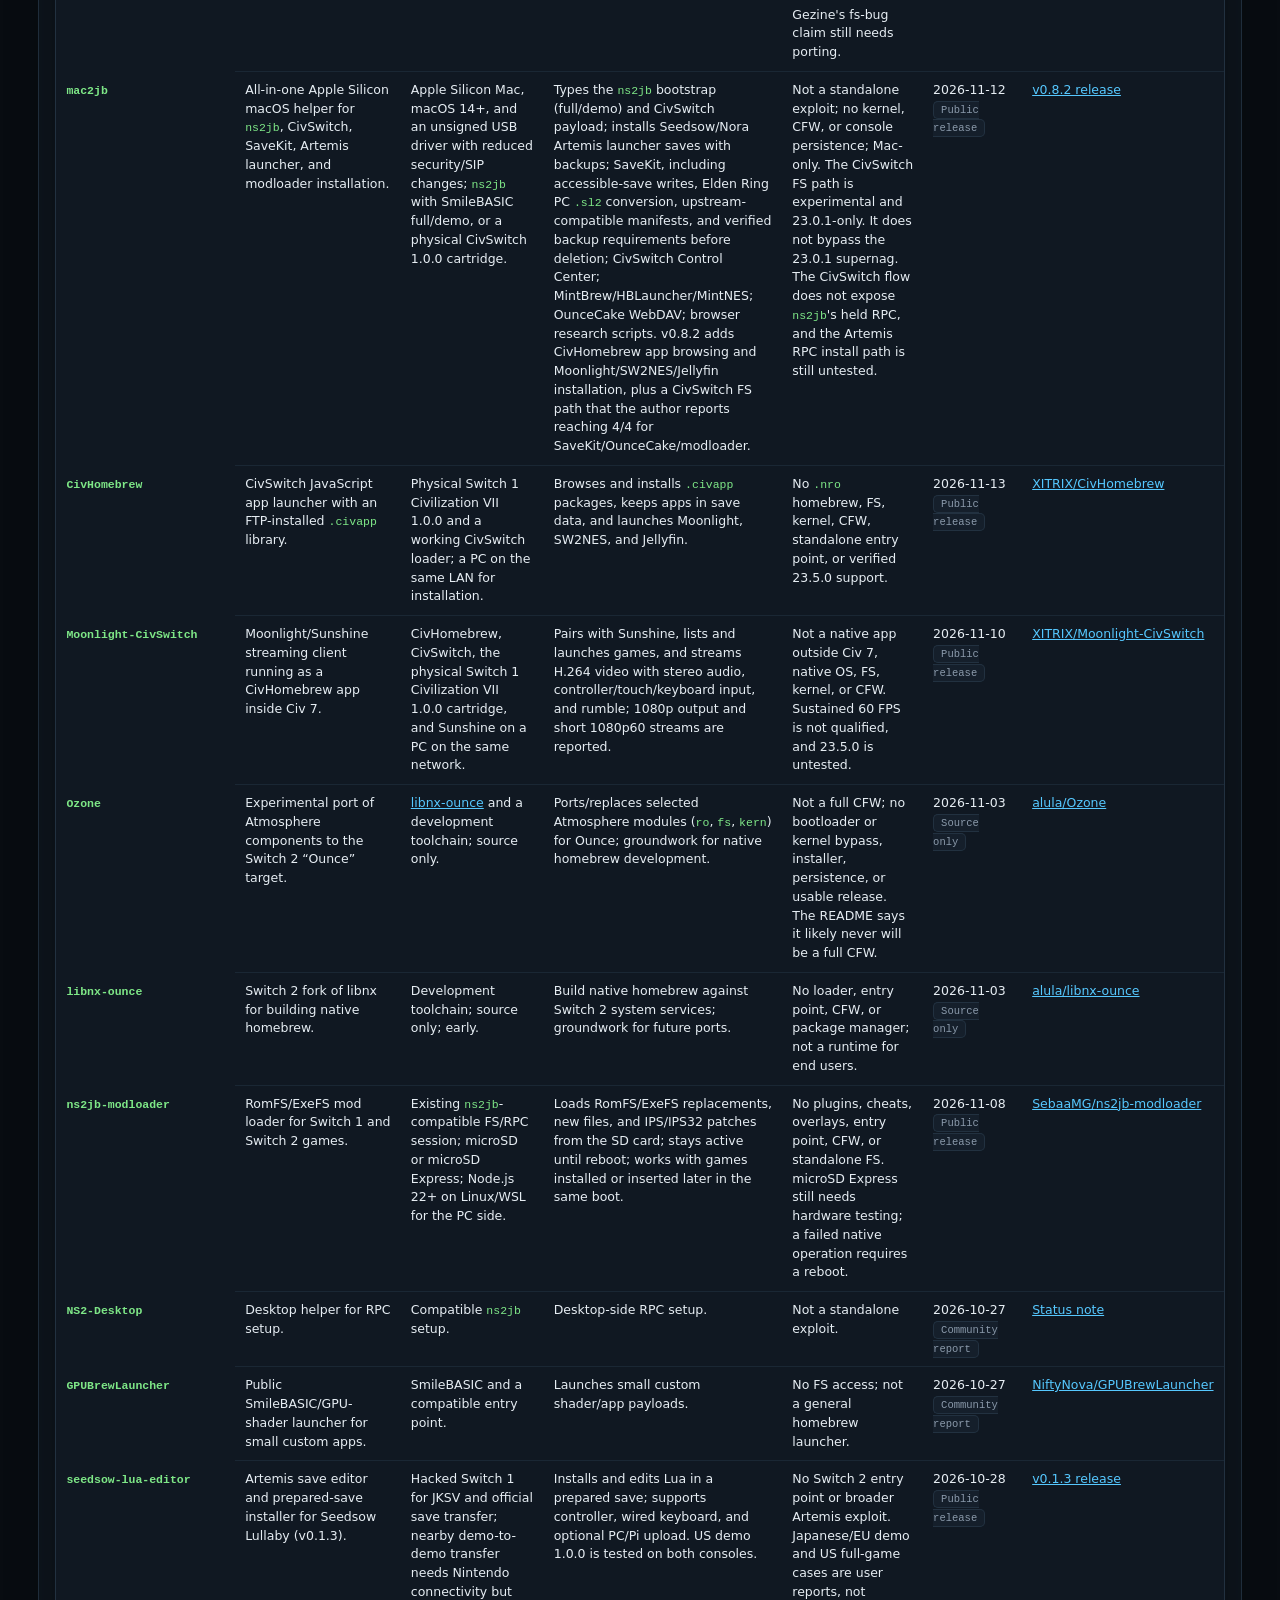
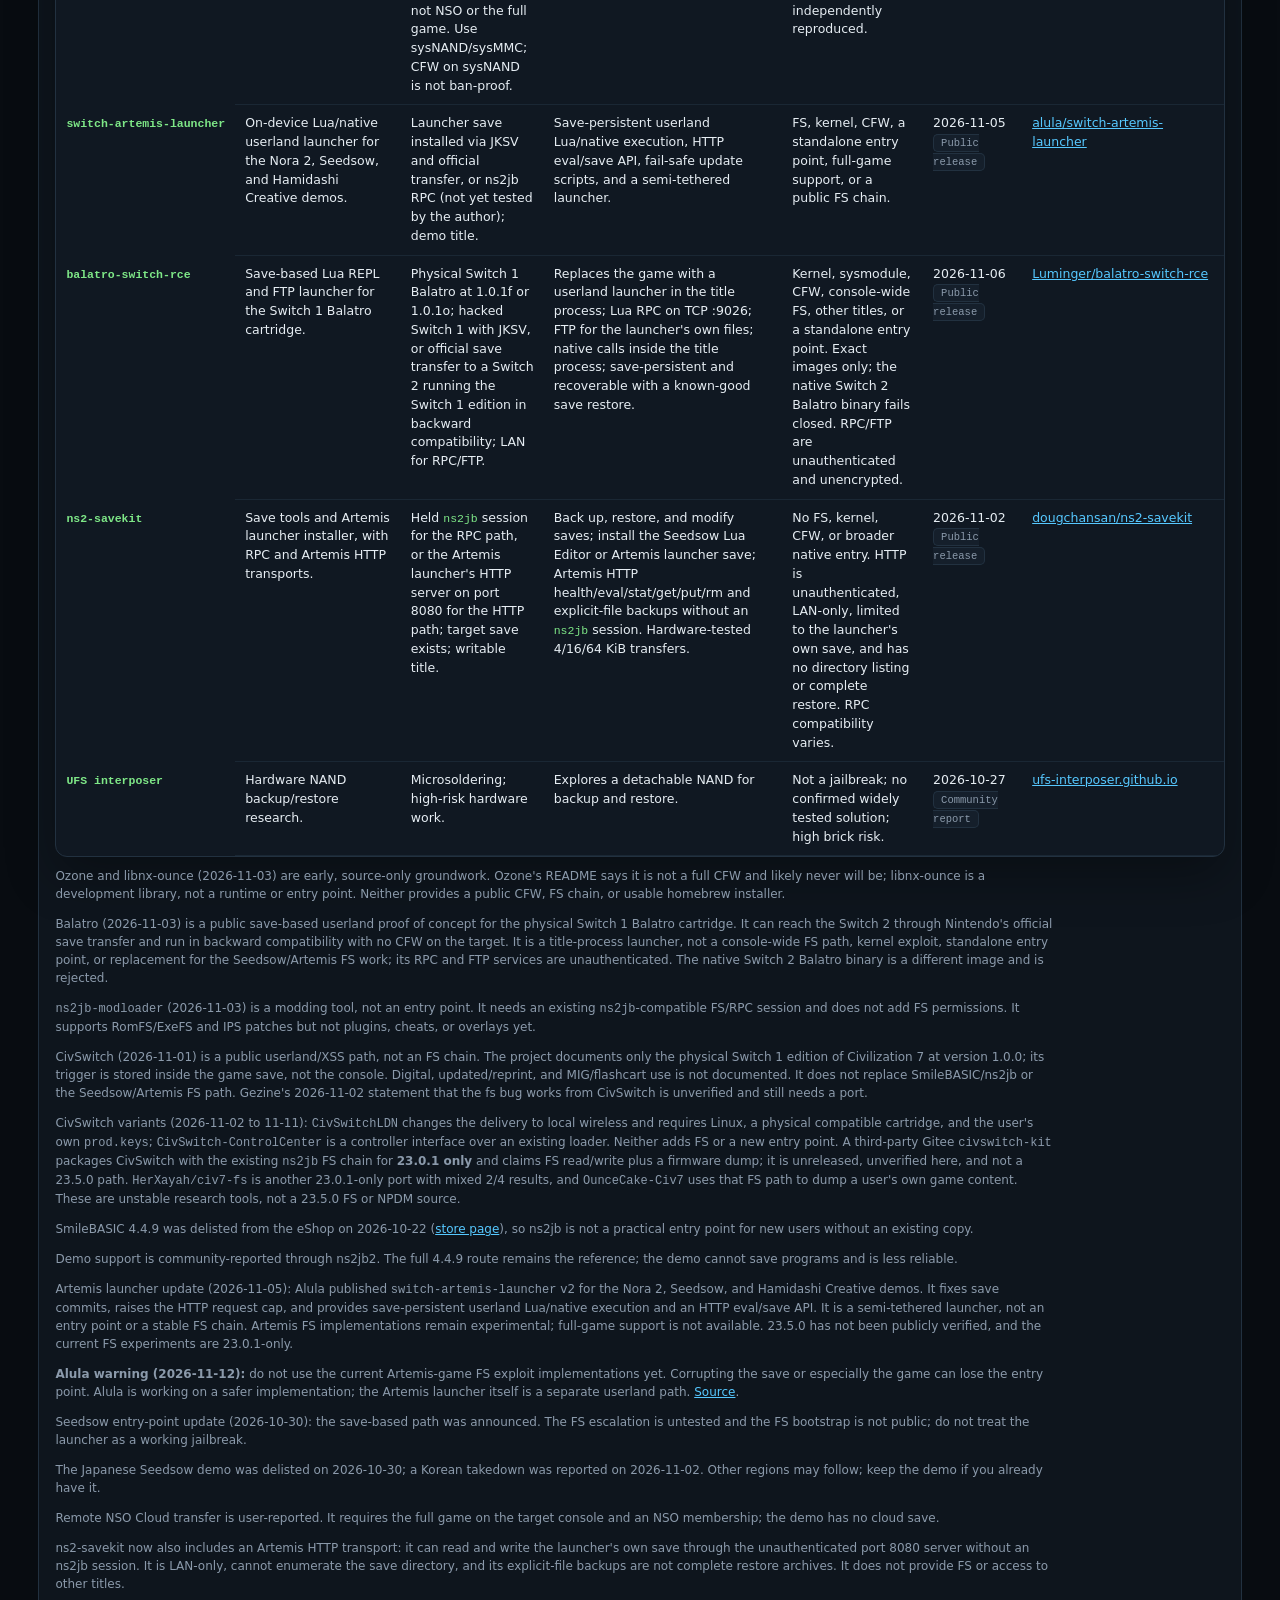
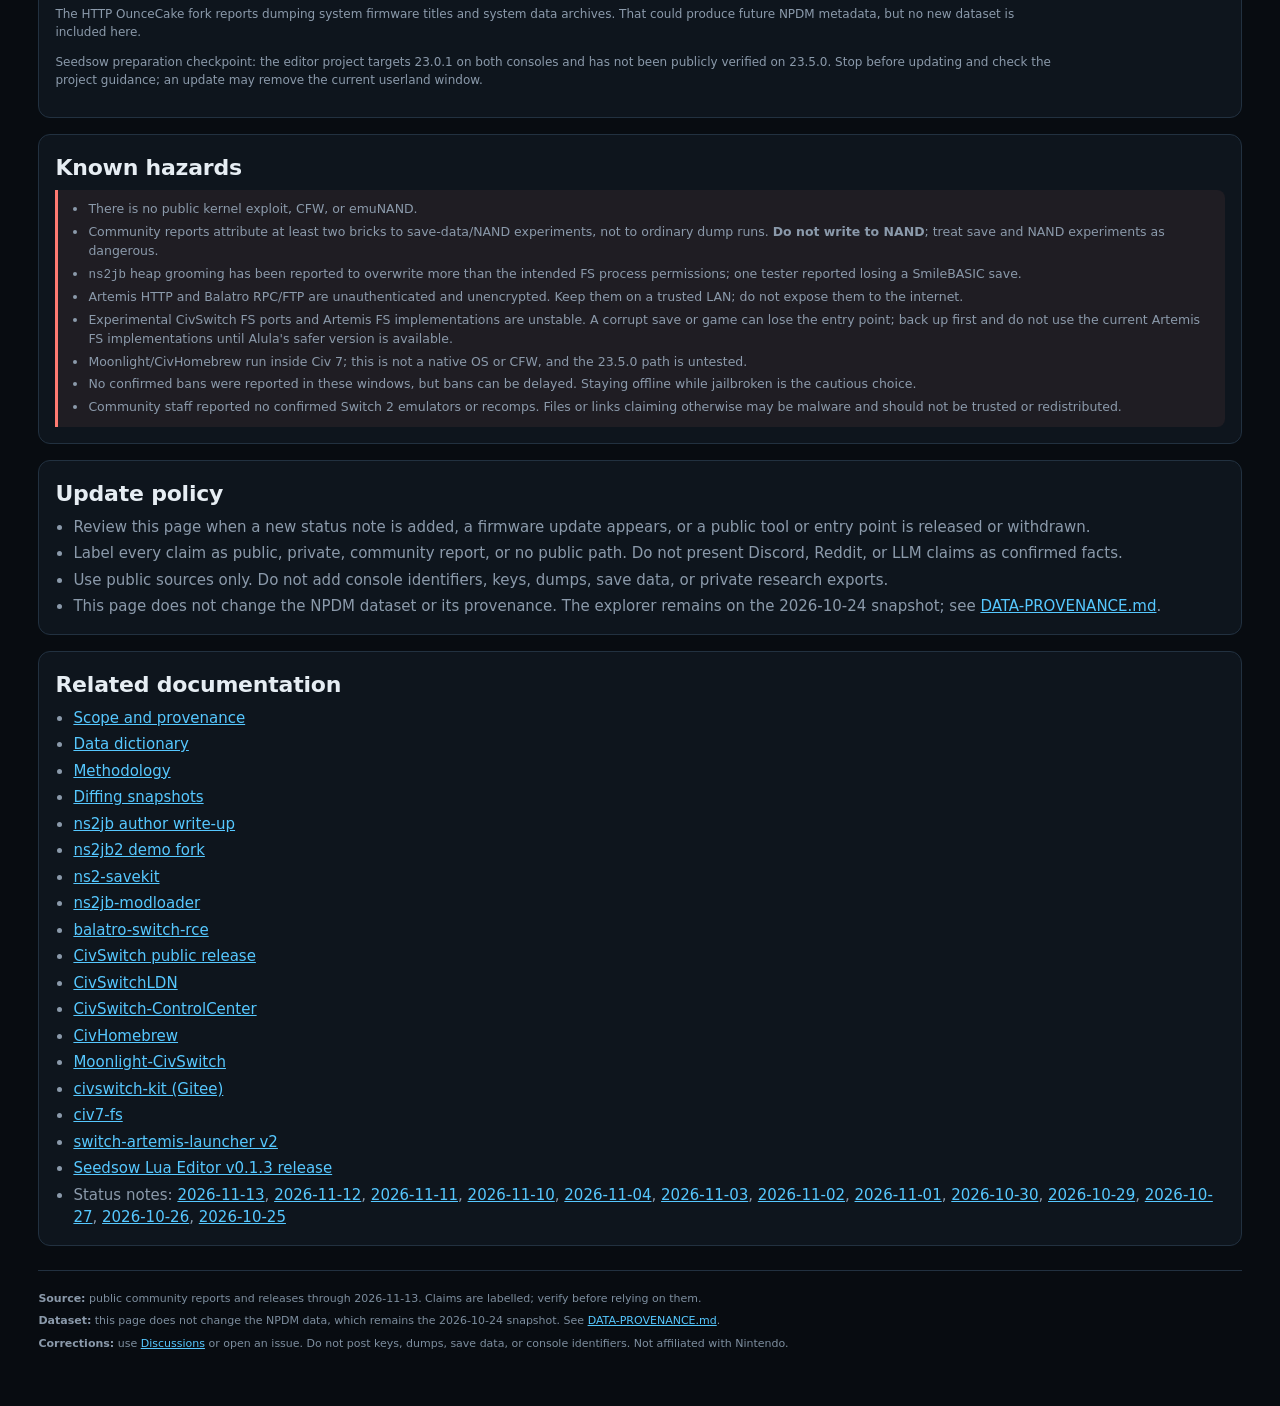
==== commit ca35bf73: "Add 2026-11-11 to 11-13 status and Moonlight update" ====
--- a/site/compatibility.html
+++ b/site/compatibility.html
@@ -28,9 +28,9 @@
     </header>
 
     <div class="dataset-meta" aria-label="Review status">
-      <span class="dataset-badge"><strong>Reviewed</strong> 2026-11-10</span>
-      <span class="dataset-badge"><strong>Notes</strong> through 2026-11-10</span>
-      <a class="dataset-link" href="https://github.com/tasenjo80/switch2-npdm-explorer/blob/master/docs/status-2026-11-10.md" target="_blank" rel="noopener">Latest status note</a>
+      <span class="dataset-badge"><strong>Reviewed</strong> 2026-11-13</span>
+      <span class="dataset-badge"><strong>Notes</strong> through 2026-11-13</span>
+      <a class="dataset-link" href="https://github.com/tasenjo80/switch2-npdm-explorer/blob/master/docs/status-2026-11-13.md" target="_blank" rel="noopener">Latest status note</a>
       <a class="dataset-link" href="https://github.com/tasenjo80/switch2-npdm-explorer/blob/master/docs/scope.md" target="_blank" rel="noopener">Scope &amp; provenance</a>
       <a class="dataset-link" href="index.html">NPDM data</a>
     </div>
@@ -93,7 +93,7 @@
               <tr>
                 <th scope="row">23.5.0 (current)</th>
                 <td>Not publicly re-tested. Community staff report the FS bug used by the current FS/userland paths was patched; no public 23.5.0 support is known.</td>
-                <td>Official release on 2026-11-09; <a href="https://switchbrew.org/wiki/23.5.0" target="_blank" rel="noopener">SwitchBrew</a> lists <code>FS</code> among the rebuilt KIPs. Community staff posted on 2026-11-10 that the FS bug used by current public entry points was patched and advised staying on 23.0.1 or lower. This is a community report, not independently verified here. Treat the FS-based entry points as broken on 23.5.0 until tested; the save-based CivSwitch and Balatro paths are also untested.</td>
+                <td>Official release on 2026-11-09; <a href="https://switchbrew.org/wiki/23.5.0" target="_blank" rel="noopener">SwitchBrew</a> lists <code>FS</code> among the rebuilt KIPs. Community staff posted on 2026-11-10 that the FS bug used by current public entry points was patched and advised staying on 23.0.1 or lower. This is a community report, not independently verified here. Treat the FS-based entry points as broken on 23.5.0 until tested. One user report says an installed CivSwitch save trigger still starts its JavaScript loader on 23.5.0, but the FS escalation remains blocked; this is unverified. The save-based Balatro path is also untested.</td>
                 <td><span class="chip">Official release</span><br>2026-11-09<br><span class="chip">Community report</span><br>2026-11-10</td>
               </tr>
             </tbody>
@@ -104,9 +104,17 @@
           patched the FS bug used by the current public FS-based paths; no public
           tool has documented 23.5.0 support. That report is not independently
           verified here, but <strong>do not update if you want to keep the current
-          entry points</strong>. Stay on 23.0.1 or lower and offline. The
-          save-based CivSwitch and Balatro paths are separate, but their 23.5.0
-          compatibility is also untested.
+          entry points</strong>. Stay on 23.0.1 or lower and offline. One user
+          reports CivSwitch's JS side still runs on 23.5.0, but the FS escalation
+          remains blocked; Balatro's 23.5.0 compatibility is untested.
+        </p>
+        <p class="compat-note">
+          <strong>23.0.1 supernag report (2026-11-12):</strong> community staff
+          report multiple users are being forced to update before SmileBASIC 4
+          or Civilization VII will launch, and that Maintenance Mode does not
+          clear it. No Seedsow Lullaby reports had appeared. This is a community
+          report, not independently verified here. Stay offline and/or keep
+          90DNS active, disable IPv6, and do not test it online.
         </p>
       </section>
 
@@ -129,21 +137,21 @@
                 <th scope="row"><code>ns2jb</code></th>
                 <td>Tethered userland/fs exploit. The author reports native code as ordinary sysmodules, save backup, game modding, and MMIO access; the public package is an FS demo, not CFW or a full homebrew environment.</td>
                 <td>Full SmileBASIC 4.4.9 is the reference path; the game was delisted on 2026-10-22. A community fork (<a href="https://gitlab.com/BermTheSequel/ns2jb2" target="_blank" rel="noopener">ns2jb2</a>) supports the 4.4.6 demo with Ethernet and internal storage, but the demo cannot save programs and is less reliable. Ethernet, docked mode, and a cold boot are common reliability tips.</td>
-                <td><span class="badge badge-builtin">Public</span><br>but unreliable; stage 2/4 is the usual failure point.</td>
+                <td><span class="badge badge-builtin">Public</span><br>but unreliable; stage 2/4 is the usual failure point. On 23.0.1, community reports a forced update before SmileBASIC will launch; stay offline.</td>
                 <td><a href="https://pepsipu.com/blog/2026-10-switch2-jailbreak-ns2jb/" target="_blank" rel="noopener">Author write-up</a><br><span class="chip">Public release</span><br>2026-10-22</td>
               </tr>
               <tr>
                 <th scope="row"><code>CivSwitch</code></th>
                 <td>XSS toolchain for the Switch 1 edition of Civilization 7. A Pico HID macro types a chat payload; the console runs a JavaScript loader and can install a save-persistent trigger inside the game. Userland/JS only.</td>
                 <td>Physical Switch 1 edition of Civilization 7 at version 1.0.0. Digital, updated, reprint, and MIG/flashcart copies are not documented as supported. Pi Pico 2 (RP2350) recommended; Pico 1 is untested by the author. A PC runs the installer and payload sender. Author reports testing on Switch 2 20.4.0 and 23.0.1.</td>
-                <td><span class="badge badge-builtin">Public</span><br>userland/JS only; no FS, native code, kernel, CFW, or console persistence. It does not replace the Seedsow/Artemis FS path. Gezine stated on 2026-11-02 that the fs bug works from CivSwitch but needs porting; this is unverified and not a current FS path.</td>
+                <td><span class="badge badge-builtin">Public</span><br>base toolchain is userland/JS only; no FS, native code, kernel, CFW, or console persistence. It does not replace the Seedsow/Artemis FS path. One user reports the JS loader still runs after updating to 23.5.0, while the FS escalation remains blocked; unverified. Separate public CivSwitch FS ports exist for <strong>23.0.1 only</strong>, but are experimental and not 23.5.0 paths. On 23.0.1, community reports a forced update before Civ 7 will launch; stay offline.</td>
                 <td><a href="https://github.com/Gezine/CivSwitch" target="_blank" rel="noopener">Gezine/CivSwitch</a><br><span class="chip">Public release</span><br>2026-11-01</td>
               </tr>
               <tr>
                 <th scope="row">Artemis Engine<br><span class="muted">Seedsow / Nora launcher</span></th>
                 <td>Save-based path announced 2026-10-30. Alula's public launcher now supports the Nora 2, Seedsow, and Hamidashi Creative demos; it provides on-device Lua/native userland execution, an HTTP eval/save API, and fail-safe updates.</td>
                 <td>Route A: a homebrewed Switch 1 with JKSV and official save transfer; no SmileBASIC required. Route B: an ns2jb session plus <a href="https://github.com/dougchansan/ns2-savekit" target="_blank" rel="noopener">ns2-savekit</a>; the launcher README says this RPC route is not yet tested. The launcher supports demos only. A remote NSO Cloud transfer is user-reported and needs the full game on the target plus NSO.</td>
-                <td><span class="badge badge-builtin">Public launcher</span><br>save-persistent, semi-tethered; not an entry point. FS escalation is still unconfirmed and not public; full-game support is not available.</td>
+                <td><span class="badge badge-builtin">Public launcher</span><br>save-persistent, semi-tethered; not an entry point. Artemis FS implementations remain experimental; Alula warns they can lose the entry point. Full-game support is not available.</td>
                 <td><a href="https://github.com/alula/switch-artemis-launcher/releases/tag/v2" target="_blank" rel="noopener">Launcher v2</a><br><a href="https://github.com/DialingSpoon527/seedsow-lua-editor/releases/tag/v0.1.3" target="_blank" rel="noopener">Editor v0.1.3</a><br><a href="https://github.com/dougchansan/ns2-savekit" target="_blank" rel="noopener">ns2-savekit</a><br><span class="chip">Public release</span><br>2026-11-05</td>
               </tr>
               <tr>
@@ -250,12 +258,30 @@
               </tr>
               <tr>
                 <th scope="row"><code>mac2jb</code></th>
-                <td>All-in-one Apple Silicon macOS helper for <code>ns2jb</code> and CivSwitch, with MintBrew, SaveKit, and Artemis launcher installation.</td>
+                <td>All-in-one Apple Silicon macOS helper for <code>ns2jb</code>, CivSwitch, SaveKit, Artemis launcher, and modloader installation.</td>
                 <td>Apple Silicon Mac, macOS 14+, and an unsigned USB driver with reduced security/SIP changes; <code>ns2jb</code> with SmileBASIC full/demo, or a physical CivSwitch 1.0.0 cartridge.</td>
-                <td>Types the <code>ns2jb</code> bootstrap (full/demo) and CivSwitch payload; installs Seedsow/Nora Artemis launcher saves with backups; SaveKit, including accessible-save writes, Elden Ring PC <code>.sl2</code> conversion, upstream-compatible manifests, and verified backup requirements before deletion; CivSwitch Control Center (read-only save exports, controller input monitoring, JavaScript staging); MintBrew/HBLauncher/MintNES; OunceCake WebDAV; browser research scripts.</td>
-                <td>Not a standalone exploit; no FS, kernel, CFW, or console persistence; Mac-only. The CivSwitch flow does not expose <code>ns2jb</code>'s held RPC, and the Artemis RPC install path is still untested.</td>
-                <td>2026-11-03<br><span class="chip">Public release</span></td>
-                <td><a href="https://github.com/cpypwn/mac2jb/releases/tag/v0.7.3" target="_blank" rel="noopener">v0.7.3 release</a></td>
+                <td>Types the <code>ns2jb</code> bootstrap (full/demo) and CivSwitch payload; installs Seedsow/Nora Artemis launcher saves with backups; SaveKit, including accessible-save writes, Elden Ring PC <code>.sl2</code> conversion, upstream-compatible manifests, and verified backup requirements before deletion; CivSwitch Control Center; MintBrew/HBLauncher/MintNES; OunceCake WebDAV; browser research scripts. v0.8.2 adds CivHomebrew app browsing and Moonlight/SW2NES/Jellyfin installation, plus a CivSwitch FS path that the author reports reaching 4/4 for SaveKit/OunceCake/modloader.</td>
+                <td>Not a standalone exploit; no kernel, CFW, or console persistence; Mac-only. The CivSwitch FS path is experimental and 23.0.1-only. It does not bypass the 23.0.1 supernag. The CivSwitch flow does not expose <code>ns2jb</code>'s held RPC, and the Artemis RPC install path is still untested.</td>
+                <td>2026-11-12<br><span class="chip">Public release</span></td>
+                <td><a href="https://github.com/cpypwn/mac2jb/releases/tag/v0.8.2" target="_blank" rel="noopener">v0.8.2 release</a></td>
+              </tr>
+              <tr>
+                <th scope="row"><code>CivHomebrew</code></th>
+                <td>CivSwitch JavaScript app launcher with an FTP-installed <code>.civapp</code> library.</td>
+                <td>Physical Switch 1 Civilization VII 1.0.0 and a working CivSwitch loader; a PC on the same LAN for installation.</td>
+                <td>Browses and installs <code>.civapp</code> packages, keeps apps in save data, and launches Moonlight, SW2NES, and Jellyfin.</td>
+                <td>No <code>.nro</code> homebrew, FS, kernel, CFW, standalone entry point, or verified 23.5.0 support.</td>
+                <td>2026-11-13<br><span class="chip">Public release</span></td>
+                <td><a href="https://github.com/XITRIX/CivHomebrew" target="_blank" rel="noopener">XITRIX/CivHomebrew</a></td>
+              </tr>
+              <tr>
+                <th scope="row"><code>Moonlight-CivSwitch</code></th>
+                <td>Moonlight/Sunshine streaming client running as a CivHomebrew app inside Civ 7.</td>
+                <td>CivHomebrew, CivSwitch, the physical Switch 1 Civilization VII 1.0.0 cartridge, and Sunshine on a PC on the same network.</td>
+                <td>Pairs with Sunshine, lists and launches games, and streams H.264 video with stereo audio, controller/touch/keyboard input, and rumble; 1080p output and short 1080p60 streams are reported.</td>
+                <td>Not a native app outside Civ 7, native OS, FS, kernel, or CFW. Sustained 60 FPS is not qualified, and 23.5.0 is untested.</td>
+                <td>2026-11-10<br><span class="chip">Public release</span></td>
+                <td><a href="https://github.com/XITRIX/Moonlight-CivSwitch" target="_blank" rel="noopener">XITRIX/Moonlight-CivSwitch</a></td>
               </tr>
               <tr>
                 <th scope="row"><code>Ozone</code></th>
@@ -383,6 +409,21 @@
           unverified and still needs a port.
         </p>
         <p class="compat-note">
+          CivSwitch variants (2026-11-02 to 11-11): <code>CivSwitchLDN</code> changes
+          the delivery to local wireless and requires Linux, a physical
+          compatible cartridge, and the user's own <code>prod.keys</code>;
+          <code>CivSwitch-ControlCenter</code> is a controller interface over an
+          existing loader. Neither adds FS or a new entry point. A third-party
+          Gitee <code>civswitch-kit</code> packages CivSwitch with the existing
+          <code>ns2jb</code> FS chain for <strong>23.0.1 only</strong> and claims
+          FS read/write plus a firmware dump; it is unreleased, unverified here,
+          and not a 23.5.0 path. <code>HerXayah/civ7-fs</code> is another
+          23.0.1-only port with mixed 2/4 results, and
+          <code>OunceCake-Civ7</code> uses that FS path to dump a user's own game
+          content. These are unstable research tools, not a 23.5.0 FS or NPDM
+          source.
+        </p>
+        <p class="compat-note">
           SmileBASIC 4.4.9 was delisted from the eShop on 2026-10-22
           (<a href="https://www.nintendo.com/us/store/products/smilebasic-4-switch/" target="_blank" rel="noopener">store page</a>),
           so ns2jb is not a practical entry point for new users without an
@@ -399,10 +440,17 @@
           Hamidashi Creative demos. It fixes save commits, raises the HTTP
           request cap, and provides save-persistent userland Lua/native
           execution and an HTTP eval/save API. It is a semi-tethered launcher,
-          not an entry point or an FS chain. The FS escalation remains
-          unconfirmed and not public; full-game support is not available. 23.5.0
-          has not been publicly verified, and if it closes the 23.0.1 window,
-          another FS exploit is still needed to install the launcher save.
+          not an entry point or a stable FS chain. Artemis FS implementations
+          remain experimental; full-game support is not available. 23.5.0 has
+          not been publicly verified, and the current FS experiments are
+          23.0.1-only.
+        </p>
+        <p class="compat-note">
+          <strong>Alula warning (2026-11-12):</strong> do not use the current
+          Artemis-game FS exploit implementations yet. Corrupting the save or
+          especially the game can lose the entry point. Alula is working on a
+          safer implementation; the Artemis launcher itself is a separate
+          userland path. <a href="https://x.com/__alula/status/2120954659485475243" target="_blank" rel="noopener">Source</a>.
         </p>
         <p class="compat-note">
           Seedsow entry-point update (2026-10-30): the save-based path was
@@ -447,6 +495,8 @@
             <li>Community reports attribute at least two bricks to save-data/NAND experiments, not to ordinary dump runs. <strong>Do not write to NAND</strong>; treat save and NAND experiments as dangerous.</li>
             <li><code>ns2jb</code> heap grooming has been reported to overwrite more than the intended FS process permissions; one tester reported losing a SmileBASIC save.</li>
             <li>Artemis HTTP and Balatro RPC/FTP are unauthenticated and unencrypted. Keep them on a trusted LAN; do not expose them to the internet.</li>
+            <li>Experimental CivSwitch FS ports and Artemis FS implementations are unstable. A corrupt save or game can lose the entry point; back up first and do not use the current Artemis FS implementations until Alula's safer version is available.</li>
+            <li>Moonlight/CivHomebrew run inside Civ 7; this is not a native OS or CFW, and the 23.5.0 path is untested.</li>
             <li>No confirmed bans were reported in these windows, but bans can be delayed. Staying offline while jailbroken is the cautious choice.</li>
             <li>Community staff reported no confirmed Switch 2 emulators or recomps. Files or links claiming otherwise may be malware and should not be trusted or redistributed.</li>
           </ul>
@@ -476,15 +526,21 @@
           <li><a href="https://github.com/SebaaMG/ns2jb-modloader" target="_blank" rel="noopener">ns2jb-modloader</a></li>
           <li><a href="https://github.com/Luminger/balatro-switch-rce" target="_blank" rel="noopener">balatro-switch-rce</a></li>
           <li><a href="https://github.com/Gezine/CivSwitch" target="_blank" rel="noopener">CivSwitch public release</a></li>
+          <li><a href="https://github.com/ItsNerisma/CivSwitchLDN" target="_blank" rel="noopener">CivSwitchLDN</a></li>
+          <li><a href="https://github.com/MatthewKuKanich/CivSwitch-ControlCenter" target="_blank" rel="noopener">CivSwitch-ControlCenter</a></li>
+          <li><a href="https://github.com/XITRIX/CivHomebrew" target="_blank" rel="noopener">CivHomebrew</a></li>
+          <li><a href="https://github.com/XITRIX/Moonlight-CivSwitch" target="_blank" rel="noopener">Moonlight-CivSwitch</a></li>
+          <li><a href="https://gitee.com/mza1010/civswitch-kit" target="_blank" rel="noopener">civswitch-kit (Gitee)</a></li>
+          <li><a href="https://github.com/HerXayah/civ7-fs" target="_blank" rel="noopener">civ7-fs</a></li>
           <li><a href="https://github.com/alula/switch-artemis-launcher/releases/tag/v2" target="_blank" rel="noopener">switch-artemis-launcher v2</a></li>
           <li><a href="https://github.com/DialingSpoon527/seedsow-lua-editor/releases/tag/v0.1.3" target="_blank" rel="noopener">Seedsow Lua Editor v0.1.3 release</a></li>
-          <li>Status notes: <a href="https://github.com/tasenjo80/switch2-npdm-explorer/blob/master/docs/status-2026-11-10.md" target="_blank" rel="noopener">2026-11-10</a>, <a href="https://github.com/tasenjo80/switch2-npdm-explorer/blob/master/docs/status-2026-11-04.md" target="_blank" rel="noopener">2026-11-04</a>, <a href="https://github.com/tasenjo80/switch2-npdm-explorer/blob/master/docs/status-2026-11-03.md" target="_blank" rel="noopener">2026-11-03</a>, <a href="https://github.com/tasenjo80/switch2-npdm-explorer/blob/master/docs/status-2026-11-02.md" target="_blank" rel="noopener">2026-11-02</a>, <a href="https://github.com/tasenjo80/switch2-npdm-explorer/blob/master/docs/status-2026-11-01.md" target="_blank" rel="noopener">2026-11-01</a>, <a href="https://github.com/tasenjo80/switch2-npdm-explorer/blob/master/docs/status-2026-10-30.md" target="_blank" rel="noopener">2026-10-30</a>, <a href="https://github.com/tasenjo80/switch2-npdm-explorer/blob/master/docs/status-2026-10-29.md" target="_blank" rel="noopener">2026-10-29</a>, <a href="https://github.com/tasenjo80/switch2-npdm-explorer/blob/master/docs/status-2026-10-27.md" target="_blank" rel="noopener">2026-10-27</a>, <a href="https://github.com/tasenjo80/switch2-npdm-explorer/blob/master/docs/status-2026-10-26.md" target="_blank" rel="noopener">2026-10-26</a>, <a href="https://github.com/tasenjo80/switch2-npdm-explorer/blob/master/docs/status-2026-10-25.md" target="_blank" rel="noopener">2026-10-25</a></li>
+          <li>Status notes: <a href="https://github.com/tasenjo80/switch2-npdm-explorer/blob/master/docs/status-2026-11-13.md" target="_blank" rel="noopener">2026-11-13</a>, <a href="https://github.com/tasenjo80/switch2-npdm-explorer/blob/master/docs/status-2026-11-12.md" target="_blank" rel="noopener">2026-11-12</a>, <a href="https://github.com/tasenjo80/switch2-npdm-explorer/blob/master/docs/status-2026-11-11.md" target="_blank" rel="noopener">2026-11-11</a>, <a href="https://github.com/tasenjo80/switch2-npdm-explorer/blob/master/docs/status-2026-11-10.md" target="_blank" rel="noopener">2026-11-10</a>, <a href="https://github.com/tasenjo80/switch2-npdm-explorer/blob/master/docs/status-2026-11-04.md" target="_blank" rel="noopener">2026-11-04</a>, <a href="https://github.com/tasenjo80/switch2-npdm-explorer/blob/master/docs/status-2026-11-03.md" target="_blank" rel="noopener">2026-11-03</a>, <a href="https://github.com/tasenjo80/switch2-npdm-explorer/blob/master/docs/status-2026-11-02.md" target="_blank" rel="noopener">2026-11-02</a>, <a href="https://github.com/tasenjo80/switch2-npdm-explorer/blob/master/docs/status-2026-11-01.md" target="_blank" rel="noopener">2026-11-01</a>, <a href="https://github.com/tasenjo80/switch2-npdm-explorer/blob/master/docs/status-2026-10-30.md" target="_blank" rel="noopener">2026-10-30</a>, <a href="https://github.com/tasenjo80/switch2-npdm-explorer/blob/master/docs/status-2026-10-29.md" target="_blank" rel="noopener">2026-10-29</a>, <a href="https://github.com/tasenjo80/switch2-npdm-explorer/blob/master/docs/status-2026-10-27.md" target="_blank" rel="noopener">2026-10-27</a>, <a href="https://github.com/tasenjo80/switch2-npdm-explorer/blob/master/docs/status-2026-10-26.md" target="_blank" rel="noopener">2026-10-26</a>, <a href="https://github.com/tasenjo80/switch2-npdm-explorer/blob/master/docs/status-2026-10-25.md" target="_blank" rel="noopener">2026-10-25</a></li>
         </ul>
       </section>
     </main>
 
     <footer class="footer">
-      <p><strong>Source:</strong> public community reports and releases through 2026-11-10. Claims are labelled; verify before relying on them.</p>
+      <p><strong>Source:</strong> public community reports and releases through 2026-11-13. Claims are labelled; verify before relying on them.</p>
       <p><strong>Dataset:</strong> this page does not change the NPDM data, which remains the 2026-10-24 snapshot. See <a href="https://github.com/tasenjo80/switch2-npdm-explorer/blob/master/DATA-PROVENANCE.md" target="_blank" rel="noopener">DATA-PROVENANCE.md</a>.</p>
       <p><strong>Corrections:</strong> use <a href="https://github.com/tasenjo80/switch2-npdm-explorer/discussions" target="_blank" rel="noopener">Discussions</a> or open an issue. Do not post keys, dumps, save data, or console identifiers. Not affiliated with Nintendo.</p>
     </footer>
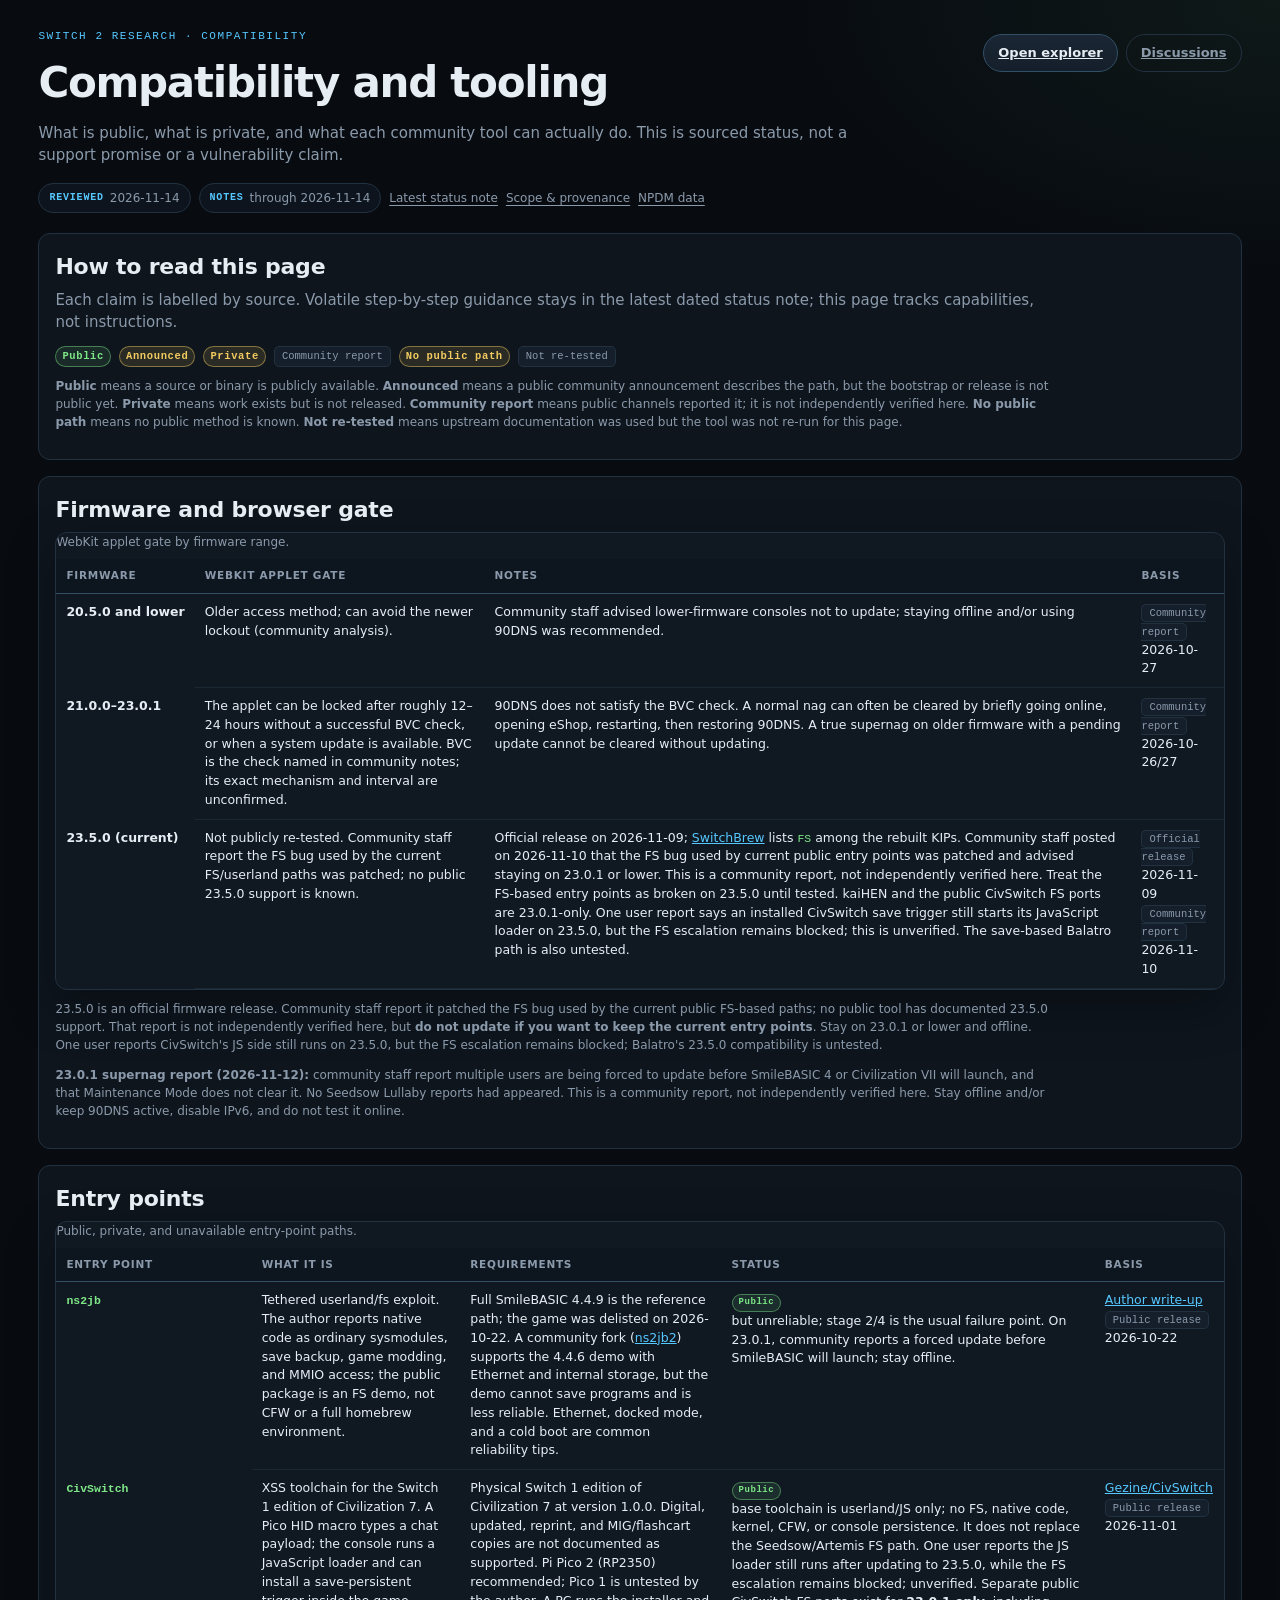
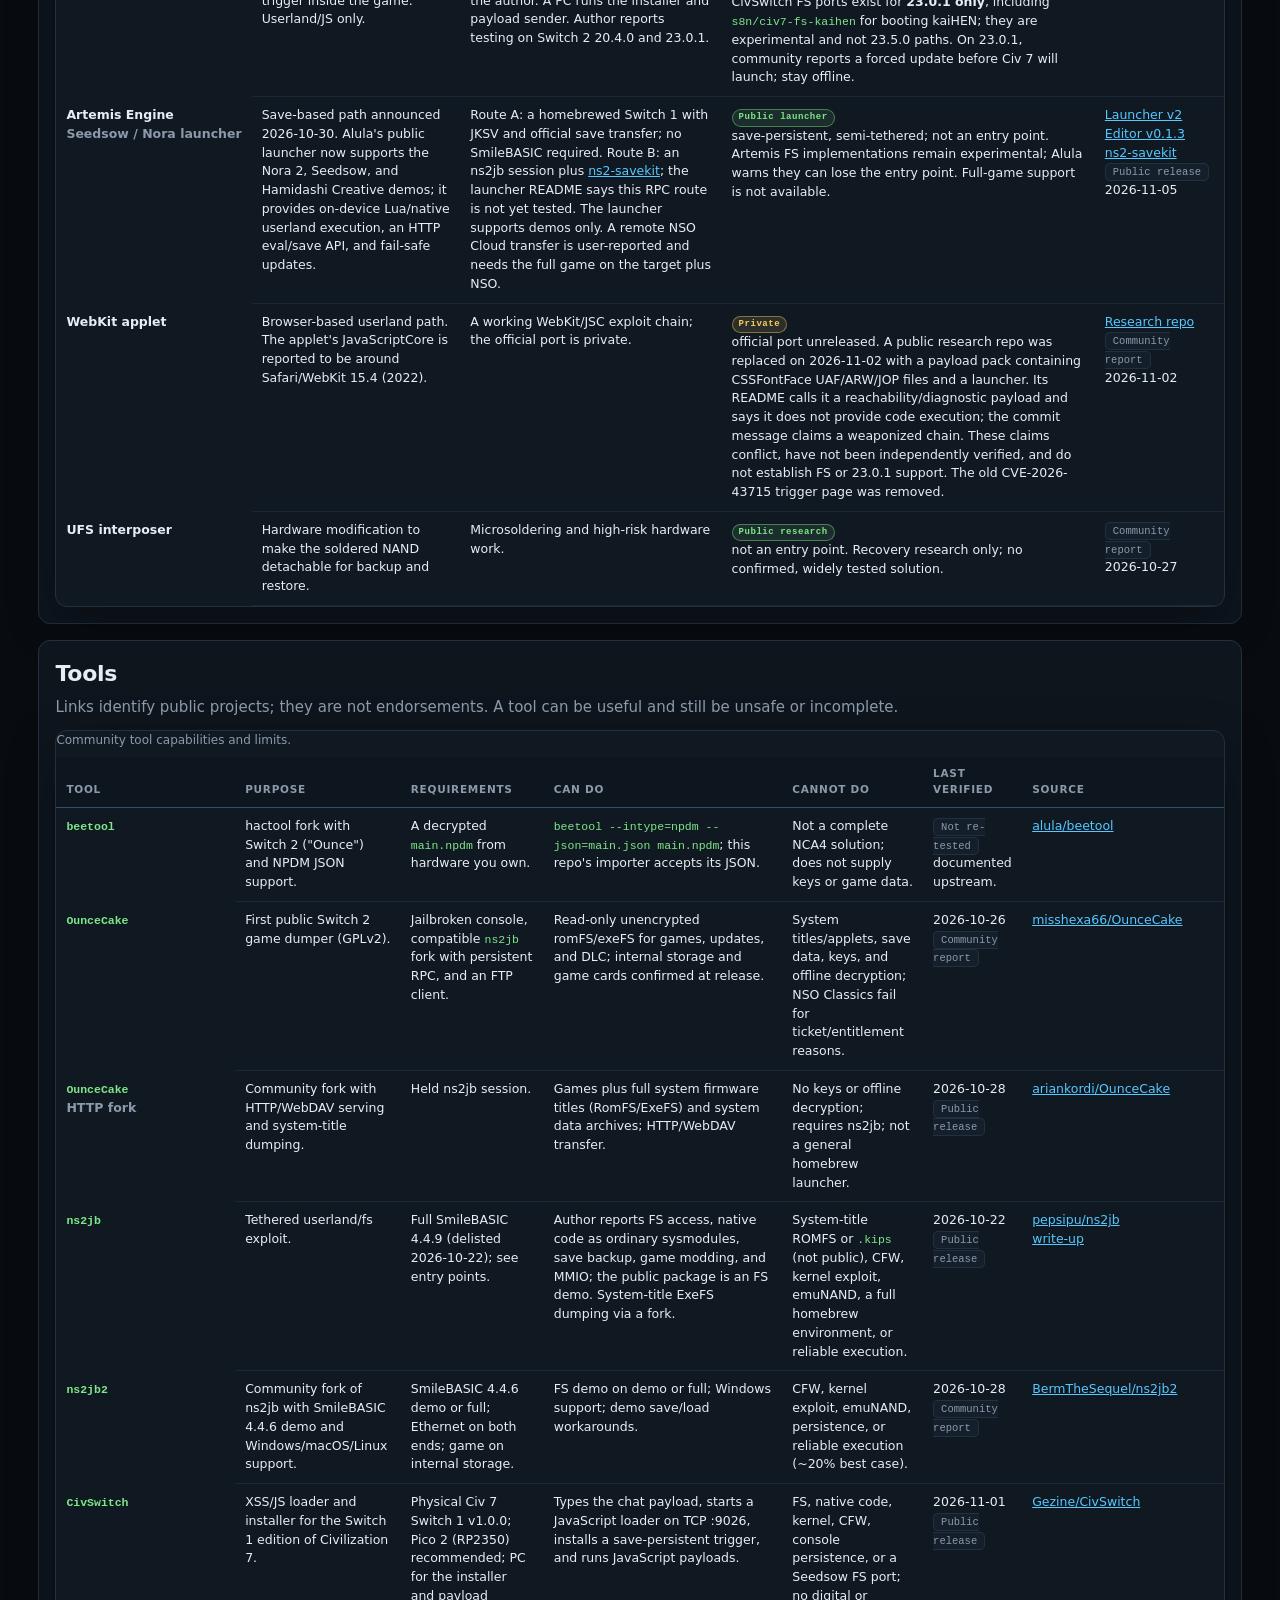
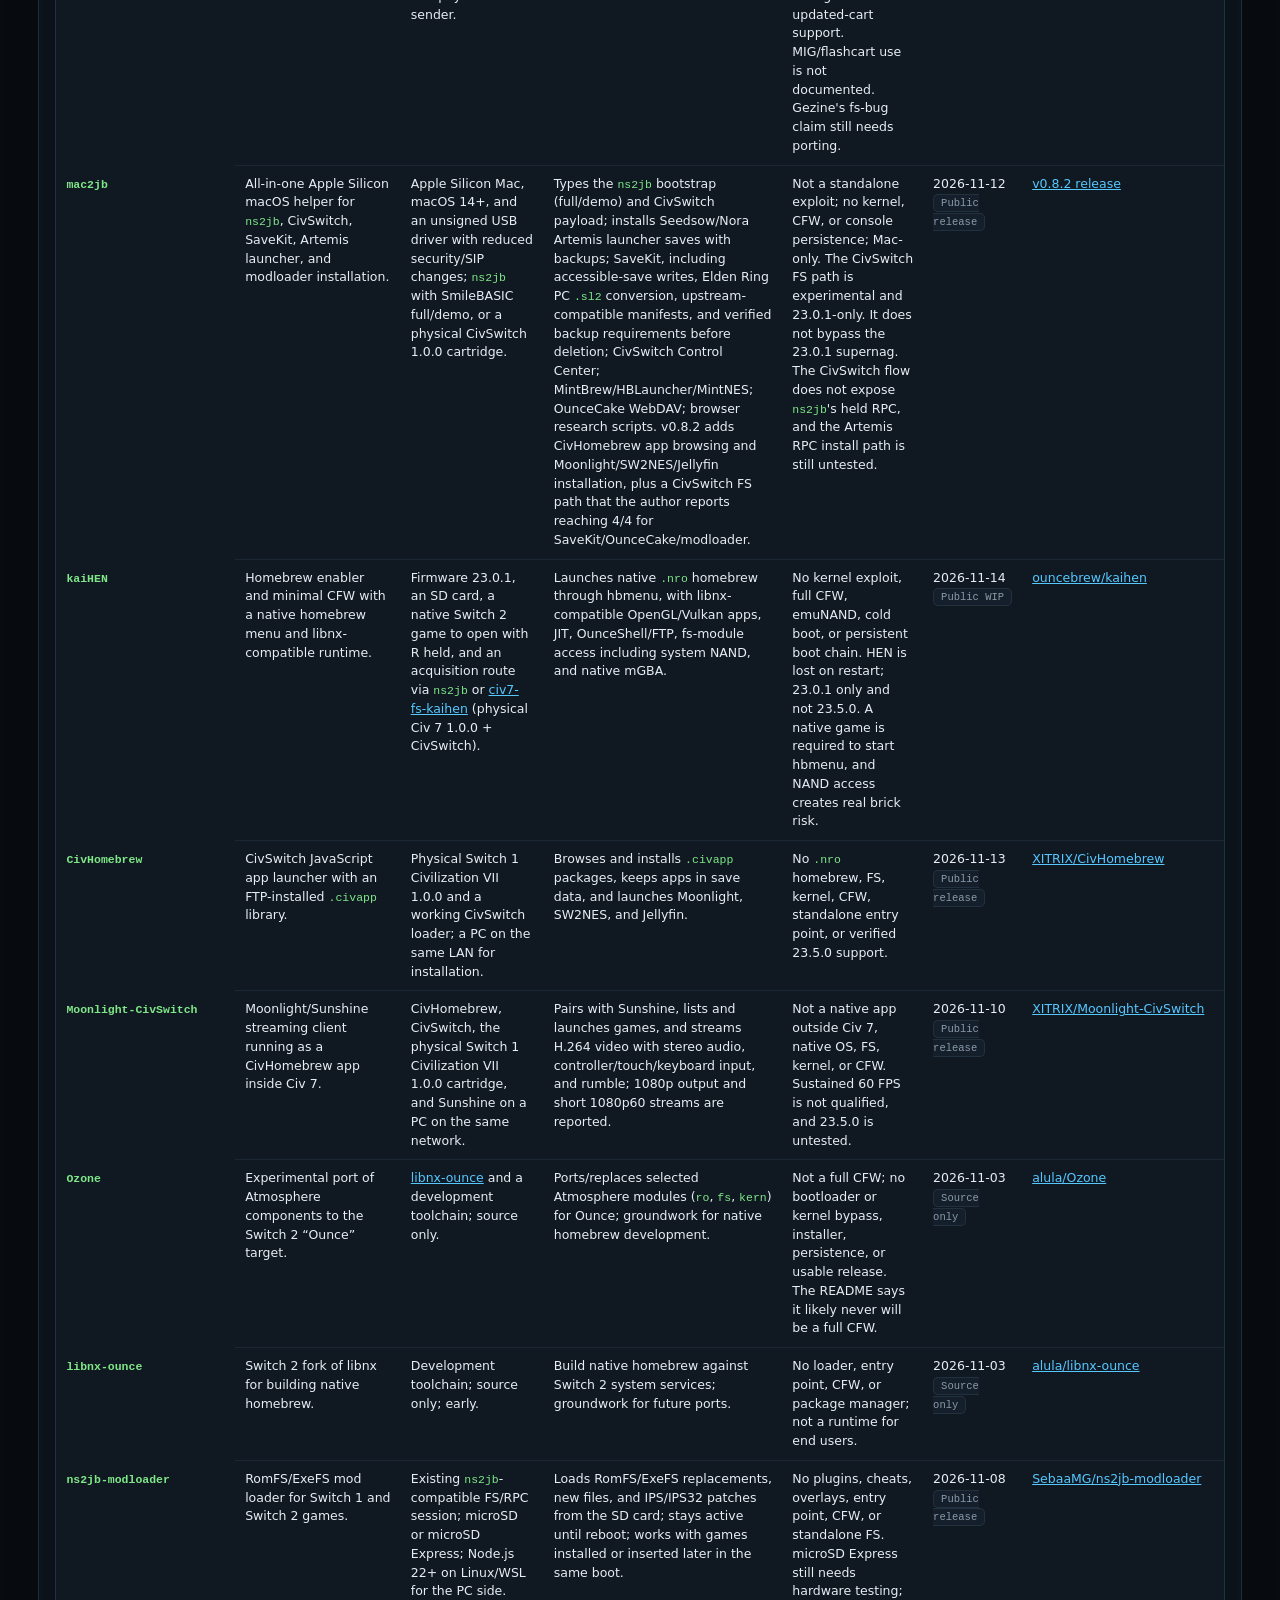
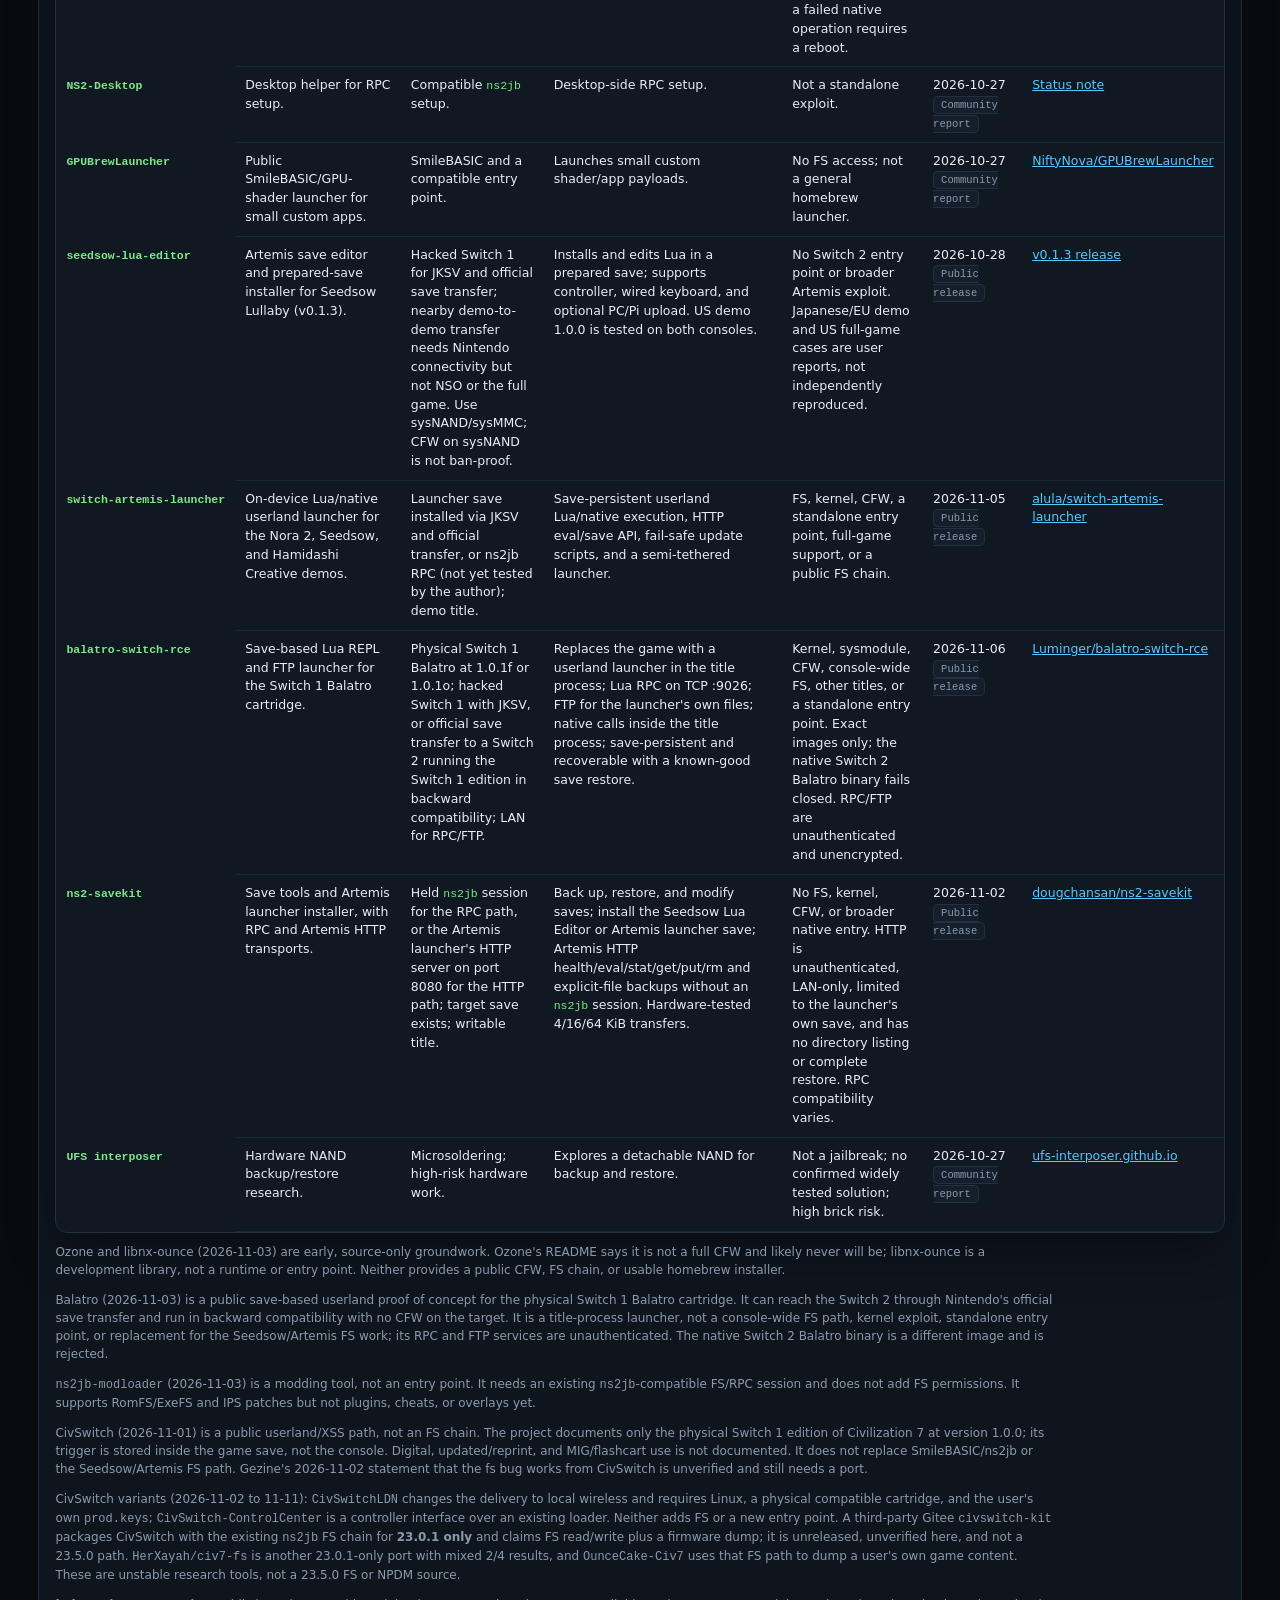
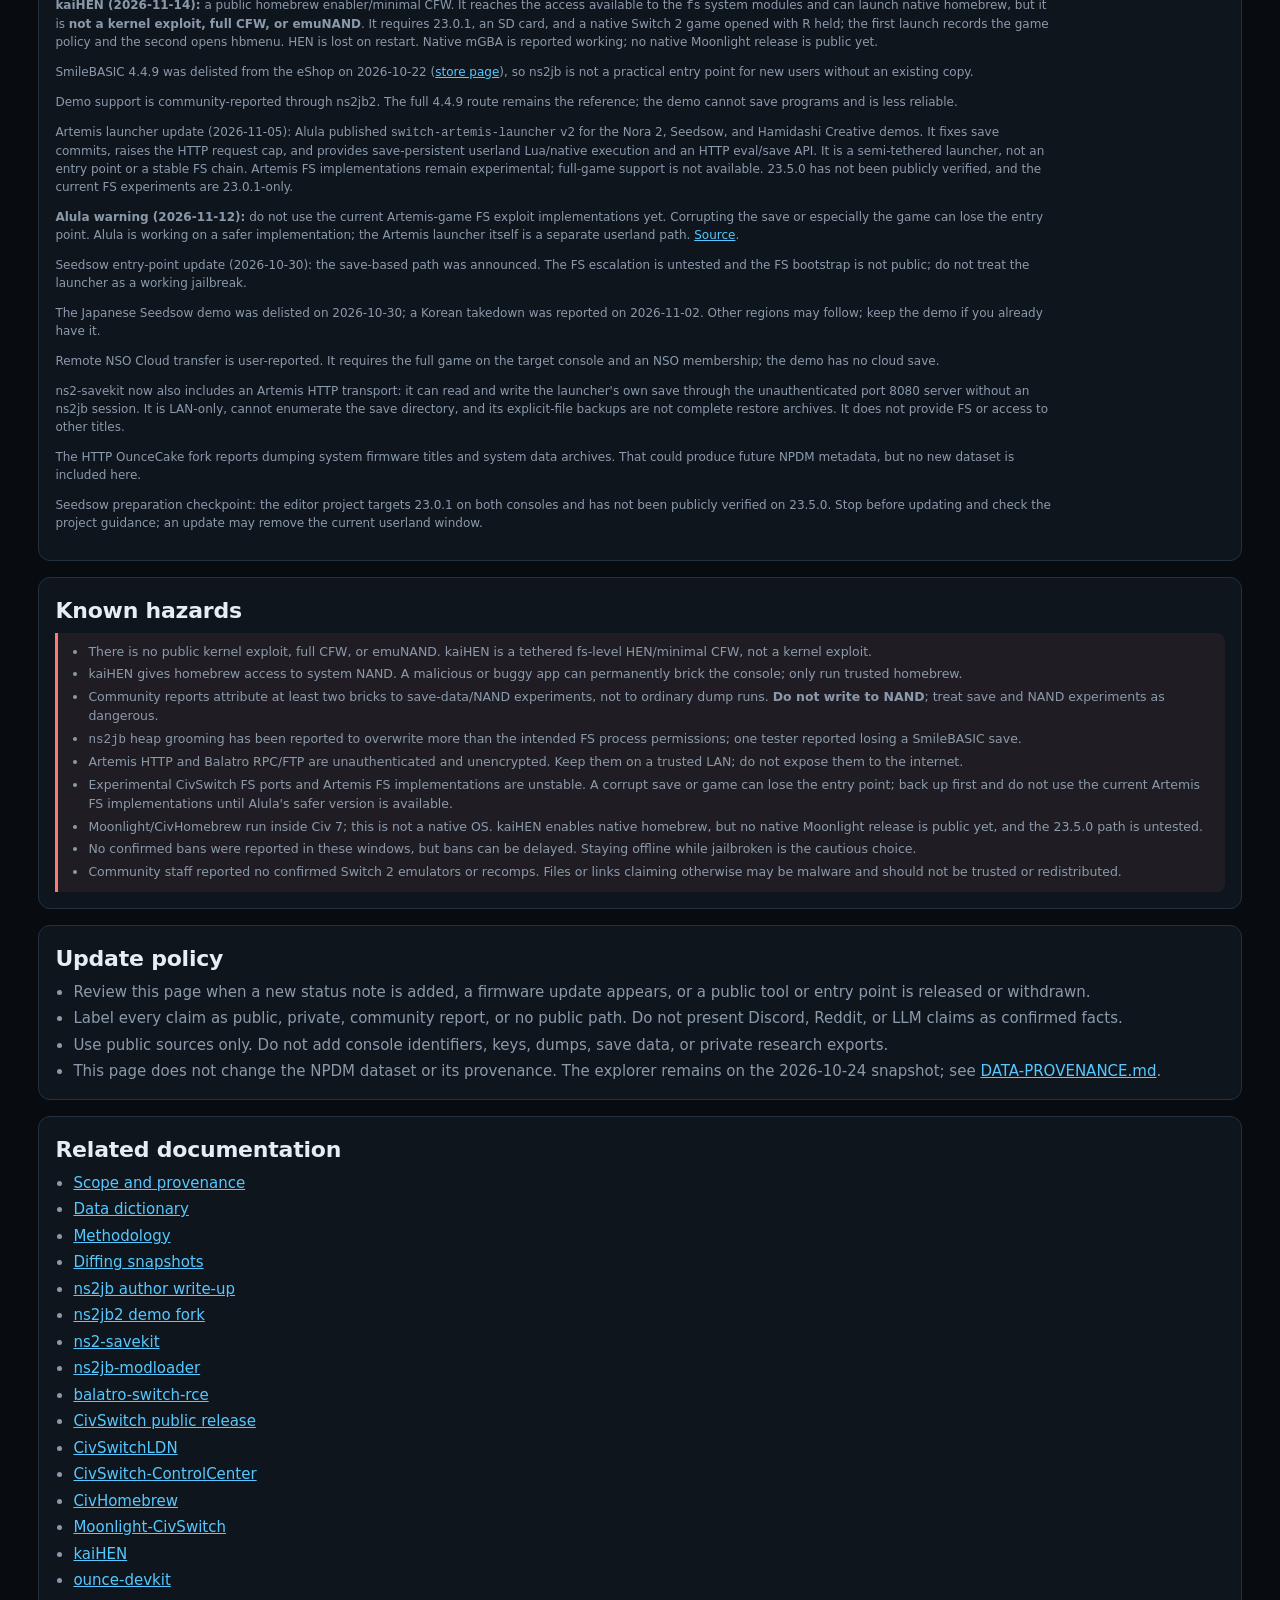
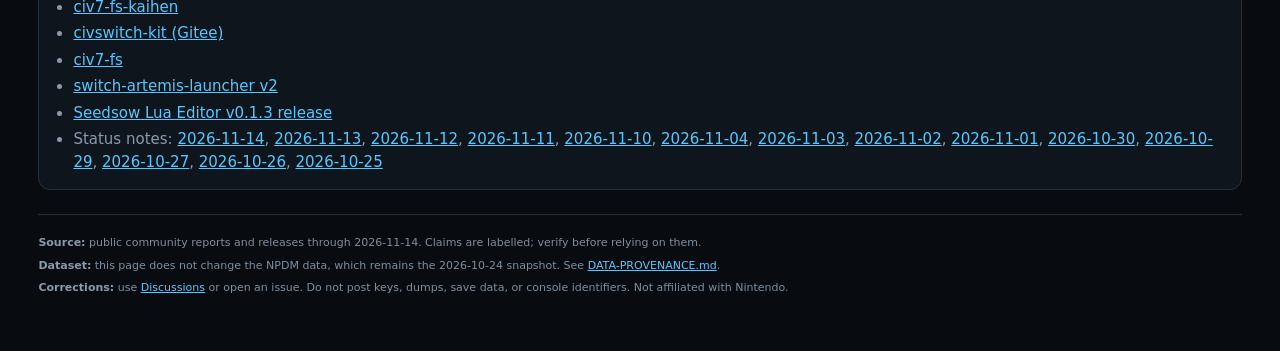
==== commit 4d55b5e2: "Document kaiHEN and native homebrew status" ====
--- a/site/compatibility.html
+++ b/site/compatibility.html
@@ -28,9 +28,9 @@
     </header>
 
     <div class="dataset-meta" aria-label="Review status">
-      <span class="dataset-badge"><strong>Reviewed</strong> 2026-11-13</span>
-      <span class="dataset-badge"><strong>Notes</strong> through 2026-11-13</span>
-      <a class="dataset-link" href="https://github.com/tasenjo80/switch2-npdm-explorer/blob/master/docs/status-2026-11-13.md" target="_blank" rel="noopener">Latest status note</a>
+      <span class="dataset-badge"><strong>Reviewed</strong> 2026-11-14</span>
+      <span class="dataset-badge"><strong>Notes</strong> through 2026-11-14</span>
+      <a class="dataset-link" href="https://github.com/tasenjo80/switch2-npdm-explorer/blob/master/docs/status-2026-11-14.md" target="_blank" rel="noopener">Latest status note</a>
       <a class="dataset-link" href="https://github.com/tasenjo80/switch2-npdm-explorer/blob/master/docs/scope.md" target="_blank" rel="noopener">Scope &amp; provenance</a>
       <a class="dataset-link" href="index.html">NPDM data</a>
     </div>
@@ -93,7 +93,7 @@
               <tr>
                 <th scope="row">23.5.0 (current)</th>
                 <td>Not publicly re-tested. Community staff report the FS bug used by the current FS/userland paths was patched; no public 23.5.0 support is known.</td>
-                <td>Official release on 2026-11-09; <a href="https://switchbrew.org/wiki/23.5.0" target="_blank" rel="noopener">SwitchBrew</a> lists <code>FS</code> among the rebuilt KIPs. Community staff posted on 2026-11-10 that the FS bug used by current public entry points was patched and advised staying on 23.0.1 or lower. This is a community report, not independently verified here. Treat the FS-based entry points as broken on 23.5.0 until tested. One user report says an installed CivSwitch save trigger still starts its JavaScript loader on 23.5.0, but the FS escalation remains blocked; this is unverified. The save-based Balatro path is also untested.</td>
+                <td>Official release on 2026-11-09; <a href="https://switchbrew.org/wiki/23.5.0" target="_blank" rel="noopener">SwitchBrew</a> lists <code>FS</code> among the rebuilt KIPs. Community staff posted on 2026-11-10 that the FS bug used by current public entry points was patched and advised staying on 23.0.1 or lower. This is a community report, not independently verified here. Treat the FS-based entry points as broken on 23.5.0 until tested. kaiHEN and the public CivSwitch FS ports are 23.0.1-only. One user report says an installed CivSwitch save trigger still starts its JavaScript loader on 23.5.0, but the FS escalation remains blocked; this is unverified. The save-based Balatro path is also untested.</td>
                 <td><span class="chip">Official release</span><br>2026-11-09<br><span class="chip">Community report</span><br>2026-11-10</td>
               </tr>
             </tbody>
@@ -144,7 +144,7 @@
                 <th scope="row"><code>CivSwitch</code></th>
                 <td>XSS toolchain for the Switch 1 edition of Civilization 7. A Pico HID macro types a chat payload; the console runs a JavaScript loader and can install a save-persistent trigger inside the game. Userland/JS only.</td>
                 <td>Physical Switch 1 edition of Civilization 7 at version 1.0.0. Digital, updated, reprint, and MIG/flashcart copies are not documented as supported. Pi Pico 2 (RP2350) recommended; Pico 1 is untested by the author. A PC runs the installer and payload sender. Author reports testing on Switch 2 20.4.0 and 23.0.1.</td>
-                <td><span class="badge badge-builtin">Public</span><br>base toolchain is userland/JS only; no FS, native code, kernel, CFW, or console persistence. It does not replace the Seedsow/Artemis FS path. One user reports the JS loader still runs after updating to 23.5.0, while the FS escalation remains blocked; unverified. Separate public CivSwitch FS ports exist for <strong>23.0.1 only</strong>, but are experimental and not 23.5.0 paths. On 23.0.1, community reports a forced update before Civ 7 will launch; stay offline.</td>
+                <td><span class="badge badge-builtin">Public</span><br>base toolchain is userland/JS only; no FS, native code, kernel, CFW, or console persistence. It does not replace the Seedsow/Artemis FS path. One user reports the JS loader still runs after updating to 23.5.0, while the FS escalation remains blocked; unverified. Separate public CivSwitch FS ports exist for <strong>23.0.1 only</strong>, including <code>s8n/civ7-fs-kaihen</code> for booting kaiHEN; they are experimental and not 23.5.0 paths. On 23.0.1, community reports a forced update before Civ 7 will launch; stay offline.</td>
                 <td><a href="https://github.com/Gezine/CivSwitch" target="_blank" rel="noopener">Gezine/CivSwitch</a><br><span class="chip">Public release</span><br>2026-11-01</td>
               </tr>
               <tr>
@@ -266,6 +266,15 @@
                 <td><a href="https://github.com/cpypwn/mac2jb/releases/tag/v0.8.2" target="_blank" rel="noopener">v0.8.2 release</a></td>
               </tr>
               <tr>
+                <th scope="row"><code>kaiHEN</code></th>
+                <td>Homebrew enabler and minimal CFW with a native homebrew menu and libnx-compatible runtime.</td>
+                <td>Firmware 23.0.1, an SD card, a native Switch 2 game to open with R held, and an acquisition route via <code>ns2jb</code> or <a href="https://github.com/s8n/civ7-fs-kaihen" target="_blank" rel="noopener">civ7-fs-kaihen</a> (physical Civ 7 1.0.0 + CivSwitch).</td>
+                <td>Launches native <code>.nro</code> homebrew through hbmenu, with libnx-compatible OpenGL/Vulkan apps, JIT, OunceShell/FTP, fs-module access including system NAND, and native mGBA.</td>
+                <td>No kernel exploit, full CFW, emuNAND, cold boot, or persistent boot chain. HEN is lost on restart; 23.0.1 only and not 23.5.0. A native game is required to start hbmenu, and NAND access creates real brick risk.</td>
+                <td>2026-11-14<br><span class="chip">Public WIP</span></td>
+                <td><a href="https://github.com/ouncebrew/kaihen" target="_blank" rel="noopener">ouncebrew/kaihen</a></td>
+              </tr>
+              <tr>
                 <th scope="row"><code>CivHomebrew</code></th>
                 <td>CivSwitch JavaScript app launcher with an FTP-installed <code>.civapp</code> library.</td>
                 <td>Physical Switch 1 Civilization VII 1.0.0 and a working CivSwitch loader; a PC on the same LAN for installation.</td>
@@ -424,6 +433,16 @@
           source.
         </p>
         <p class="compat-note">
+          <strong>kaiHEN (2026-11-14):</strong> a public homebrew enabler/minimal
+          CFW. It reaches the access available to the <code>fs</code> system
+          modules and can launch native homebrew, but it is <strong>not a kernel
+          exploit, full CFW, or emuNAND</strong>. It requires 23.0.1, an SD card,
+          and a native Switch 2 game opened with R held; the first launch
+          records the game policy and the second opens hbmenu. HEN is lost on
+          restart. Native mGBA is reported working; no native Moonlight release
+          is public yet.
+        </p>
+        <p class="compat-note">
           SmileBASIC 4.4.9 was delisted from the eShop on 2026-10-22
           (<a href="https://www.nintendo.com/us/store/products/smilebasic-4-switch/" target="_blank" rel="noopener">store page</a>),
           so ns2jb is not a practical entry point for new users without an
@@ -491,12 +510,13 @@
         <h2 id="hazards-heading">Known hazards</h2>
         <div class="compat-warning">
           <ul>
-            <li>There is no public kernel exploit, CFW, or emuNAND.</li>
+            <li>There is no public kernel exploit, full CFW, or emuNAND. kaiHEN is a tethered fs-level HEN/minimal CFW, not a kernel exploit.</li>
+            <li>kaiHEN gives homebrew access to system NAND. A malicious or buggy app can permanently brick the console; only run trusted homebrew.</li>
             <li>Community reports attribute at least two bricks to save-data/NAND experiments, not to ordinary dump runs. <strong>Do not write to NAND</strong>; treat save and NAND experiments as dangerous.</li>
             <li><code>ns2jb</code> heap grooming has been reported to overwrite more than the intended FS process permissions; one tester reported losing a SmileBASIC save.</li>
             <li>Artemis HTTP and Balatro RPC/FTP are unauthenticated and unencrypted. Keep them on a trusted LAN; do not expose them to the internet.</li>
             <li>Experimental CivSwitch FS ports and Artemis FS implementations are unstable. A corrupt save or game can lose the entry point; back up first and do not use the current Artemis FS implementations until Alula's safer version is available.</li>
-            <li>Moonlight/CivHomebrew run inside Civ 7; this is not a native OS or CFW, and the 23.5.0 path is untested.</li>
+            <li>Moonlight/CivHomebrew run inside Civ 7; this is not a native OS. kaiHEN enables native homebrew, but no native Moonlight release is public yet, and the 23.5.0 path is untested.</li>
             <li>No confirmed bans were reported in these windows, but bans can be delayed. Staying offline while jailbroken is the cautious choice.</li>
             <li>Community staff reported no confirmed Switch 2 emulators or recomps. Files or links claiming otherwise may be malware and should not be trusted or redistributed.</li>
           </ul>
@@ -530,17 +550,20 @@
           <li><a href="https://github.com/MatthewKuKanich/CivSwitch-ControlCenter" target="_blank" rel="noopener">CivSwitch-ControlCenter</a></li>
           <li><a href="https://github.com/XITRIX/CivHomebrew" target="_blank" rel="noopener">CivHomebrew</a></li>
           <li><a href="https://github.com/XITRIX/Moonlight-CivSwitch" target="_blank" rel="noopener">Moonlight-CivSwitch</a></li>
+          <li><a href="https://github.com/ouncebrew/kaihen" target="_blank" rel="noopener">kaiHEN</a></li>
+          <li><a href="https://github.com/ouncebrew/ounce-devkit" target="_blank" rel="noopener">ounce-devkit</a></li>
+          <li><a href="https://github.com/s8n/civ7-fs-kaihen" target="_blank" rel="noopener">civ7-fs-kaihen</a></li>
           <li><a href="https://gitee.com/mza1010/civswitch-kit" target="_blank" rel="noopener">civswitch-kit (Gitee)</a></li>
           <li><a href="https://github.com/HerXayah/civ7-fs" target="_blank" rel="noopener">civ7-fs</a></li>
           <li><a href="https://github.com/alula/switch-artemis-launcher/releases/tag/v2" target="_blank" rel="noopener">switch-artemis-launcher v2</a></li>
           <li><a href="https://github.com/DialingSpoon527/seedsow-lua-editor/releases/tag/v0.1.3" target="_blank" rel="noopener">Seedsow Lua Editor v0.1.3 release</a></li>
-          <li>Status notes: <a href="https://github.com/tasenjo80/switch2-npdm-explorer/blob/master/docs/status-2026-11-13.md" target="_blank" rel="noopener">2026-11-13</a>, <a href="https://github.com/tasenjo80/switch2-npdm-explorer/blob/master/docs/status-2026-11-12.md" target="_blank" rel="noopener">2026-11-12</a>, <a href="https://github.com/tasenjo80/switch2-npdm-explorer/blob/master/docs/status-2026-11-11.md" target="_blank" rel="noopener">2026-11-11</a>, <a href="https://github.com/tasenjo80/switch2-npdm-explorer/blob/master/docs/status-2026-11-10.md" target="_blank" rel="noopener">2026-11-10</a>, <a href="https://github.com/tasenjo80/switch2-npdm-explorer/blob/master/docs/status-2026-11-04.md" target="_blank" rel="noopener">2026-11-04</a>, <a href="https://github.com/tasenjo80/switch2-npdm-explorer/blob/master/docs/status-2026-11-03.md" target="_blank" rel="noopener">2026-11-03</a>, <a href="https://github.com/tasenjo80/switch2-npdm-explorer/blob/master/docs/status-2026-11-02.md" target="_blank" rel="noopener">2026-11-02</a>, <a href="https://github.com/tasenjo80/switch2-npdm-explorer/blob/master/docs/status-2026-11-01.md" target="_blank" rel="noopener">2026-11-01</a>, <a href="https://github.com/tasenjo80/switch2-npdm-explorer/blob/master/docs/status-2026-10-30.md" target="_blank" rel="noopener">2026-10-30</a>, <a href="https://github.com/tasenjo80/switch2-npdm-explorer/blob/master/docs/status-2026-10-29.md" target="_blank" rel="noopener">2026-10-29</a>, <a href="https://github.com/tasenjo80/switch2-npdm-explorer/blob/master/docs/status-2026-10-27.md" target="_blank" rel="noopener">2026-10-27</a>, <a href="https://github.com/tasenjo80/switch2-npdm-explorer/blob/master/docs/status-2026-10-26.md" target="_blank" rel="noopener">2026-10-26</a>, <a href="https://github.com/tasenjo80/switch2-npdm-explorer/blob/master/docs/status-2026-10-25.md" target="_blank" rel="noopener">2026-10-25</a></li>
+          <li>Status notes: <a href="https://github.com/tasenjo80/switch2-npdm-explorer/blob/master/docs/status-2026-11-14.md" target="_blank" rel="noopener">2026-11-14</a>, <a href="https://github.com/tasenjo80/switch2-npdm-explorer/blob/master/docs/status-2026-11-13.md" target="_blank" rel="noopener">2026-11-13</a>, <a href="https://github.com/tasenjo80/switch2-npdm-explorer/blob/master/docs/status-2026-11-12.md" target="_blank" rel="noopener">2026-11-12</a>, <a href="https://github.com/tasenjo80/switch2-npdm-explorer/blob/master/docs/status-2026-11-11.md" target="_blank" rel="noopener">2026-11-11</a>, <a href="https://github.com/tasenjo80/switch2-npdm-explorer/blob/master/docs/status-2026-11-10.md" target="_blank" rel="noopener">2026-11-10</a>, <a href="https://github.com/tasenjo80/switch2-npdm-explorer/blob/master/docs/status-2026-11-04.md" target="_blank" rel="noopener">2026-11-04</a>, <a href="https://github.com/tasenjo80/switch2-npdm-explorer/blob/master/docs/status-2026-11-03.md" target="_blank" rel="noopener">2026-11-03</a>, <a href="https://github.com/tasenjo80/switch2-npdm-explorer/blob/master/docs/status-2026-11-02.md" target="_blank" rel="noopener">2026-11-02</a>, <a href="https://github.com/tasenjo80/switch2-npdm-explorer/blob/master/docs/status-2026-11-01.md" target="_blank" rel="noopener">2026-11-01</a>, <a href="https://github.com/tasenjo80/switch2-npdm-explorer/blob/master/docs/status-2026-10-30.md" target="_blank" rel="noopener">2026-10-30</a>, <a href="https://github.com/tasenjo80/switch2-npdm-explorer/blob/master/docs/status-2026-10-29.md" target="_blank" rel="noopener">2026-10-29</a>, <a href="https://github.com/tasenjo80/switch2-npdm-explorer/blob/master/docs/status-2026-10-27.md" target="_blank" rel="noopener">2026-10-27</a>, <a href="https://github.com/tasenjo80/switch2-npdm-explorer/blob/master/docs/status-2026-10-26.md" target="_blank" rel="noopener">2026-10-26</a>, <a href="https://github.com/tasenjo80/switch2-npdm-explorer/blob/master/docs/status-2026-10-25.md" target="_blank" rel="noopener">2026-10-25</a></li>
         </ul>
       </section>
     </main>
 
     <footer class="footer">
-      <p><strong>Source:</strong> public community reports and releases through 2026-11-13. Claims are labelled; verify before relying on them.</p>
+      <p><strong>Source:</strong> public community reports and releases through 2026-11-14. Claims are labelled; verify before relying on them.</p>
       <p><strong>Dataset:</strong> this page does not change the NPDM data, which remains the 2026-10-24 snapshot. See <a href="https://github.com/tasenjo80/switch2-npdm-explorer/blob/master/DATA-PROVENANCE.md" target="_blank" rel="noopener">DATA-PROVENANCE.md</a>.</p>
       <p><strong>Corrections:</strong> use <a href="https://github.com/tasenjo80/switch2-npdm-explorer/discussions" target="_blank" rel="noopener">Discussions</a> or open an issue. Do not post keys, dumps, save data, or console identifiers. Not affiliated with Nintendo.</p>
     </footer>
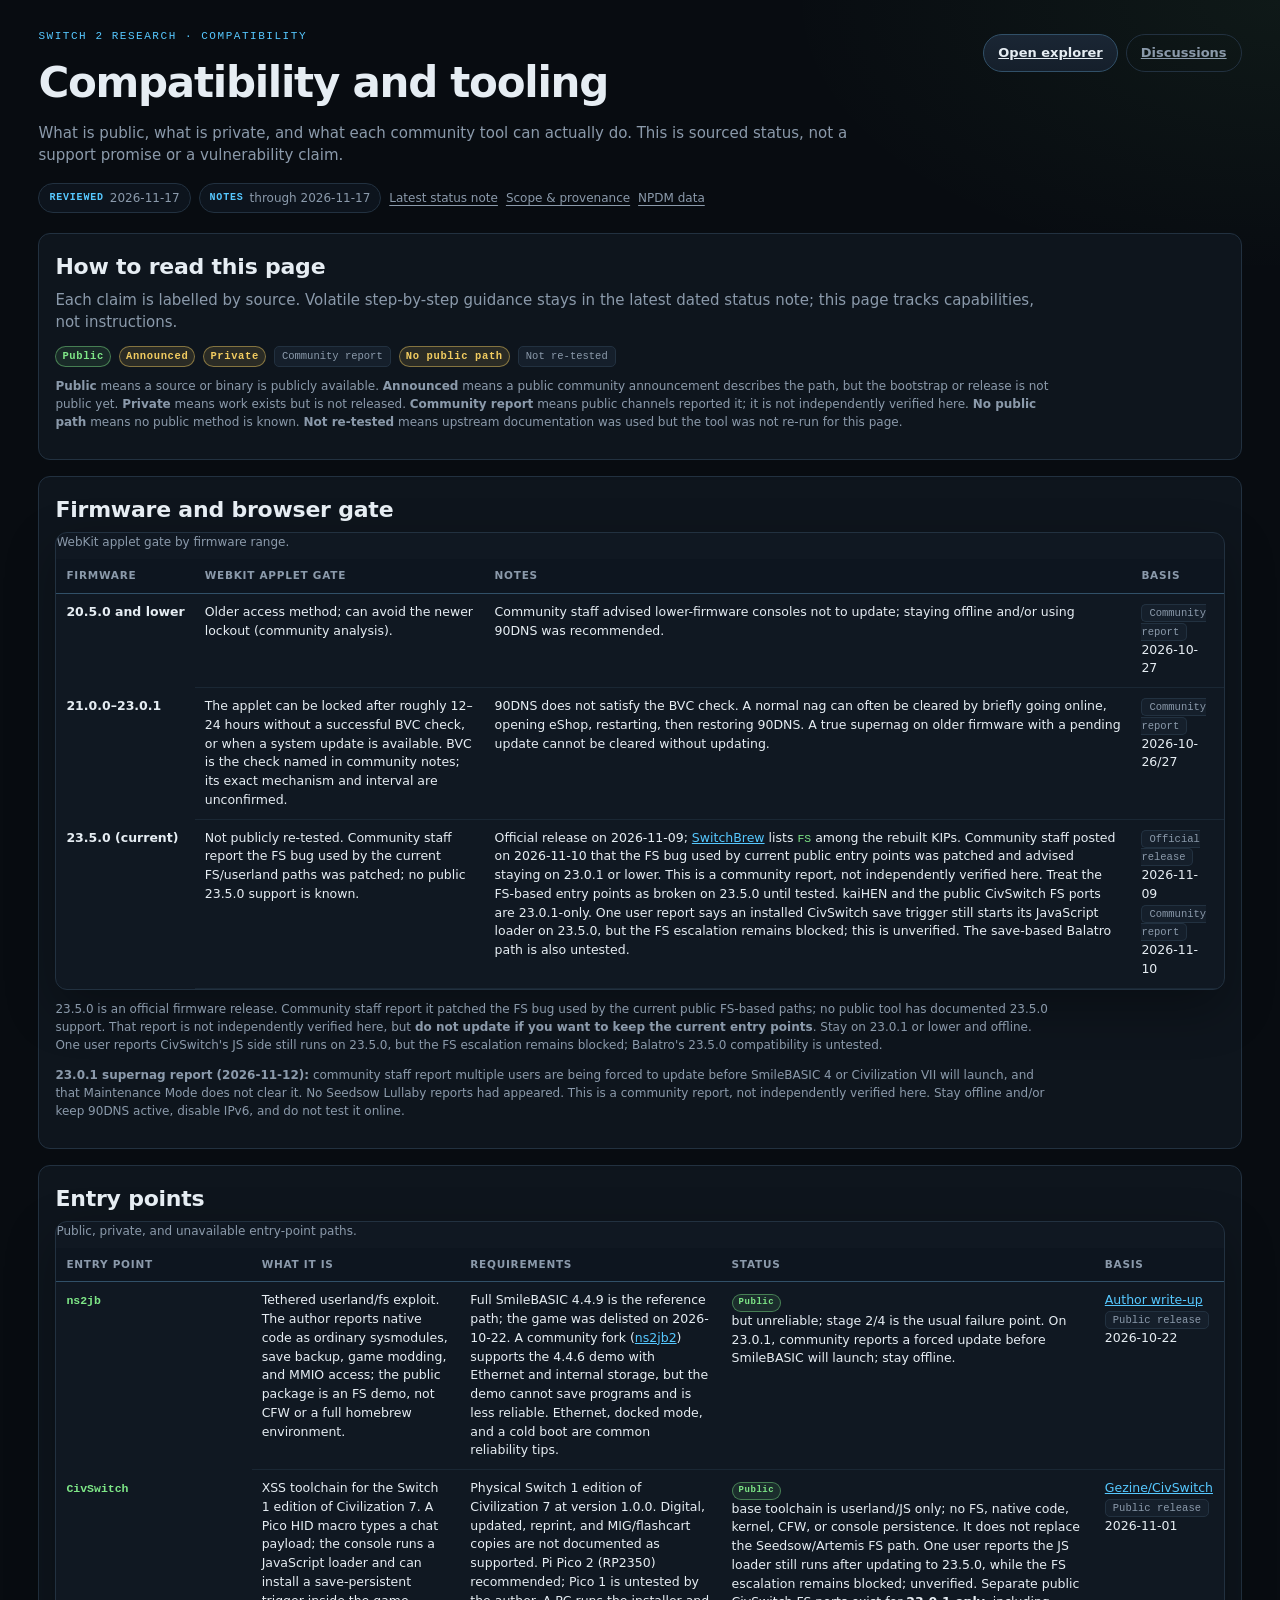
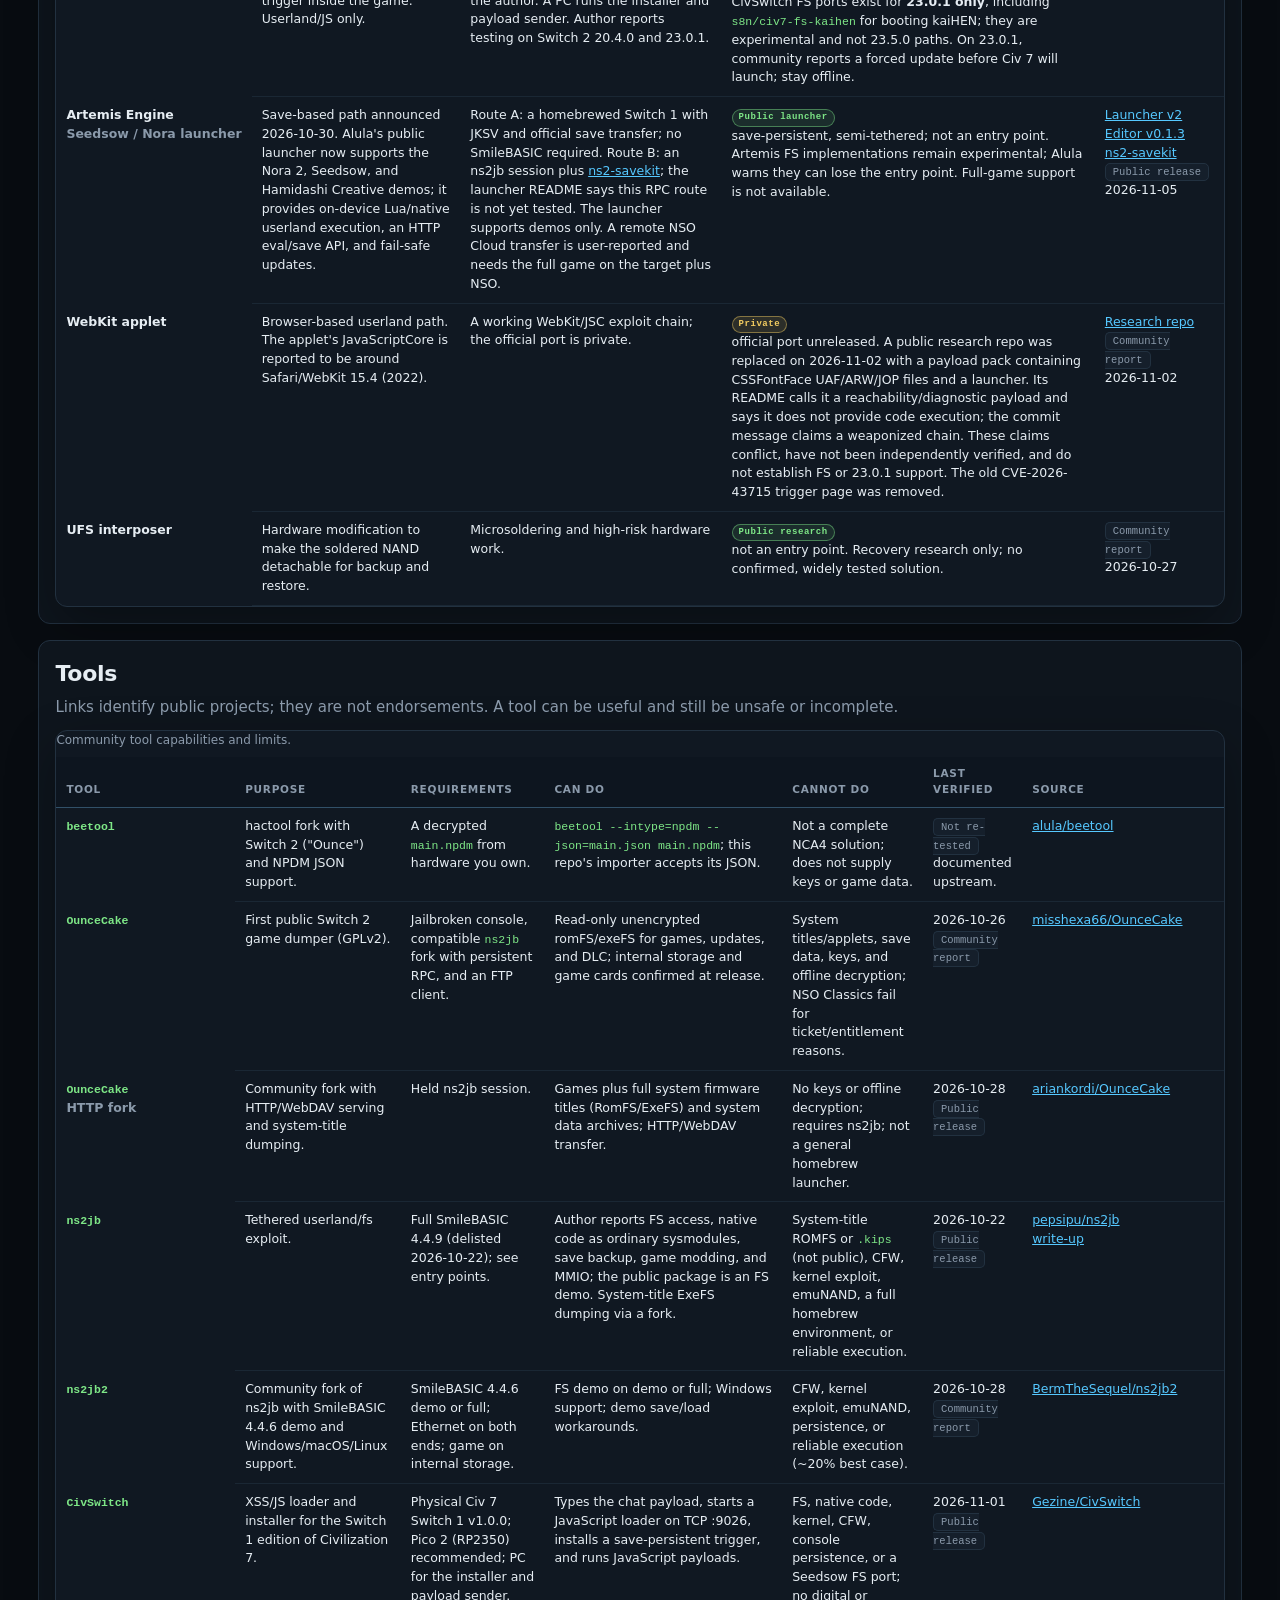
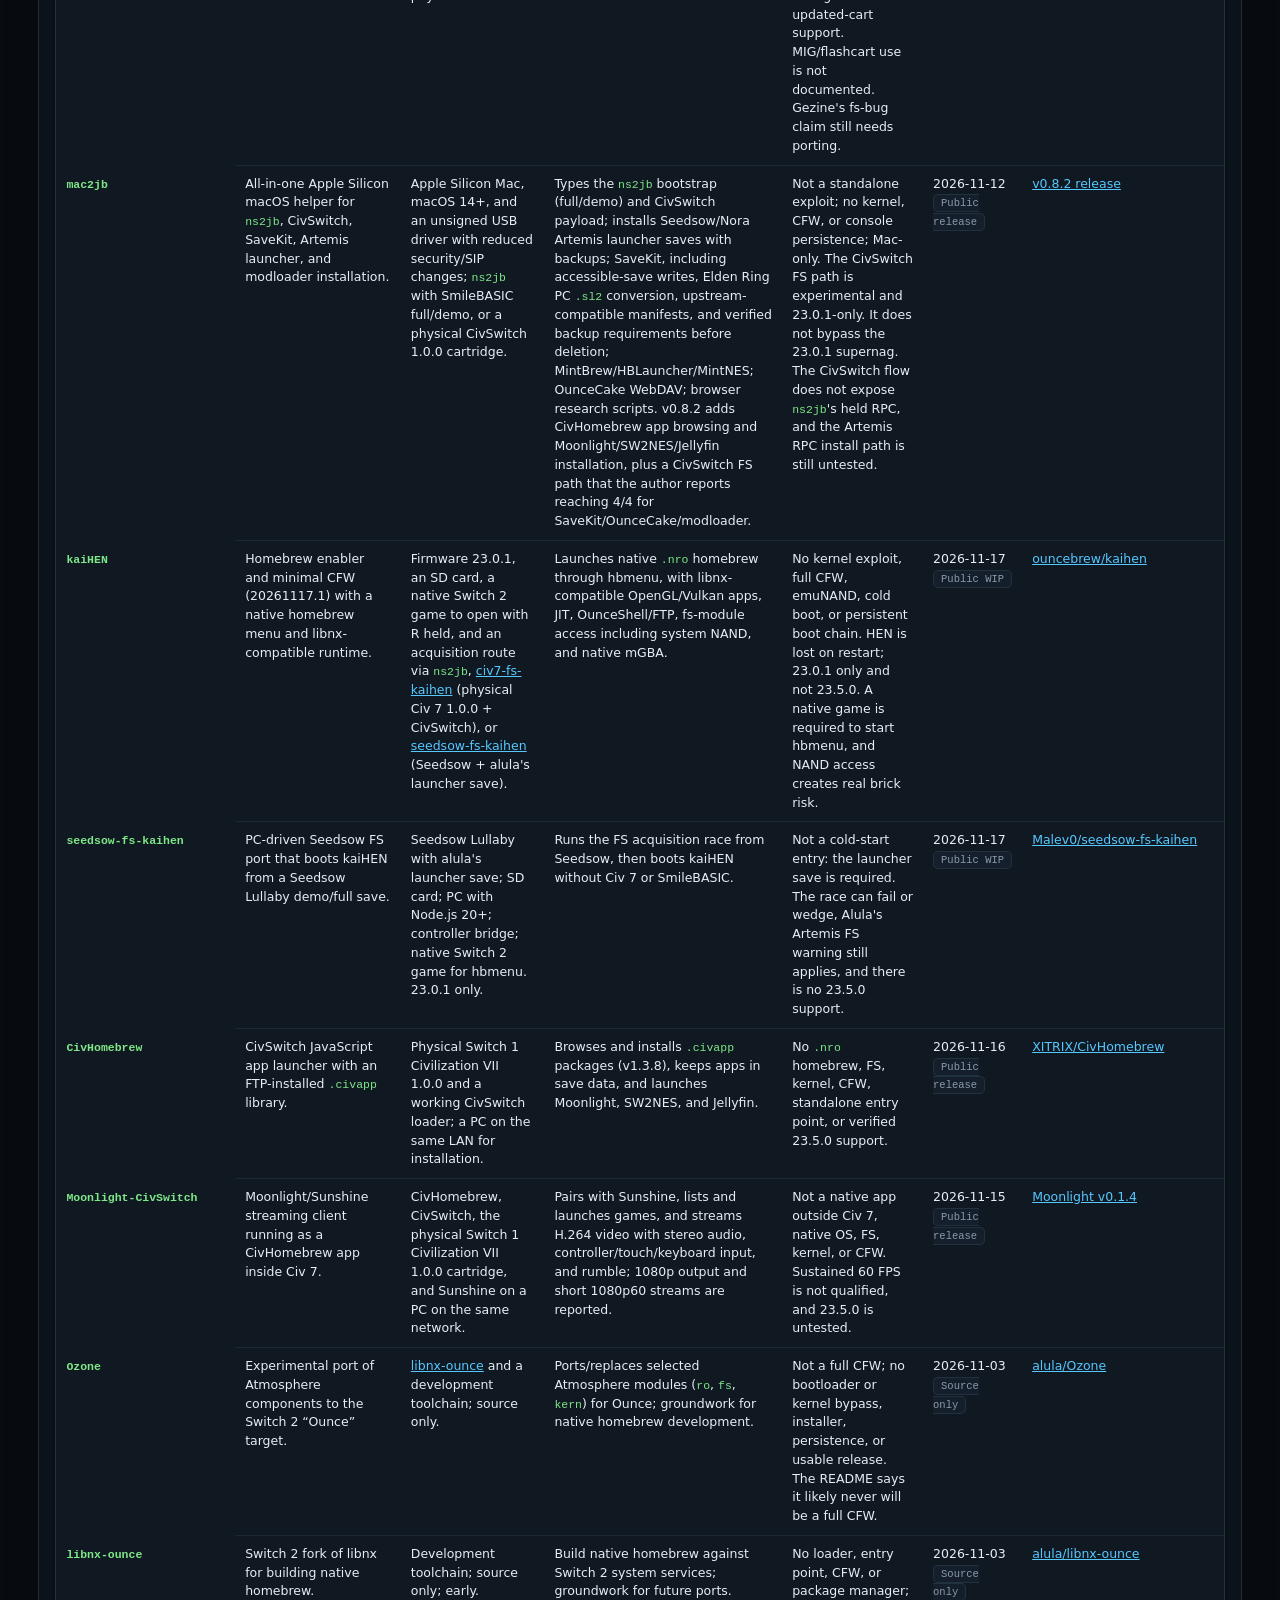
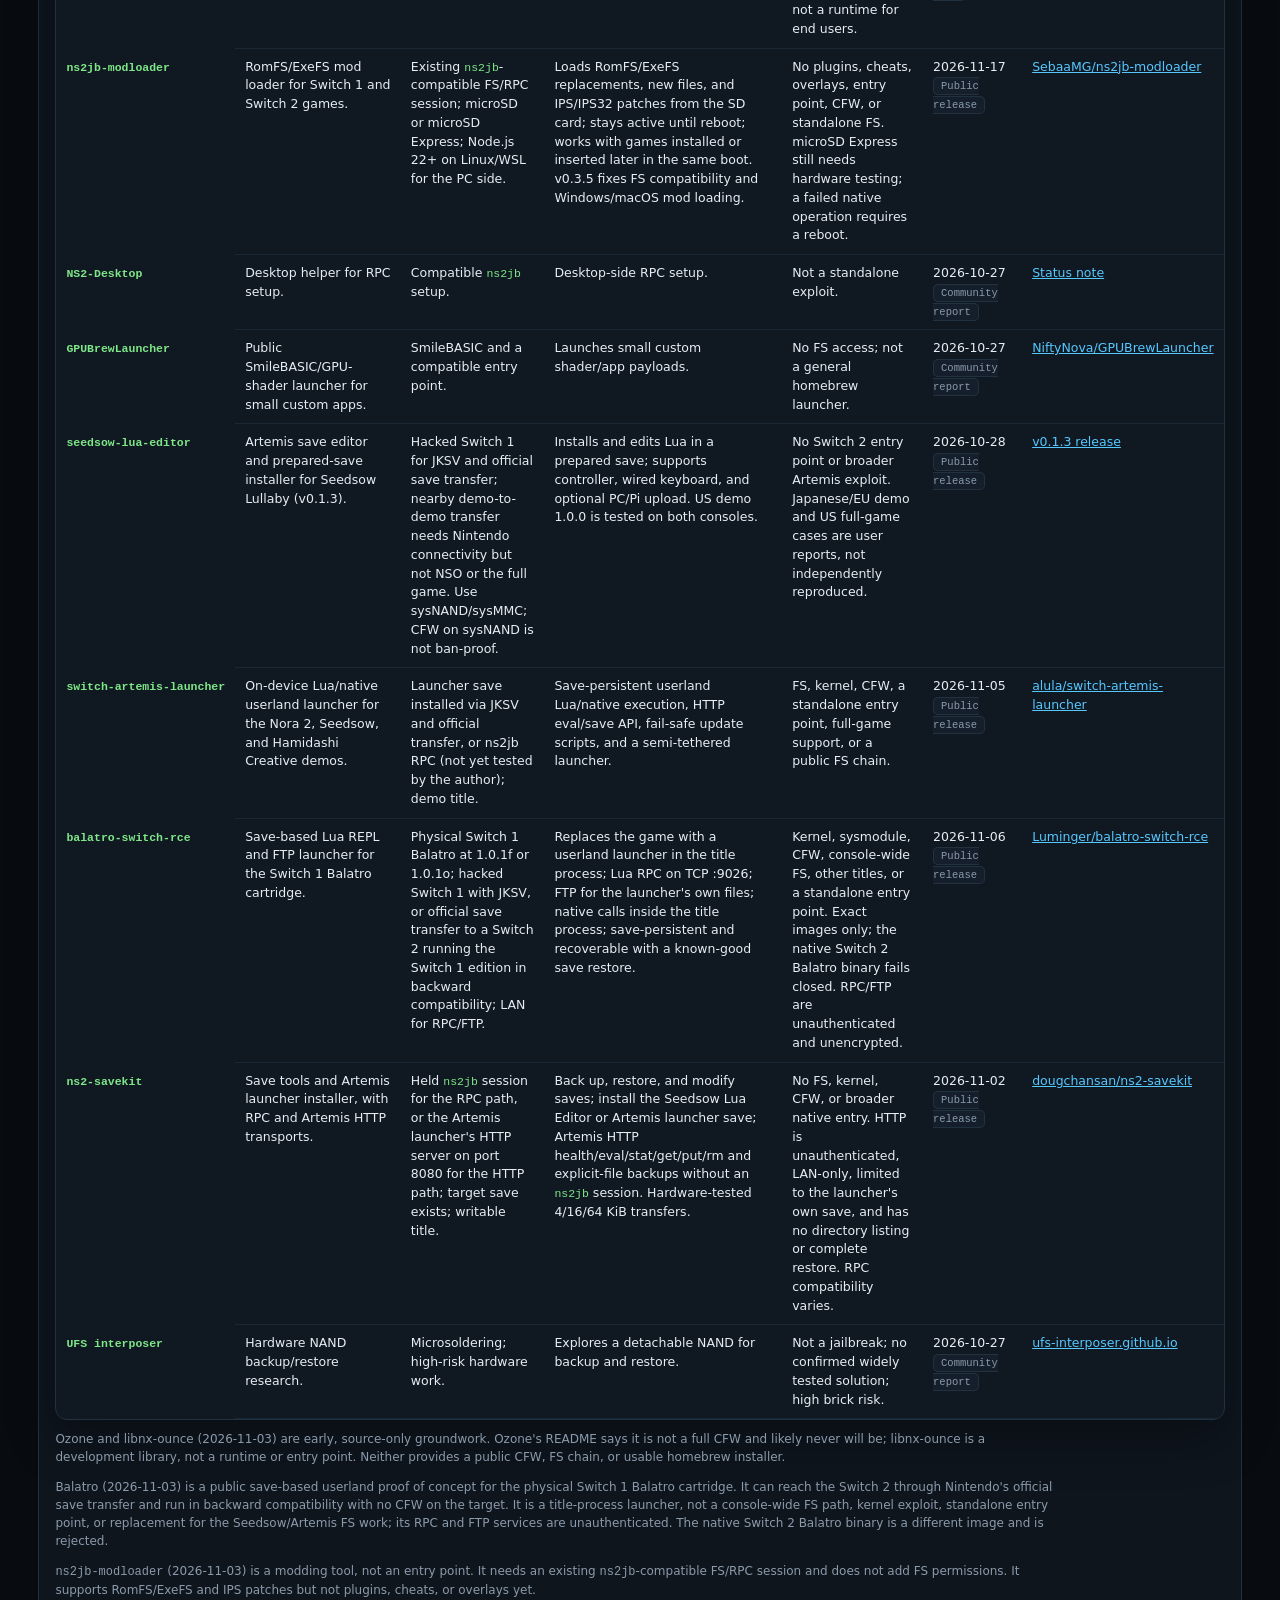
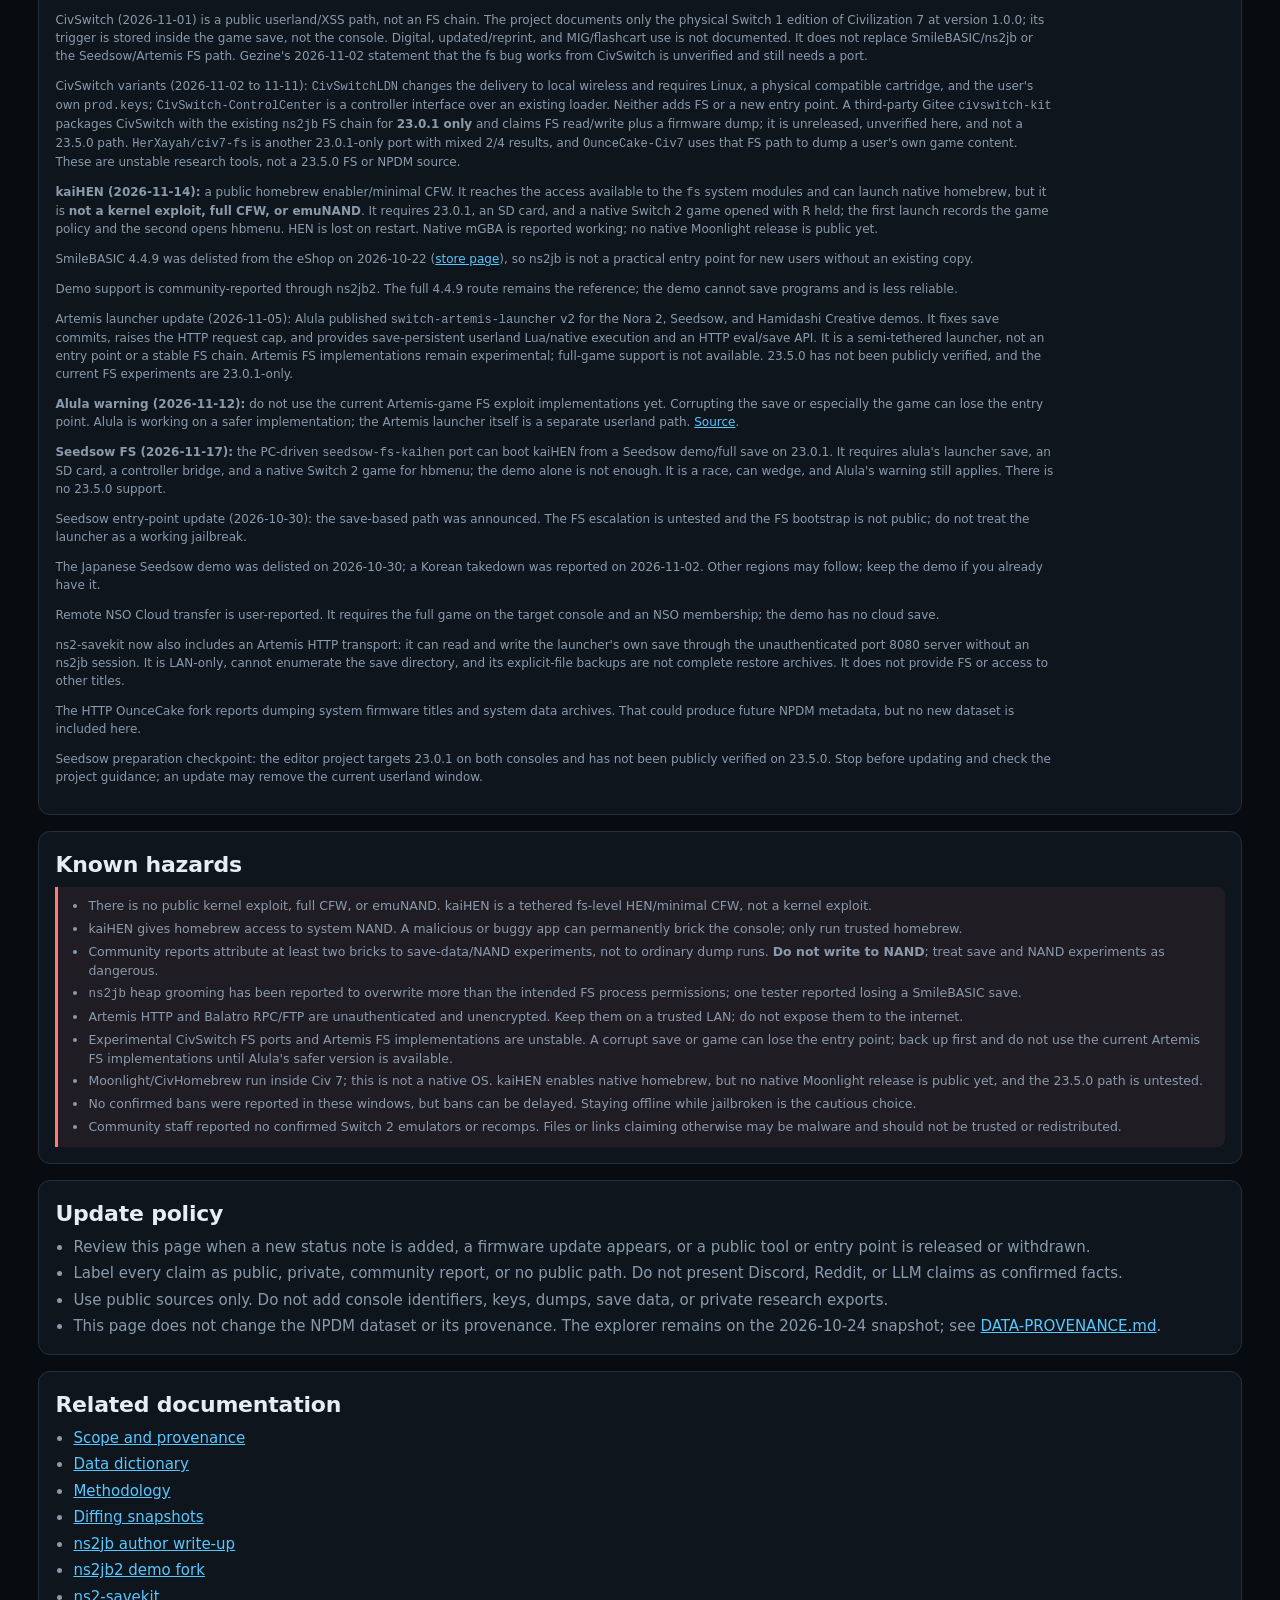
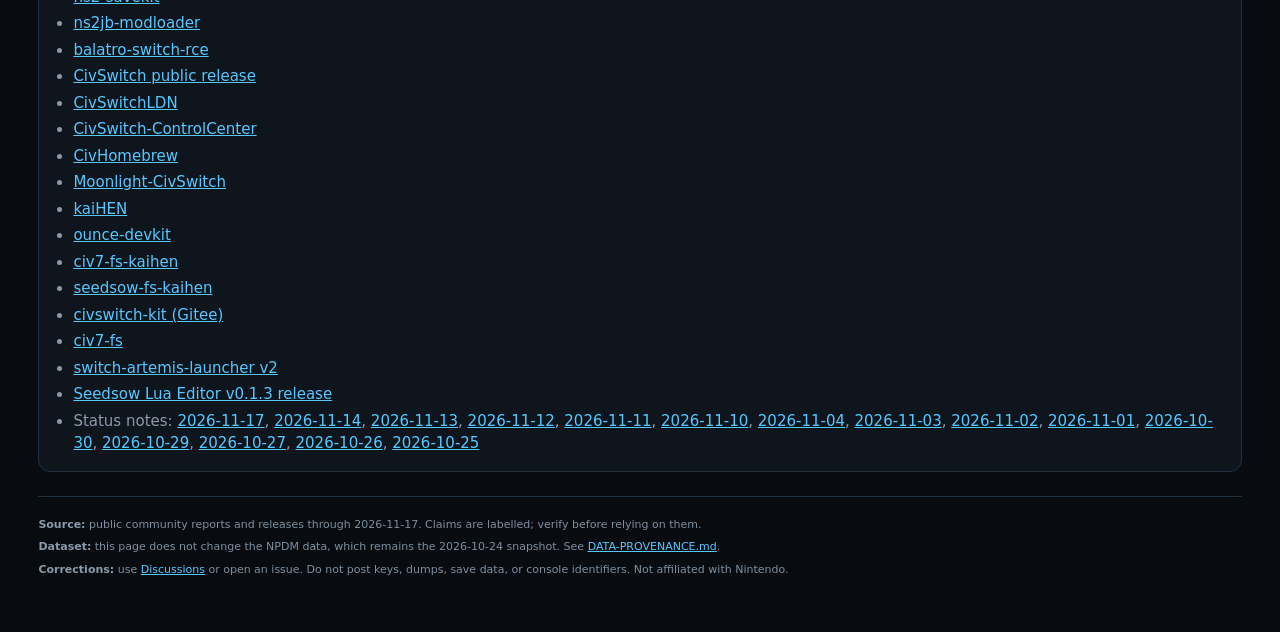
==== commit e1b38dbf: "Document Seedsow FS and native homebrew updates" ====
--- a/site/compatibility.html
+++ b/site/compatibility.html
@@ -28,9 +28,9 @@
     </header>
 
     <div class="dataset-meta" aria-label="Review status">
-      <span class="dataset-badge"><strong>Reviewed</strong> 2026-11-14</span>
-      <span class="dataset-badge"><strong>Notes</strong> through 2026-11-14</span>
-      <a class="dataset-link" href="https://github.com/tasenjo80/switch2-npdm-explorer/blob/master/docs/status-2026-11-14.md" target="_blank" rel="noopener">Latest status note</a>
+      <span class="dataset-badge"><strong>Reviewed</strong> 2026-11-17</span>
+      <span class="dataset-badge"><strong>Notes</strong> through 2026-11-17</span>
+      <a class="dataset-link" href="https://github.com/tasenjo80/switch2-npdm-explorer/blob/master/docs/status-2026-11-17.md" target="_blank" rel="noopener">Latest status note</a>
       <a class="dataset-link" href="https://github.com/tasenjo80/switch2-npdm-explorer/blob/master/docs/scope.md" target="_blank" rel="noopener">Scope &amp; provenance</a>
       <a class="dataset-link" href="index.html">NPDM data</a>
     </div>
@@ -260,27 +260,36 @@
                 <th scope="row"><code>mac2jb</code></th>
                 <td>All-in-one Apple Silicon macOS helper for <code>ns2jb</code>, CivSwitch, SaveKit, Artemis launcher, and modloader installation.</td>
                 <td>Apple Silicon Mac, macOS 14+, and an unsigned USB driver with reduced security/SIP changes; <code>ns2jb</code> with SmileBASIC full/demo, or a physical CivSwitch 1.0.0 cartridge.</td>
-                <td>Types the <code>ns2jb</code> bootstrap (full/demo) and CivSwitch payload; installs Seedsow/Nora Artemis launcher saves with backups; SaveKit, including accessible-save writes, Elden Ring PC <code>.sl2</code> conversion, upstream-compatible manifests, and verified backup requirements before deletion; CivSwitch Control Center; MintBrew/HBLauncher/MintNES; OunceCake WebDAV; browser research scripts. v0.8.2 adds CivHomebrew app browsing and Moonlight/SW2NES/Jellyfin installation, plus a CivSwitch FS path that the author reports reaching 4/4 for SaveKit/OunceCake/modloader.</td>
+                <td>Types the <code>ns2jb</code> bootstrap (full/demo) and CivSwitch payload; installs Seedsow/Nora Artemis launcher saves with backups; SaveKit, including accessible-save writes, Elden Ring PC <code>.sl2</code> conversion, upstream-compatible manifests, and verified backup requirements before deletion; MintBrew/HBLauncher/MintNES; OunceCake WebDAV; browser research scripts. v0.8.2 adds CivHomebrew app browsing and Moonlight/SW2NES/Jellyfin installation, plus a CivSwitch FS path that the author reports reaching 4/4 for SaveKit/OunceCake/modloader.</td>
                 <td>Not a standalone exploit; no kernel, CFW, or console persistence; Mac-only. The CivSwitch FS path is experimental and 23.0.1-only. It does not bypass the 23.0.1 supernag. The CivSwitch flow does not expose <code>ns2jb</code>'s held RPC, and the Artemis RPC install path is still untested.</td>
                 <td>2026-11-12<br><span class="chip">Public release</span></td>
                 <td><a href="https://github.com/cpypwn/mac2jb/releases/tag/v0.8.2" target="_blank" rel="noopener">v0.8.2 release</a></td>
               </tr>
               <tr>
                 <th scope="row"><code>kaiHEN</code></th>
-                <td>Homebrew enabler and minimal CFW with a native homebrew menu and libnx-compatible runtime.</td>
-                <td>Firmware 23.0.1, an SD card, a native Switch 2 game to open with R held, and an acquisition route via <code>ns2jb</code> or <a href="https://github.com/s8n/civ7-fs-kaihen" target="_blank" rel="noopener">civ7-fs-kaihen</a> (physical Civ 7 1.0.0 + CivSwitch).</td>
+                <td>Homebrew enabler and minimal CFW (20261117.1) with a native homebrew menu and libnx-compatible runtime.</td>
+                <td>Firmware 23.0.1, an SD card, a native Switch 2 game to open with R held, and an acquisition route via <code>ns2jb</code>, <a href="https://github.com/s8n/civ7-fs-kaihen" target="_blank" rel="noopener">civ7-fs-kaihen</a> (physical Civ 7 1.0.0 + CivSwitch), or <a href="https://github.com/Malev0/seedsow-fs-kaihen" target="_blank" rel="noopener">seedsow-fs-kaihen</a> (Seedsow + alula's launcher save).</td>
                 <td>Launches native <code>.nro</code> homebrew through hbmenu, with libnx-compatible OpenGL/Vulkan apps, JIT, OunceShell/FTP, fs-module access including system NAND, and native mGBA.</td>
                 <td>No kernel exploit, full CFW, emuNAND, cold boot, or persistent boot chain. HEN is lost on restart; 23.0.1 only and not 23.5.0. A native game is required to start hbmenu, and NAND access creates real brick risk.</td>
-                <td>2026-11-14<br><span class="chip">Public WIP</span></td>
+                <td>2026-11-17<br><span class="chip">Public WIP</span></td>
                 <td><a href="https://github.com/ouncebrew/kaihen" target="_blank" rel="noopener">ouncebrew/kaihen</a></td>
+              </tr>
+              <tr>
+                <th scope="row"><code>seedsow-fs-kaihen</code></th>
+                <td>PC-driven Seedsow FS port that boots kaiHEN from a Seedsow Lullaby demo/full save.</td>
+                <td>Seedsow Lullaby with alula's launcher save; SD card; PC with Node.js 20+; controller bridge; native Switch 2 game for hbmenu. 23.0.1 only.</td>
+                <td>Runs the FS acquisition race from Seedsow, then boots kaiHEN without Civ 7 or SmileBASIC.</td>
+                <td>Not a cold-start entry: the launcher save is required. The race can fail or wedge, Alula's Artemis FS warning still applies, and there is no 23.5.0 support.</td>
+                <td>2026-11-17<br><span class="chip">Public WIP</span></td>
+                <td><a href="https://github.com/Malev0/seedsow-fs-kaihen" target="_blank" rel="noopener">Malev0/seedsow-fs-kaihen</a></td>
               </tr>
               <tr>
                 <th scope="row"><code>CivHomebrew</code></th>
                 <td>CivSwitch JavaScript app launcher with an FTP-installed <code>.civapp</code> library.</td>
                 <td>Physical Switch 1 Civilization VII 1.0.0 and a working CivSwitch loader; a PC on the same LAN for installation.</td>
-                <td>Browses and installs <code>.civapp</code> packages, keeps apps in save data, and launches Moonlight, SW2NES, and Jellyfin.</td>
+                <td>Browses and installs <code>.civapp</code> packages (v1.3.8), keeps apps in save data, and launches Moonlight, SW2NES, and Jellyfin.</td>
                 <td>No <code>.nro</code> homebrew, FS, kernel, CFW, standalone entry point, or verified 23.5.0 support.</td>
-                <td>2026-11-13<br><span class="chip">Public release</span></td>
+                <td>2026-11-16<br><span class="chip">Public release</span></td>
                 <td><a href="https://github.com/XITRIX/CivHomebrew" target="_blank" rel="noopener">XITRIX/CivHomebrew</a></td>
               </tr>
               <tr>
@@ -289,8 +298,8 @@
                 <td>CivHomebrew, CivSwitch, the physical Switch 1 Civilization VII 1.0.0 cartridge, and Sunshine on a PC on the same network.</td>
                 <td>Pairs with Sunshine, lists and launches games, and streams H.264 video with stereo audio, controller/touch/keyboard input, and rumble; 1080p output and short 1080p60 streams are reported.</td>
                 <td>Not a native app outside Civ 7, native OS, FS, kernel, or CFW. Sustained 60 FPS is not qualified, and 23.5.0 is untested.</td>
-                <td>2026-11-10<br><span class="chip">Public release</span></td>
-                <td><a href="https://github.com/XITRIX/Moonlight-CivSwitch" target="_blank" rel="noopener">XITRIX/Moonlight-CivSwitch</a></td>
+                <td>2026-11-15<br><span class="chip">Public release</span></td>
+                <td><a href="https://github.com/XITRIX/Moonlight-CivSwitch/releases/tag/v0.1.4" target="_blank" rel="noopener">Moonlight v0.1.4</a></td>
               </tr>
               <tr>
                 <th scope="row"><code>Ozone</code></th>
@@ -314,9 +323,9 @@
                 <th scope="row"><code>ns2jb-modloader</code></th>
                 <td>RomFS/ExeFS mod loader for Switch 1 and Switch 2 games.</td>
                 <td>Existing <code>ns2jb</code>-compatible FS/RPC session; microSD or microSD Express; Node.js 22+ on Linux/WSL for the PC side.</td>
-                <td>Loads RomFS/ExeFS replacements, new files, and IPS/IPS32 patches from the SD card; stays active until reboot; works with games installed or inserted later in the same boot.</td>
+                <td>Loads RomFS/ExeFS replacements, new files, and IPS/IPS32 patches from the SD card; stays active until reboot; works with games installed or inserted later in the same boot. v0.3.5 fixes FS compatibility and Windows/macOS mod loading.</td>
                 <td>No plugins, cheats, overlays, entry point, CFW, or standalone FS. microSD Express still needs hardware testing; a failed native operation requires a reboot.</td>
-                <td>2026-11-08<br><span class="chip">Public release</span></td>
+                <td>2026-11-17<br><span class="chip">Public release</span></td>
                 <td><a href="https://github.com/SebaaMG/ns2jb-modloader" target="_blank" rel="noopener">SebaaMG/ns2jb-modloader</a></td>
               </tr>
               <tr>
@@ -470,6 +479,14 @@
           especially the game can lose the entry point. Alula is working on a
           safer implementation; the Artemis launcher itself is a separate
           userland path. <a href="https://x.com/__alula/status/2120954659485475243" target="_blank" rel="noopener">Source</a>.
+        </p>
+        <p class="compat-note">
+          <strong>Seedsow FS (2026-11-17):</strong> the PC-driven
+          <code>seedsow-fs-kaihen</code> port can boot kaiHEN from a Seedsow
+          demo/full save on 23.0.1. It requires alula's launcher save, an SD
+          card, a controller bridge, and a native Switch 2 game for hbmenu; the
+          demo alone is not enough. It is a race, can wedge, and Alula's warning
+          still applies. There is no 23.5.0 support.
         </p>
         <p class="compat-note">
           Seedsow entry-point update (2026-10-30): the save-based path was
@@ -553,17 +570,18 @@
           <li><a href="https://github.com/ouncebrew/kaihen" target="_blank" rel="noopener">kaiHEN</a></li>
           <li><a href="https://github.com/ouncebrew/ounce-devkit" target="_blank" rel="noopener">ounce-devkit</a></li>
           <li><a href="https://github.com/s8n/civ7-fs-kaihen" target="_blank" rel="noopener">civ7-fs-kaihen</a></li>
+          <li><a href="https://github.com/Malev0/seedsow-fs-kaihen" target="_blank" rel="noopener">seedsow-fs-kaihen</a></li>
           <li><a href="https://gitee.com/mza1010/civswitch-kit" target="_blank" rel="noopener">civswitch-kit (Gitee)</a></li>
           <li><a href="https://github.com/HerXayah/civ7-fs" target="_blank" rel="noopener">civ7-fs</a></li>
           <li><a href="https://github.com/alula/switch-artemis-launcher/releases/tag/v2" target="_blank" rel="noopener">switch-artemis-launcher v2</a></li>
           <li><a href="https://github.com/DialingSpoon527/seedsow-lua-editor/releases/tag/v0.1.3" target="_blank" rel="noopener">Seedsow Lua Editor v0.1.3 release</a></li>
-          <li>Status notes: <a href="https://github.com/tasenjo80/switch2-npdm-explorer/blob/master/docs/status-2026-11-14.md" target="_blank" rel="noopener">2026-11-14</a>, <a href="https://github.com/tasenjo80/switch2-npdm-explorer/blob/master/docs/status-2026-11-13.md" target="_blank" rel="noopener">2026-11-13</a>, <a href="https://github.com/tasenjo80/switch2-npdm-explorer/blob/master/docs/status-2026-11-12.md" target="_blank" rel="noopener">2026-11-12</a>, <a href="https://github.com/tasenjo80/switch2-npdm-explorer/blob/master/docs/status-2026-11-11.md" target="_blank" rel="noopener">2026-11-11</a>, <a href="https://github.com/tasenjo80/switch2-npdm-explorer/blob/master/docs/status-2026-11-10.md" target="_blank" rel="noopener">2026-11-10</a>, <a href="https://github.com/tasenjo80/switch2-npdm-explorer/blob/master/docs/status-2026-11-04.md" target="_blank" rel="noopener">2026-11-04</a>, <a href="https://github.com/tasenjo80/switch2-npdm-explorer/blob/master/docs/status-2026-11-03.md" target="_blank" rel="noopener">2026-11-03</a>, <a href="https://github.com/tasenjo80/switch2-npdm-explorer/blob/master/docs/status-2026-11-02.md" target="_blank" rel="noopener">2026-11-02</a>, <a href="https://github.com/tasenjo80/switch2-npdm-explorer/blob/master/docs/status-2026-11-01.md" target="_blank" rel="noopener">2026-11-01</a>, <a href="https://github.com/tasenjo80/switch2-npdm-explorer/blob/master/docs/status-2026-10-30.md" target="_blank" rel="noopener">2026-10-30</a>, <a href="https://github.com/tasenjo80/switch2-npdm-explorer/blob/master/docs/status-2026-10-29.md" target="_blank" rel="noopener">2026-10-29</a>, <a href="https://github.com/tasenjo80/switch2-npdm-explorer/blob/master/docs/status-2026-10-27.md" target="_blank" rel="noopener">2026-10-27</a>, <a href="https://github.com/tasenjo80/switch2-npdm-explorer/blob/master/docs/status-2026-10-26.md" target="_blank" rel="noopener">2026-10-26</a>, <a href="https://github.com/tasenjo80/switch2-npdm-explorer/blob/master/docs/status-2026-10-25.md" target="_blank" rel="noopener">2026-10-25</a></li>
+          <li>Status notes: <a href="https://github.com/tasenjo80/switch2-npdm-explorer/blob/master/docs/status-2026-11-17.md" target="_blank" rel="noopener">2026-11-17</a>, <a href="https://github.com/tasenjo80/switch2-npdm-explorer/blob/master/docs/status-2026-11-14.md" target="_blank" rel="noopener">2026-11-14</a>, <a href="https://github.com/tasenjo80/switch2-npdm-explorer/blob/master/docs/status-2026-11-13.md" target="_blank" rel="noopener">2026-11-13</a>, <a href="https://github.com/tasenjo80/switch2-npdm-explorer/blob/master/docs/status-2026-11-12.md" target="_blank" rel="noopener">2026-11-12</a>, <a href="https://github.com/tasenjo80/switch2-npdm-explorer/blob/master/docs/status-2026-11-11.md" target="_blank" rel="noopener">2026-11-11</a>, <a href="https://github.com/tasenjo80/switch2-npdm-explorer/blob/master/docs/status-2026-11-10.md" target="_blank" rel="noopener">2026-11-10</a>, <a href="https://github.com/tasenjo80/switch2-npdm-explorer/blob/master/docs/status-2026-11-04.md" target="_blank" rel="noopener">2026-11-04</a>, <a href="https://github.com/tasenjo80/switch2-npdm-explorer/blob/master/docs/status-2026-11-03.md" target="_blank" rel="noopener">2026-11-03</a>, <a href="https://github.com/tasenjo80/switch2-npdm-explorer/blob/master/docs/status-2026-11-02.md" target="_blank" rel="noopener">2026-11-02</a>, <a href="https://github.com/tasenjo80/switch2-npdm-explorer/blob/master/docs/status-2026-11-01.md" target="_blank" rel="noopener">2026-11-01</a>, <a href="https://github.com/tasenjo80/switch2-npdm-explorer/blob/master/docs/status-2026-10-30.md" target="_blank" rel="noopener">2026-10-30</a>, <a href="https://github.com/tasenjo80/switch2-npdm-explorer/blob/master/docs/status-2026-10-29.md" target="_blank" rel="noopener">2026-10-29</a>, <a href="https://github.com/tasenjo80/switch2-npdm-explorer/blob/master/docs/status-2026-10-27.md" target="_blank" rel="noopener">2026-10-27</a>, <a href="https://github.com/tasenjo80/switch2-npdm-explorer/blob/master/docs/status-2026-10-26.md" target="_blank" rel="noopener">2026-10-26</a>, <a href="https://github.com/tasenjo80/switch2-npdm-explorer/blob/master/docs/status-2026-10-25.md" target="_blank" rel="noopener">2026-10-25</a></li>
         </ul>
       </section>
     </main>
 
     <footer class="footer">
-      <p><strong>Source:</strong> public community reports and releases through 2026-11-14. Claims are labelled; verify before relying on them.</p>
+      <p><strong>Source:</strong> public community reports and releases through 2026-11-17. Claims are labelled; verify before relying on them.</p>
       <p><strong>Dataset:</strong> this page does not change the NPDM data, which remains the 2026-10-24 snapshot. See <a href="https://github.com/tasenjo80/switch2-npdm-explorer/blob/master/DATA-PROVENANCE.md" target="_blank" rel="noopener">DATA-PROVENANCE.md</a>.</p>
       <p><strong>Corrections:</strong> use <a href="https://github.com/tasenjo80/switch2-npdm-explorer/discussions" target="_blank" rel="noopener">Discussions</a> or open an issue. Do not post keys, dumps, save data, or console identifiers. Not affiliated with Nintendo.</p>
     </footer>
